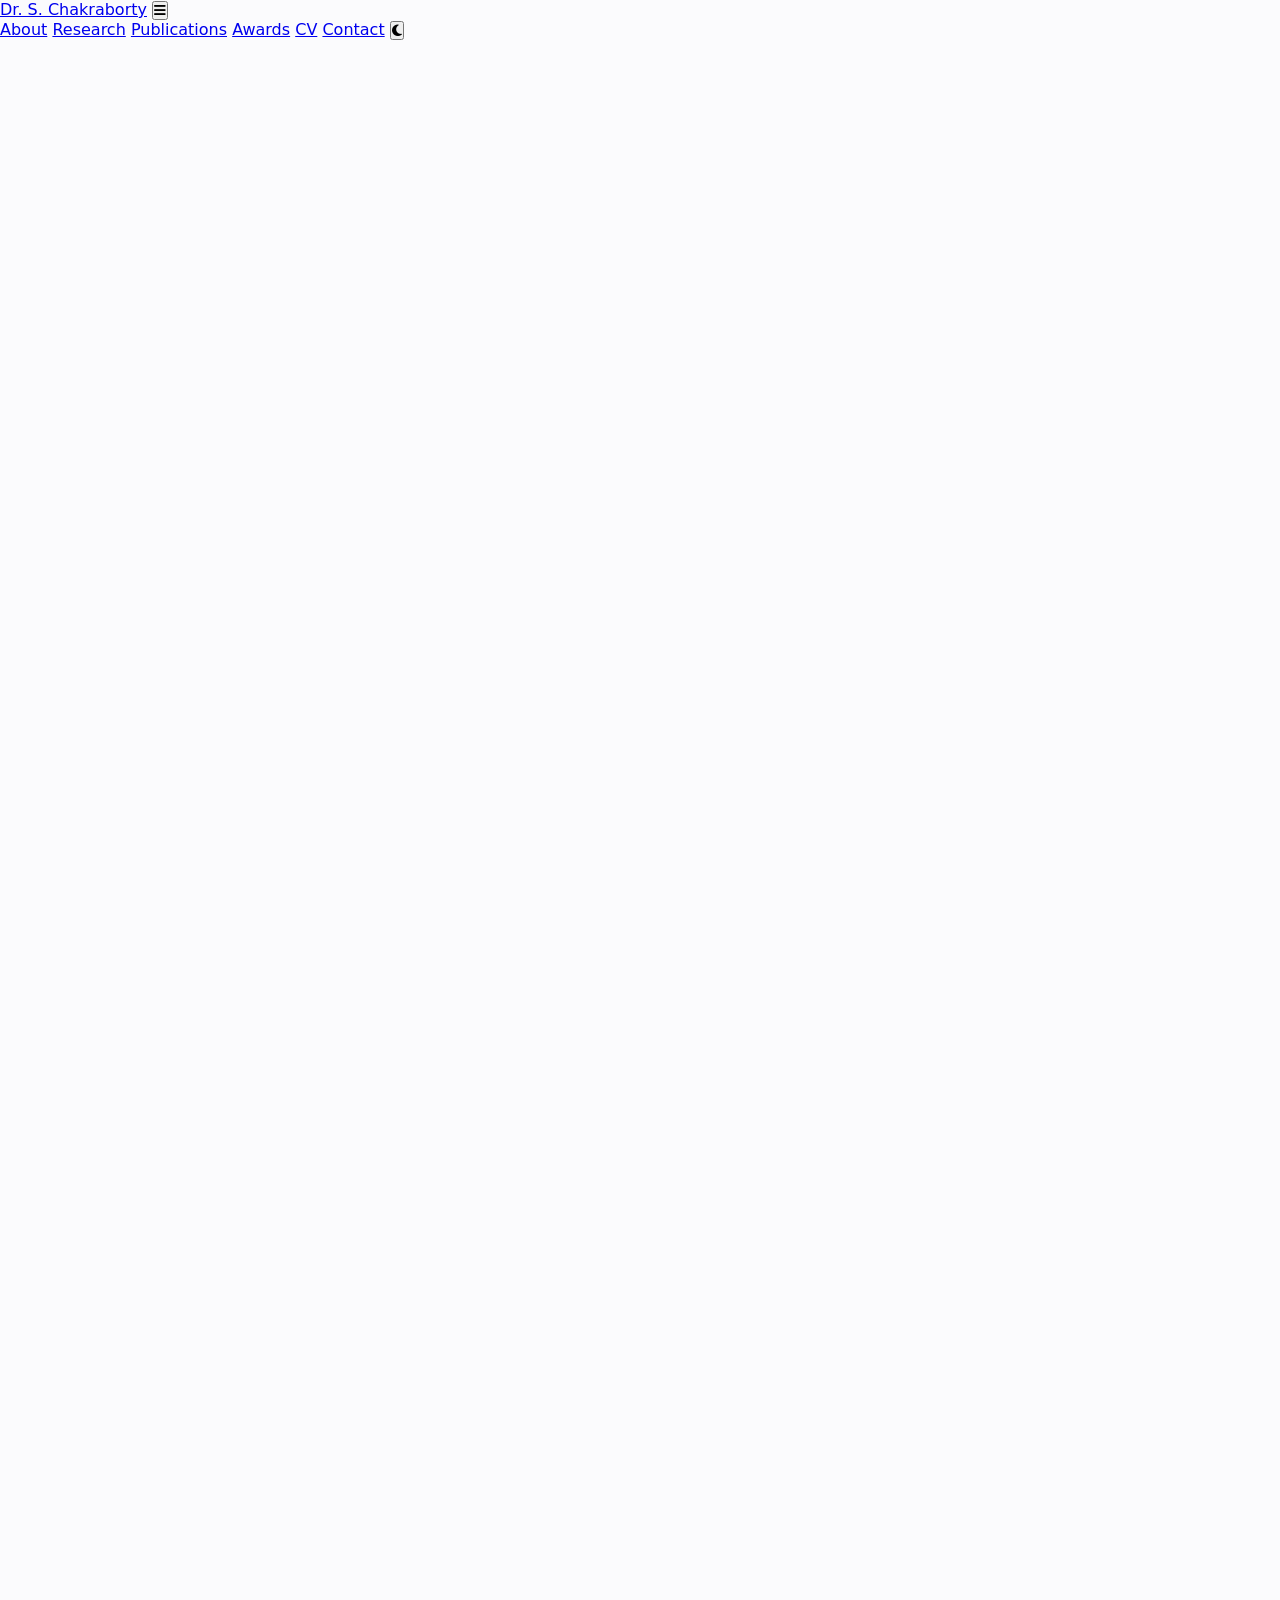
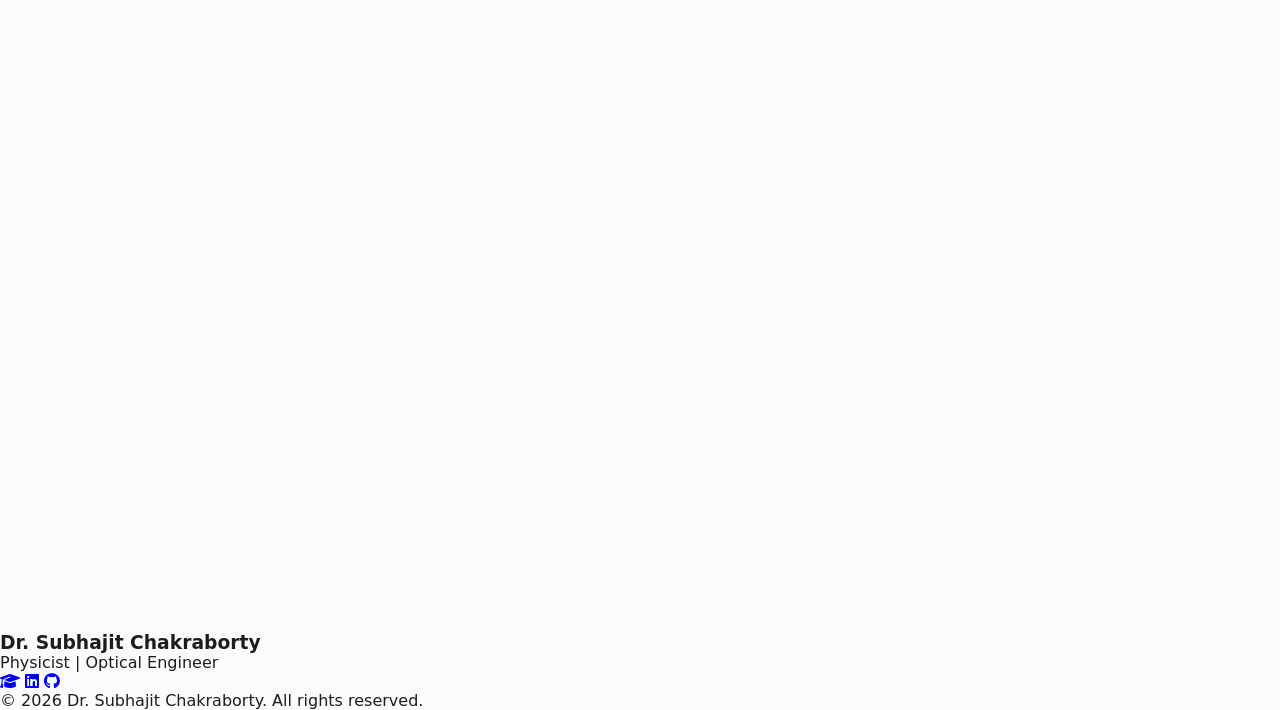
==== index.html @ 69c696e7 "Update index.html" ====
<!DOCTYPE html>
<html lang="en">
<head>
    <meta charset="UTF-8">
    <meta name="viewport" content="width=device-width, initial-scale=1.0">
    <meta name="description" content="Academic personal website of Dr. Subhajit Chakraborty - Physicist & Optical Engineer specializing in advanced optical imaging, microscopy, and spectroscopy.">
    <title>Dr. Subhajit Chakraborty | Physicist & Optical Engineer</title>
    <link rel="stylesheet" href="style.css">
    <link rel="stylesheet" href="https://cdnjs.cloudflare.com/ajax/libs/font-awesome/6.4.0/css/all.min.css">
</head>
<body>

    <header class="navbar">
        <div class="nav-container">
            <a href="#" class="nav-logo">Dr. S. Chakraborty</a>
            <button class="mobile-nav-toggle" aria-label="Toggle navigationMenu">
                <i class="fas fa-bars"></i>
            </button>
            <nav class="nav-menu">
                <a href="#about" class="nav-link">About</a>
                <a href="#research" class="nav-link">Research</a>
                <a href="#publications" class="nav-link">Publications</a>
                <a href="#awards" class="nav-link">Awards</a>
                <a href="#cv" class="nav-link">CV</a>
                <a href="#contact" class="nav-link">Contact</a>
                <button id="theme-toggle" class="theme-btn" aria-label="Toggle theme">
                    <i class="fas fa-moon"></i>
                </button>
            </nav>
        </div>
    </header>

    <main>
        <section id="hero" class="hero-section">
            <div class="container hero-container">
                <div class="hero-avatar reveal">
                    <div class="avatar-placeholder">
                        <i class="fas fa-user-graduate"></i>
                    </div>
                </div>
                <div class="hero-content reveal">
                    <h1>Dr. Subhajit Chakraborty</h1>
                    <p class="subtitle">Physicist | Optical Engineer</p>
                    <p class="tagline">Advancing Optical Imaging, Microscopy, Spectroscopy, and Computational Imaging</p>
                    <p class="hero-bio">
                        I am a physicist and optical engineer specializing in advanced optical imaging, microscopy, spectroscopy, optical instrumentation, and computational imaging. My research combines experimental photonics with image processing and data analysis to develop innovative approaches for material characterization and microscopy.
                    </p>
                    <div class="hero-buttons">
                        <a href="#cv" class="btn btn-primary"><i class="fas fa-file-download"></i> Download CV</a>
                        <a href="#" class="btn btn-secondary" target="_blank" rel="noopener"><i class="ai ai-google-scholar"></i> <i class="fas fa-graduation-cap"></i> Scholar</a>
                        <a href="#" class="btn btn-secondary" target="_blank" rel="noopener"><i class="fab fa-linkedin"></i> LinkedIn</a>
                        <a href="#" class="btn btn-secondary" target="_blank" rel="noopener"><i class="fab fa-github"></i> GitHub</a>
                        <a href="#contact" class="btn btn-secondary"><i class="fas fa-envelope"></i> Contact</a>
                    </div>
                </div>
            </div>
        </section>

        <section id="about" class="about-section section-padding">
            <div class="container">
                <h2 class="section-title reveal">Biography</h2>
                <div class="about-grid reveal">
                    <div class="about-text">
                        <p>
                            Dr. Subhajit Chakraborty is a researcher in photonics science and engineering. He completed his doctoral studies through a prestigious joint PhD program between the <strong>Indian Institute of Technology Kanpur (IIT Kanpur)</strong> and <strong>The University of Melbourne</strong>. This cross-institutional background has shaped his interdisciplinary approach to physical sciences and modern engineering.
                        </p>
                        <p>
                            His core expertise lies at the intersection of optical imaging architectures and precise physical instrumentation. With a strong footing in both experimental photonics and computational frameworks, Dr. Chakraborty builds and refines optical systems tailored for fine-grained microscopy, spectroscopic investigation, and non-destructive optical metrology.
                        </p>
                        <p>
                            Driven by curiosity about how computation can break traditional physical boundaries in hardware, his emerging research directions actively target vision-based automated analysis, computer vision algorithms, and intelligent, software-defined imaging nodes.
                        </p>
                    </div>
                    <div class="education-card">
                        <h3><i class="fas fa-university"></i> Education</h3>
                        <div class="edu-item">
                            <h4>PhD in Photonics Science and Engineering</h4>
                            <p class="edu-meta">Jointly Awarded Program</p>
                            <ul>
                                <li>Indian Institute of Technology Kanpur</li>
                                <li>The University of Melbourne</li>
                            </ul>
                        </div>
                    </div>
                </div>
            </div>
        </section>

        <section id="research" class="research-section section-padding bg-alt">
            <div class="container">
                <h2 class="section-title reveal">Research Interests</h2>
                <div class="grid-3 reveal">
                    <div class="card">
                        <div class="card-icon"><i class="fas fa-wave-square"></i></div>
                        <h3>Optical Imaging</h3>
                        <p>Advanced imaging methodologies for visualization and characterization of microscopic and nanoscale objects.</p>
                    </div>
                    <div class="card">
                        <div class="card-icon"><i class="fas fa-microscope"></i></div>
                        <h3>Microscopy</h3>
                        <p>Development of optical microscopy techniques for enhanced contrast, resolution, and quantitative analysis.</p>
                    </div>
                    <div class="card">
                        <div class="card-icon"><i class="fas fa-chart-bar"></i></div>
                        <h3>Spectroscopy</h3>
                        <p>Photothermal and thermal lens spectroscopy for studying molecular interactions and material properties.</p>
                    </div>
                    <div class="card">
                        <div class="card-icon"><i class="fas fa-compass"></i></div>
                        <h3>Optical Metrology</h3>
                        <p>Precision optical measurement and characterization methods validating physical models.</p>
                    </div>
                    <div class="card">
                        <div class="card-icon"><i class="fas fa-calculator"></i></div>
                        <h3>Computational Imaging</h3>
                        <p>Combining optics, algorithms, and computation to extract structural information from imaging systems.</p>
                    </div>
                    <div class="card">
                        <div class="card-icon"><i class="fas fa-images"></i></div>
                        <h3>Image Processing</h3>
                        <p>Signal and image analysis using statistical pipelines and optimization approaches.</p>
                    </div>
                    <div class="card full-width-tablet">
                        <div class="card-icon"><i class="fas fa-eye"></i></div>
                        <h3>Computer Vision</h3>
                        <p>Emerging interests in vision-based data analysis and intelligent, adaptive imaging systems.</p>
                    </div>
                </div>
            </div>
        </section>

        <section id="highlights" class="highlights-section section-padding">
            <div class="container">
                <h2 class="section-title reveal">Research Highlights</h2>
                <div class="grid-3 reveal">
                    <div class="highlight-card">
                        <div class="highlight-img-placeholder"><i class="fas fa-circle-nodes"></i></div>
                        <h3>High-Refractive-Index Nanoparticle Imaging</h3>
                        <p>Developed novel optical methodologies for imaging and characterization of high-refractive-index nanoparticles using brightfield microscopy layouts.</p>
                    </div>
                    <div class="highlight-card">
                        <div class="highlight-img-placeholder"><i class="fas fa-flask"></i></div>
                        <h3>Thermal Lens Spectroscopy</h3>
                        <p>Investigated synergistic molecular interactions in binary liquid mixtures using custom thermal lens spectroscopic measurements.</p>
                    </div>
                    <div class="highlight-card">
                        <div class="highlight-img-placeholder"><i class="fas fa-sliders-h"></i></div>
                        <h3>Advanced Optical Instrumentation</h3>
                        <p>Designed and built rugged optical systems alongside dedicated experimental platforms tailored for challenging imaging and spectroscopy applications.</p>
                    </div>
                </div>
            </div>
        </section>

        <section id="publications" class="publications-section section-padding bg-alt">
            <div class="container">
                <h2 class="section-title reveal">Selected Publications</h2>
                <div class="pub-list reveal">
                    
                    <div class="pub-card">
                        <div class="pub-info">
                            <span class="pub-year">2026</span>
                            <h3>Publication Title 1: Advanced Brightfield Metrology for Nanoparticles</h3>
                            <p class="pub-authors"><strong>S. Chakraborty</strong>, Co-authors listed here.</p>
                            <p class="pub-journal">Journal of Optical Engineering, 2026</p>
                        </div>
                        <div class="pub-actions">
                            <a href="#" class="btn btn-sm btn-outline"><i class="fas fa-external-link-alt"></i> View Paper</a>
                            <a href="#" class="btn btn-sm btn-outline"><i class="fas fa-fingerprint"></i> DOI</a>
                            <button class="btn btn-sm btn-outline bibtex-trigger"><i class="fas fa-quote-right"></i> BibTeX</button>
                        </div>
                        <div class="bibtex-content">
<pre>@article{chakraborty2026advanced,
  title={Publication Title 1: Advanced Brightfield Metrology for Nanoparticles},
  author={Chakraborty, Subhajit and Others},
  journal={Journal of Optical Engineering},
  year={2026}
}</pre>
                        </div>
                    </div>

                    <div class="pub-card">
                        <div class="pub-info">
                            <span class="pub-year">2025</span>
                            <h3>Publication Title 2: Thermal Lens Spectroscopy of Binary Mixtures</h3>
                            <p class="pub-authors">Co-author Name, <strong>S. Chakraborty</strong>.</p>
                            <p class="pub-journal">Spectroscopy Letters, 2025</p>
                        </div>
                        <div class="pub-actions">
                            <a href="#" class="btn btn-sm btn-outline"><i class="fas fa-external-link-alt"></i> View Paper</a>
                            <a href="#" class="btn btn-sm btn-outline"><i class="fas fa-fingerprint"></i> DOI</a>
                            <button class="btn btn-sm btn-outline bibtex-trigger"><i class="fas fa-quote-right"></i> BibTeX</button>
                        </div>
                        <div class="bibtex-content">
<pre>@article{chakraborty2025thermal,
  title={Publication Title 2: Thermal Lens Spectroscopy of Binary Mixtures},
  author={Author, Co and Chakraborty, Subhajit},
  journal={Spectroscopy Letters},
  year={2025}
}</pre>
                        </div>
                    </div>

                    <div class="pub-card">
                        <div class="pub-info">
                            <span class="pub-year">2024</span>
                            <h3>Publication Title 3: Computational Microscopy Configurations</h3>
                            <p class="pub-authors"><strong>S. Chakraborty</strong>, Primary Advisor Name.</p>
                            <p class="pub-journal">Nature Photonics Architecture (Placeholder Journal), 2024</p>
                        </div>
                        <div class="pub-actions">
                            <a href="#" class="btn btn-sm btn-outline"><i class="fas fa-external-link-alt"></i> View Paper</a>
                            <a href="#" class="btn btn-sm btn-outline"><i class="fas fa-fingerprint"></i> DOI</a>
                            <button class="btn btn-sm btn-outline bibtex-trigger"><i class="fas fa-quote-right"></i> BibTeX</button>
                        </div>
                        <div class="bibtex-content">
<pre>@article{chakraborty2024computational,
  title={Publication Title 3: Computational Microscopy Configurations},
  author={Chakraborty, Subhajit},
  journal={Nature Photonics Architecture},
  year={2024}
}</pre>
                        </div>
                    </div>

                </div>
            </div>
        </section>

        <section id="awards" class="awards-section section-padding">
            <div class="container">
                <h2 class="section-title reveal">Awards & Honors</h2>
                <div class="timeline reveal">
                    <div class="timeline-item">
                        <div class="timeline-dot"></div>
                        <div class="timeline-date">2025</div>
                        <div class="timeline-content">
                            <h3>International Travel Grant</h3>
                            <p class="institution">Anusandhan National Research Foundation (ANRF / SERB)</p>
                            <p>Awarded financial travel assistance to present core findings at the SPIE Optics + Optoelectronics conference.</p>
                        </div>
                    </div>
                    <div class="timeline-item">
                        <div class="timeline-dot"></div>
                        <div class="timeline-date">2024</div>
                        <div class="timeline-content">
                            <h3>Best Poster Award</h3>
                            <p class="institution">Academic Photonics Symposium</p>
                            <p>Recognized for outstanding visual and technical presentation of novel structural microscopic workflows.</p>
                        </div>
                    </div>
                </div>
            </div>
        </section>

        <section id="cv" class="cv-section section-padding bg-alt">
            <div class="container cv-container reveal">
                <div class="cv-info">
                    <h2>Curriculum Vitae</h2>
                    <p>Access a comprehensive log of my academic history, complete publication lists, teaching experience, experimental systems profile, and references.</p>
                </div>
                <div class="cv-action">
                    <a href="#" class="btn btn-primary btn-lg" download><i class="fas fa-cloud-download-alt"></i> Download Full CV (PDF)</a>
                </div>
            </div>
        </section>

        <section id="contact" class="contact-section section-padding">
            <div class="container">
                <h2 class="section-title reveal">Get in Touch</h2>
                <div class="contact-grid reveal">
                    <div class="contact-info">
                        <h3>Contact Information</h3>
                        <p>Feel free to reach out for academic collaborations, research discussions, or institutional inquiries.</p>
                        <ul class="contact-details">
                            <li><i class="fas fa-envelope"></i> <span>subhajit.placeholder@email.com</span></li>
                            <li><i class="fas fa-map-marker-alt"></i> <span>India</span></li>
                        </ul>
                        <div class="contact-socials">
                            <a href="#" target="_blank" rel="noopener" aria-label="Google Scholar"><i class="fas fa-graduation-cap"></i></a>
                            <a href="#" target="_blank" rel="noopener" aria-label="LinkedIn"><i class="fab fa-linkedin"></i></a>
                            <a href="#" target="_blank" rel="noopener" aria-label="GitHub"><i class="fab fa-github"></i></a>
                        </div>
                    </div>
                    <div class="contact-form-container">
                        <form action="https://formspree.io/f/your-id" method="POST" class="contact-form"> <div class="form-group">
                                <label for="name">Name</label>
                                <input type="text" id="name" name="name" required placeholder="Your Name">
                            </div>
                            <div class="form-group">
                                <label for="email">Email</label>
                                <input type="email" id="email" name="email" required placeholder="your.email@domain.com">
                            </div>
                            <div class="form-group">
                                <label for="message">Message</label>
                                <textarea id="message" name="message" rows="5" required placeholder="Write your message here..."></textarea>
                            </div>
                            <button type="submit" class="btn btn-primary">Send Message <i class="fas fa-paper-plane"></i></button>
                        </form>
                    </div>
                </div>
            </div>
        </section>
    </main>

    <footer class="footer">
        <div class="container footer-container">
            <div class="footer-brand">
                <h3>Dr. Subhajit Chakraborty</h3>
                <p>Physicist | Optical Engineer</p>
            </div>
            <div class="footer-right">
                <div class="footer-socials">
                    <a href="#" aria-label="Scholar"><i class="fas fa-graduation-cap"></i></a>
                    <a href="#" aria-label="LinkedIn"><i class="fab fa-linkedin"></i></a>
                    <a href="#" aria-label="GitHub"><i class="fab fa-github"></i></a>
                </div>
                <p class="copyright">&copy; 2026 Dr. Subhajit Chakraborty. All rights reserved.</p>
            </div>
        </div>
    </footer>

    <script src="script.js"></script>
</body>
</html>
---- style.css ----
/* ==========================================================================
   1. Advanced Typography & Fluid Design System
   ========================================================================== */
:root {
    --font-sans: 'Inter', -apple-system, system-ui, sans-serif;
    --font-serif: 'Playfair Display', Georgia, serif;
    
    /* Premium Light Tokens (Apple / Minimalist Editorial) */
    --surface-bg: #fbfbfd;
    --surface-grid: #ffffff;
    --text-main: #1d1d1f;
    --text-muted: #6e6e73;
    --text-inverse: #ffffff;
    --accent-glow: #0066cc;
    --border-soft: rgba(0, 0, 0, 0.08);
    --glass-bg: rgba(255, 255, 255, 0.7);
    --glass-border: rgba(0, 0, 0, 0.06);
    --card-hover-shadow: 0 30px 60px rgba(0,0,0,0.06);
}

[data-theme="dark"] {
    /* Premium Dark Tokens (Pro Obsidian / MIT Media Lab Style) */
    --surface-bg: #0a0a0c;
    --surface-grid: #121215;
    --text-main: #f5f5f7;
    --text-muted: #86868b;
    --text-inverse: #000000;
    --accent-glow: #2997ff;
    --border-soft: rgba(255, 255, 255, 0.08);
    --glass-bg: rgba(18, 18, 21, 0.7);
    --glass-border: rgba(255, 255, 255, 0.06);
    --card-hover-shadow: 0 30px 60px rgba(0,0,0,0.4);
}

/* ==========================================================================
   2. Reset & High Architecture Layout
   ========================================================================== */
* {
    box-sizing: border-box;
    margin: 0;
    padding: 0;
}

body {
    background-color: var(--surface-bg);
    color: var(--text-main);
    font-family: var(--font-sans);
    overflow-x: hidden;
    -webkit-font-smoothing: antialiased;
    transition: background-color 0.5s cubic-bezier(0.28, 0.11, 0.32, 1);
}

/* Kinetic Ambient Background Orbs */
.glow-container {
    position: fixed;
    width: 100vw;
    height: 100vh;
    top: 0;
    left: 0;
    z-index: -1;
    pointer-events: none;
    overflow: hidden;
    opacity: 0.4;
    filter: blur(140px);
}
.glow-orb {
    position: absolute;
    border-radius: 50%;
    background: var(--accent-glow);
}
.orb-1 { width: 400px; height: 400px; top: -10%; right: -10%; opacity: 0.3; }
.orb-2 { width: 500px; height: 500px; bottom: -20%; left: -10%; opacity: 0.2; }

/* Global Structures */
.section-layout {
    max-width: 1400px;
    margin: 0 auto;
    padding: 140px 40px;
}
.bg-grid {
    background-color: var(--surface-grid);
    border-top: 1px solid var(--border-soft);
    border-bottom: 1px solid var(--border-soft);
}
.section-meta {
    font-family: var(--font-sans);
    font-size: 0.8rem;
    font-weight: 700;
    letter-spacing: 0.2em;
    text-transform: uppercase;
    color: var(--accent-glow);
    margin-bottom: 40px;
}

/* Text Gradient Utilities */
.text-gradient {
    background: linear-gradient(135deg, var(--text-main) 30%, var(--accent-glow));
    -webkit-background-clip: text;
    -webkit-text-fill-color: transparent;
}

/* ==========================================================================
   3. Floating Glass Navigation System
   ========================================================================== */
.site-header {
    position: fixed;
    top: 24px;
    left: 0;
    width: 100%;
    z-index: 2000;
}
.header-inner {
    max-width: 1320px;
    margin: 0 auto;
    padding: 12px 24px;
    display: flex;
    justify-content: space-between;
    align-items: center;
    background: var(--glass-bg);
    border: 1px solid var(--glass-border);
    border-radius: 40px;
    backdrop-filter: blur(20px);
    -webkit-backdrop-filter: blur(20px);
    box-shadow: 0 4px 30px rgba(0, 0, 0, 0.03);
}
.brand-signature {
    font-weight: 700;
    font-size: 1rem;
    letter-spacing: -0.02em;
    color: var(--text-main);
    text-decoration: none;
}
.brand-signature span { color: var(--accent-glow); margin: 0 4px; }

.desktop-nav {
    display: flex;
    align-items: center;
    gap: 32px;
}
.nav-anchor {
    font-size: 0.85rem;
    font-weight: 500;
    color: var(--text-muted);
    text-decoration: none;
    transition: color 0.3s;
}
.nav-anchor:hover { color: var(--text-main); }
.contact-pill {
    background: var(--text-main);
    color: var(--surface-bg);
    padding: 6px 16px;
    border-radius: 20px;
}
.contact-pill:hover { background: var(--accent-glow); color: white;}

.action-trigger {
    background: none; border: none; cursor: pointer; color: var(--text-main); font-size: 1rem;
}
.burger-menu { display: none; flex-direction: column; gap: 4px; border: none; background: none; cursor: pointer; }
.burger-menu span { width: 20px; height: 2px; background: var(--text-main); }

/* ==========================================================================
   4. High Impact Magazine Hero Layout
   ========================================================================== */
.hero-viewport {
    min-height: 100vh;
    display: flex;
    align-items: center;
    max-width: 1400px;
    margin: 0 auto;
    padding: 120px 40px 60px 40px;
}
.hero-grid {
    display: grid;
    grid-template-columns: 1.2fr 0.8fr;
    gap: 80px;
    align-items: center;
    width: 100%;
}
.ticker-badge {
    display: inline-flex;
    align-items: center;
    gap: 8px;
    font-size: 0.8rem;
    font-weight: 600;
    background: var(--border-soft);
    padding: 6px 14px;
    border-radius: 30px;
    margin-bottom: 32px;
}
.ticker-badge span { color: var(--accent-glow); animation: pulse 2s infinite; }

.hero-statement {
    font-family: var(--font-serif);
    font-size: 4.5rem;
    line-height: 1.05;
    font-weight: 400;
    letter-spacing: -0.04em;
    margin-bottom: 32px;
}
.hero-abstract {
    font-size: 1.25rem;
    line-height: 1.6;
    color: var(--text-muted);
    margin-bottom: 48px;
    max-width: 640px;
}

/* Premium Buttons Layout */
.action-matrix {
    display: flex;
    align-items: center;
    gap: 40px;
}
.magnetic-btn {
    display: inline-flex;
    align-items: center;
    gap: 16px;
    padding: 16px 32px;
    border-radius: 40px;
    font-weight: 600;
    text-decoration: none;
    transition: transform 0.3s cubic-bezier(0.25, 1, 0.5, 1);
}
.binary-btn { background: var(--text-main); color: var(--surface-bg); }
.binary-btn:hover { transform: scale(1.03); background: var(--accent-glow); }
.dark-btn { background: var(--accent-glow); color: white; }

.social-cluster { display: flex; gap: 16px; }
.icon-link {
    font-size: 1.2rem;
    color: var(--text-muted);
    transition: color 0.3s;
}
.icon-link:hover { color: var(--accent-glow); }

/* Premium Focal Canvas Lens Component */
.lens-glass {
    position: relative;
    width: 380px;
    height: 380px;
    border-radius: 50%;
    background: linear-gradient(145deg, var(--surface-grid), var(--border-soft));
    border: 1px solid var(--border-soft);
    box-shadow: var(--card-hover-shadow);
    display: flex;
    align-items: center;
    justify-content: center;
    overflow: hidden;
}
.lens-glass::before {
    content: ''; position: absolute; width: 90%; height: 90%; border-radius: 50%;
    border: 1px dashed var(--text-muted); opacity: 0.3; animation: rotate 20s linear infinite;
}
.lens-core-avatar {
    font-size: 5rem; color: var(--accent-glow); position: relative; z-index: 2;
}
.lens-glare {
    position: absolute; top: -50%; left: -50%; width: 200%; height: 200%;
    background: radial-gradient(circle, rgba(255,255,255,0.15) 0%, transparent 60%);
    pointer-events: none;
}
.lens-spec {
    display: flex; justify-content: space-between; width: 380px; margin-top: 16px;
    font-family: monospace; font-size: 0.75rem; color: var(--text-muted);
}

/* ==========================================================================
   5. Infinite Text Ribbon Metrology
   ========================================================================== */
.ticker-ribbon {
    background: var(--text-main);
    color: var(--surface-bg);
    overflow: hidden;
    white-space: nowrap;
    padding: 18px 0;
}
.ribbon-wrap { display: inline-block; }
.ribbon-slide {
    display: inline-block;
    font-weight: 700;
    font-size: 0.9rem;
    text-transform: uppercase;
    letter-spacing: 0.15em;
    animation: ribbonMove 25s linear infinite;
}

/* ==========================================================================
   6. Editorial Profile System
   ========================================================================== */
.editorial-grid {
    display: grid;
    grid-template-columns: 1fr 1fr;
    gap: 80px;
    align-items: flex-start;
}
.editorial-heading {
    font-family: var(--font-serif);
    font-size: 2.8rem;
    line-height: 1.15;
    font-weight: 400;
    letter-spacing: -0.02em;
}
.editorial-body p {
    font-size: 1.15rem;
    line-height: 1.7;
    color: var(--text-muted);
    margin-bottom: 24px;
}

/* ==========================================================================
   7. Premium Bento Grid Architecture
   ========================================================================== */
.bento-container {
    display: grid;
    grid-template-columns: repeat(3, 1fr);
    grid-auto-rows: minmax(220px, auto);
    gap: 24px;
}
.bento-cell {
    background: var(--surface-bg);
    border: 1px solid var(--border-soft);
    border-radius: 24px;
    padding: 40px;
    position: relative;
    overflow: hidden;
    transition: var(--card-hover-shadow), border-color 0.4s;
    display: flex;
    flex-direction: column;
    justify-content: flex-end;
}
.bento-cell:hover {
    border-color: var(--accent-glow);
    box-shadow: var(--card-hover-shadow);
}
.bento-tag {
    position: absolute; top: 32px; left: 40px;
    font-size: 0.75rem; font-weight: 700; text-transform: uppercase;
    letter-spacing: 0.1em; color: var(--text-muted);
}
.bento-content h3 { font-size: 1.4rem; margin-bottom: 12px; letter-spacing: -0.01em; }
.bento-content p { color: var(--text-muted); font-size: 0.95rem; line-height: 1.5; }

.bento-bg-icon {
    position: absolute; top: 20px; right: 20px; font-size: 6rem;
    opacity: 0.03; color: var(--text-main); pointer-events: none;
}

/* Bento Adaptive Matrix Configurations */
.size-large { grid-column: span 2; grid-row: span 1; }
.size-medium { grid-column: span 1; grid-row: span 1; }
.size-small { grid-column: span 1; grid-row: span 1; }
.size-tall { grid-column: span 1; grid-row: span 2; }

/* ==========================================================================
   8. Slit Rows Layout (Highlights)
   ========================================================================== */
.slits-container { display: flex; flex-direction: column; }
.slit-row {
    display: grid;
    grid-template-columns: 80px 1fr;
    padding: 40px 0;
    border-bottom: 1px solid var(--border-soft);
    align-items: center;
}
.slit-number {
    font-family: var(--font-serif); font-size: 2rem; color: var(--accent-glow);
}
.slit-main h3 { font-size: 1.5rem; margin-bottom: 8px; font-weight: 600; }
.slit-main p { color: var(--text-muted); font-size: 1.05rem; }

/* ==========================================================================
   9. Clean Academic Publications Stack & Drawers
   ========================================================================== */
.minimal-pub-stack { display: flex; flex-direction: column; gap: 16px; }
.pub-strip {
    background: var(--surface-bg);
    border: 1px solid var(--border-soft);
    border-radius: 16px;
    padding: 32px;
    display: grid;
    grid-template-columns: 60px 1fr auto;
    align-items: center;
    gap: 32px;
    position: relative;
}
.pub-index { font-family: monospace; font-size: 1.1rem; color: var(--text-muted); }
.pub-meta-row { font-size: 0.8rem; text-transform: uppercase; letter-spacing: 0.05em; color: var(--accent-glow); margin-bottom: 6px; }
.pub-title-text { font-size: 1.25rem; margin-bottom: 6px; font-weight: 600; }
.pub-author-string { color: var(--text-muted); font-size: 0.95rem; }

.pub-control-deck { display: flex; gap: 12px; }
.action-pill {
    background: transparent; border: 1px solid var(--border-soft);
    padding: 8px 16px; border-radius: 20px; font-size: 0.85rem;
    cursor: pointer; color: var(--text-main); font-weight: 500; text-decoration: none;
}
.action-pill:hover { border-color: var(--text-main); background: var(--border-soft); }

.drawer-bibtex {
    grid-column: span 3; display: none;
    background: var(--surface-grid); border: 1px solid var(--border-soft);
    padding: 24px; border-radius: 12px; font-family: monospace; font-size: 0.85rem;
    overflow-x: auto; margin-top: 16px;
}
.drawer-bibtex.open { display: block; }

/* ==========================================================================
   10. Stanford Style Modern Milestone Timeline
   ========================================================================== */
.modern-timeline { display: flex; flex-direction: column; gap: 48px; }
.milestone-block {
    display: grid;
    grid-template-columns: 160px 1fr;
    gap: 40px;
}
.m-year { font-family: var(--font-serif); font-size: 2.5rem; font-weight: 600; line-height: 1; color: var(--text-main); }
.m-body h3 { font-size: 1.35rem; margin-bottom: 4px; }
.m-org { font-size: 0.9rem; font-weight: 600; color: var(--accent-glow); margin-bottom: 8px; }
.m-body p { color: var(--text-muted); font-size: 1rem; }

/* ==========================================================================
   11. Interactive CV Node & Forms Layout
   ========================================================================== */
.cv-hero-banner {
    max-width: 1320px; margin: 80px auto; background: var(--surface-grid);
    border: 1px solid var(--border-soft); border-radius: 32px; padding: 80px 40px;
    text-align: center;
}
.cv-banner-inner h2 { font-family: var(--font-serif); font-size: 2.5rem; margin-bottom: 16px; }
.cv-banner-inner p { color: var(--text-muted); max-width: 600px; margin: 0 auto 40px auto; font-size: 1.1rem; }

.contact-split { display: grid; grid-template-columns: 1fr 1.2fr; gap: 80px; }
.pitch-heading { font-family: var(--font-serif); font-size: 3rem; margin-bottom: 24px; font-weight: 400; }
.contact-pitch p { color: var(--text-muted); font-size: 1.15rem; margin-bottom: 40px; }
.direct-link { display: flex; flex-direction: column; gap: 8px; }
.direct-link .label { font-size: 0.75rem; font-weight: 700; color: var(--accent-glow); letter-spacing: 0.05em; }
.email-address { font-size: 1.5rem; font-weight: 700; color: var(--text-main); text-decoration: none; }

/* Glass Form Engine */
.glass-form { display: flex; flex-direction: column; gap: 24px; }
.form-row-twin { display: grid; grid-template-columns: 1fr 1fr; gap: 24px; }
.input-node input, .input-node textarea {
    width: 100%; padding: 18px 24px; border-radius: 16px; background: var(--surface-grid);
    border: 1px solid var(--border-soft); color: var(--text-main); font-family: var(--font-sans);
    font-size: 1rem; transition: border-color 0.3s;
}
.input-node input:focus, .input-node textarea:focus { outline: none; border-color: var(--accent-glow); }
.form-submit {
    align-self: flex-start; padding: 16px 32px; border-radius: 30px; border: none;
    background: var(--text-main); color: var(--surface-bg); font-weight: 600; cursor: pointer;
    transition: background 0.3s;
}
.form-submit:hover { background: var(--accent-glow); }

/* ==========================================================================
   12. Footer
   ========================================================================== */
.site-footer { border-top: 1px solid var(--border-soft); padding: 60px 40px; background: var(--surface-grid); }
.footer-inner {
    max-width: 1320px; margin: 0 auto; display: flex; justify-content: space-between; align-items: flex-end;
}
.f-logo { font-weight: 700; font-size: 1.2rem; color: var(--text-main); }
.f-sub { font-size: 0.85rem; color: var(--text-muted); }
.footer-meta-space { text-align: right; }
.f-links { display: flex; gap: 24px; justify-content: flex-end; margin-bottom: 16px; }
.f-links a { color: var(--text-muted); font-size: 0.9rem; text-decoration: none; }
.f-links a:hover { color: var(--accent-glow); }
.f-copy { font-size: 0.8rem; color: var(--text-muted); }

/* ==========================================================================
   13. Global Reveal & Keyframes Animations
   ========================================================================== */
.reveal { opacity: 0; transform: translateY(40px); transition: opacity 0.8s ease, transform 0.8s ease; }
.reveal.visible { opacity: 1; transform: translateY(0); }

@keyframes pulse { 0%, 100% { opacity: 1; } 50% { opacity: 0.4; } }
@keyframes rotate { 100% { transform: rotate(360deg); } }
@keyframes ribbonMove { 0% { transform: translate3d(0, 0, 0); } 100% { transform: translate3d(-50%, 0, 0); } }

/* ==========================================================================
   14. Complete Fluid Micro-Responsive Overrides
   ========================================================================== */
@media (max-width: 1100px) {
    .hero-statement { font-size: 3.5rem; }
    .bento-container { grid-template-columns: repeat(2, 1fr); }
    .size-large { grid-column: span 2; }
    .size-tall { grid-column: span 1; grid-row: span 1; }
}

@media (max-width: 900px) {
    .hero-grid { grid-template-columns: 1fr; gap: 48px; }
    .hero-canvas { order: -1; display: flex; justify-content: center; }
    .editorial-grid { grid-template-columns: 1fr; gap: 32px; }
    .pub-strip { grid-template-columns: 1fr; gap: 16px; }
    .pub-control-deck { justify-content: flex-start; }
    .drawer-bibtex { grid-column: span 1; }
    .contact-split { grid-template-columns: 1fr; gap: 48px; }
}

@media (max-width: 768px) {
    .section-layout { padding: 80px 24px; }
    .desktop-nav { display: none; } /* Add menu toggles via scripts here if scaled */
    .bento-container { grid-template-columns: 1fr; }
    .size-large { grid-column: span 1; }
    .milestone-block { grid-template-columns: 1fr; gap: 12px; }
    .form-row-twin { grid-template-columns: 1fr; }
    .footer-inner { flex-direction: column; align-items: flex-start; gap: 32px; }
    .footer-meta-space { text-align: left; }
    .f-links { justify-content: flex-start; }
}
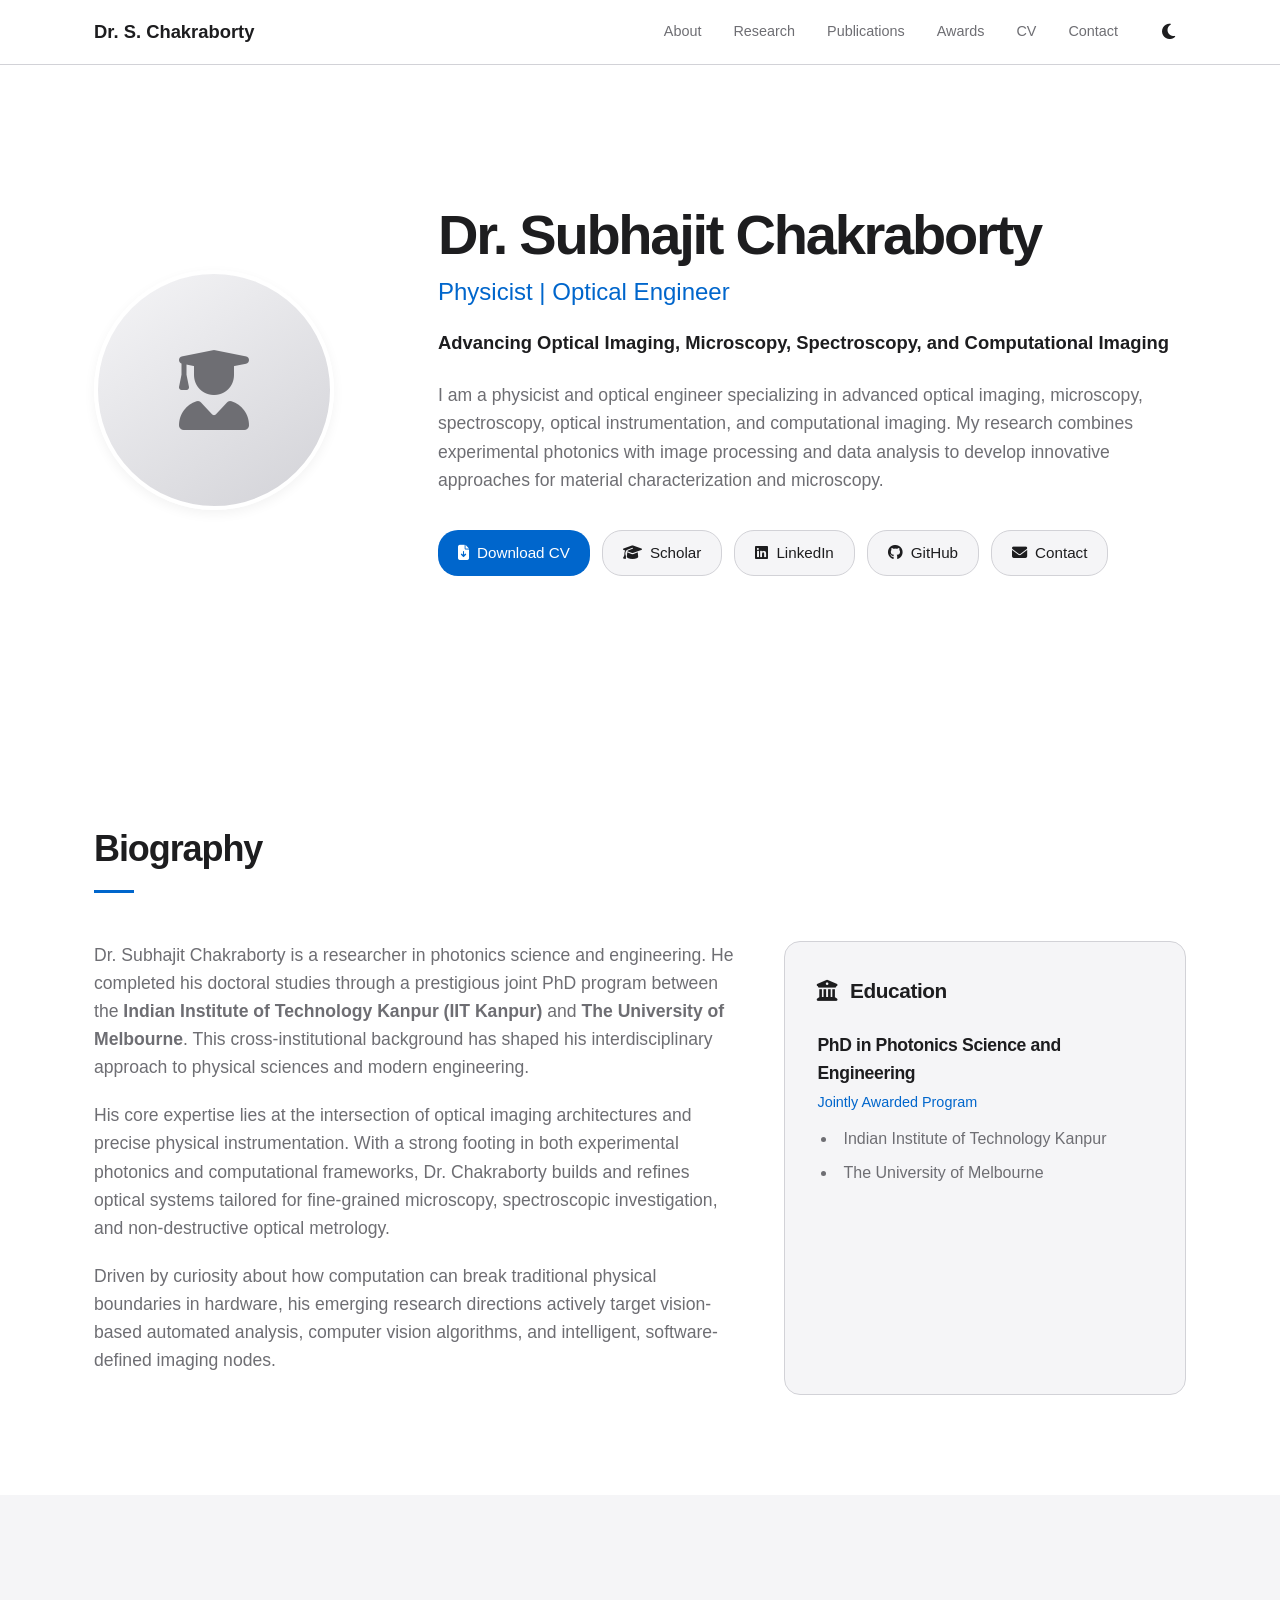
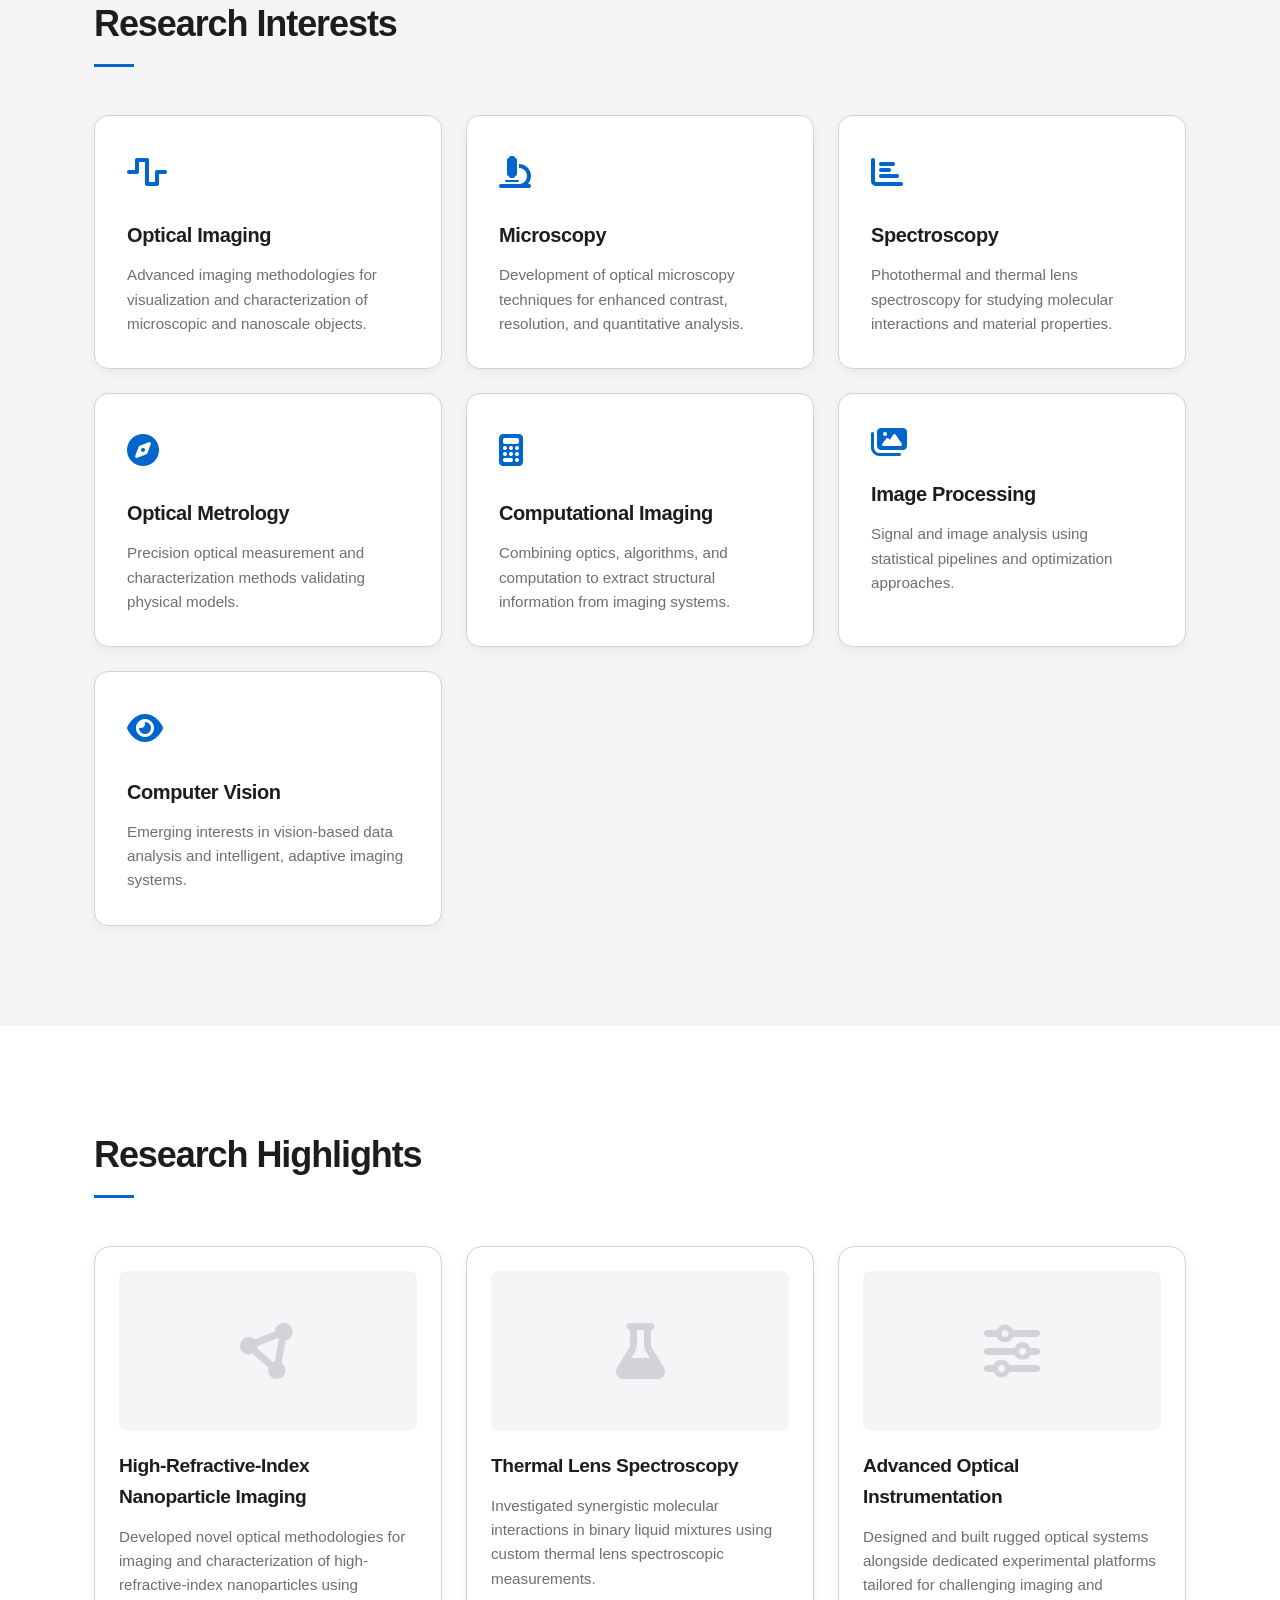
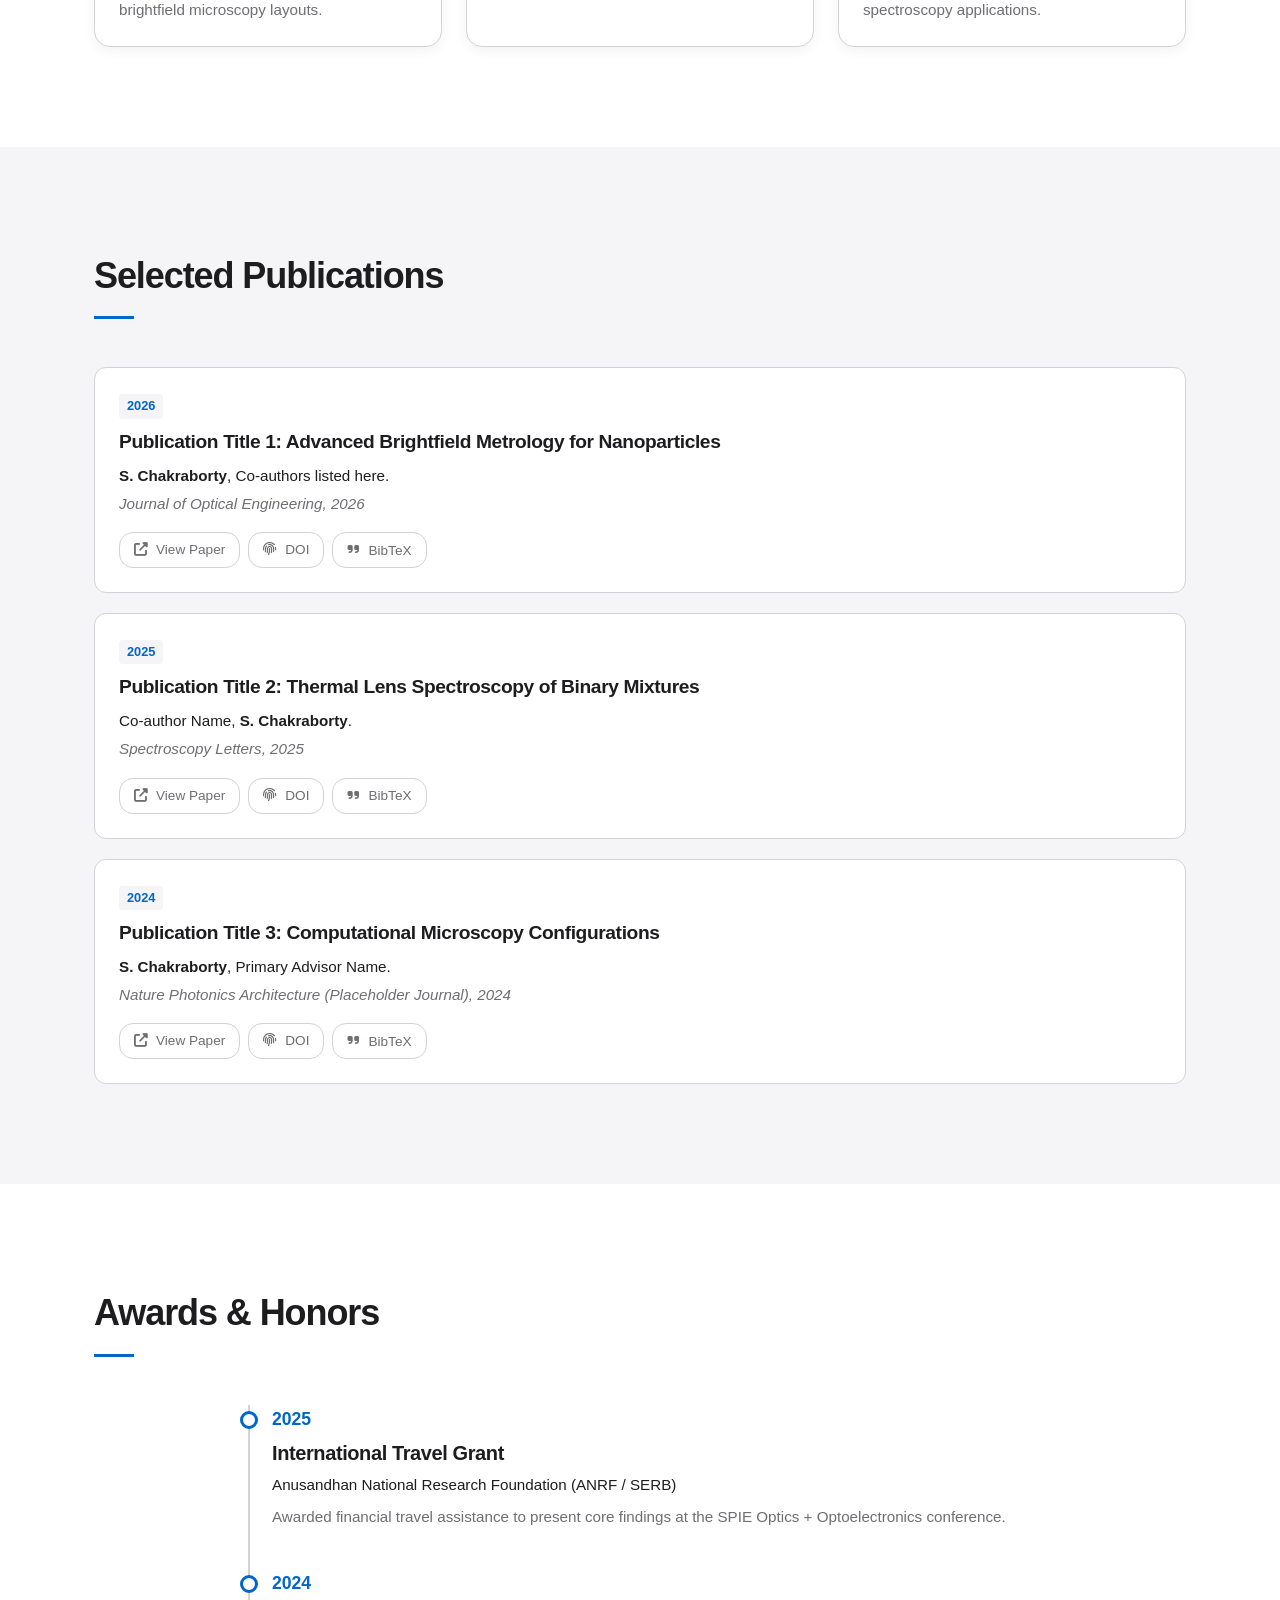
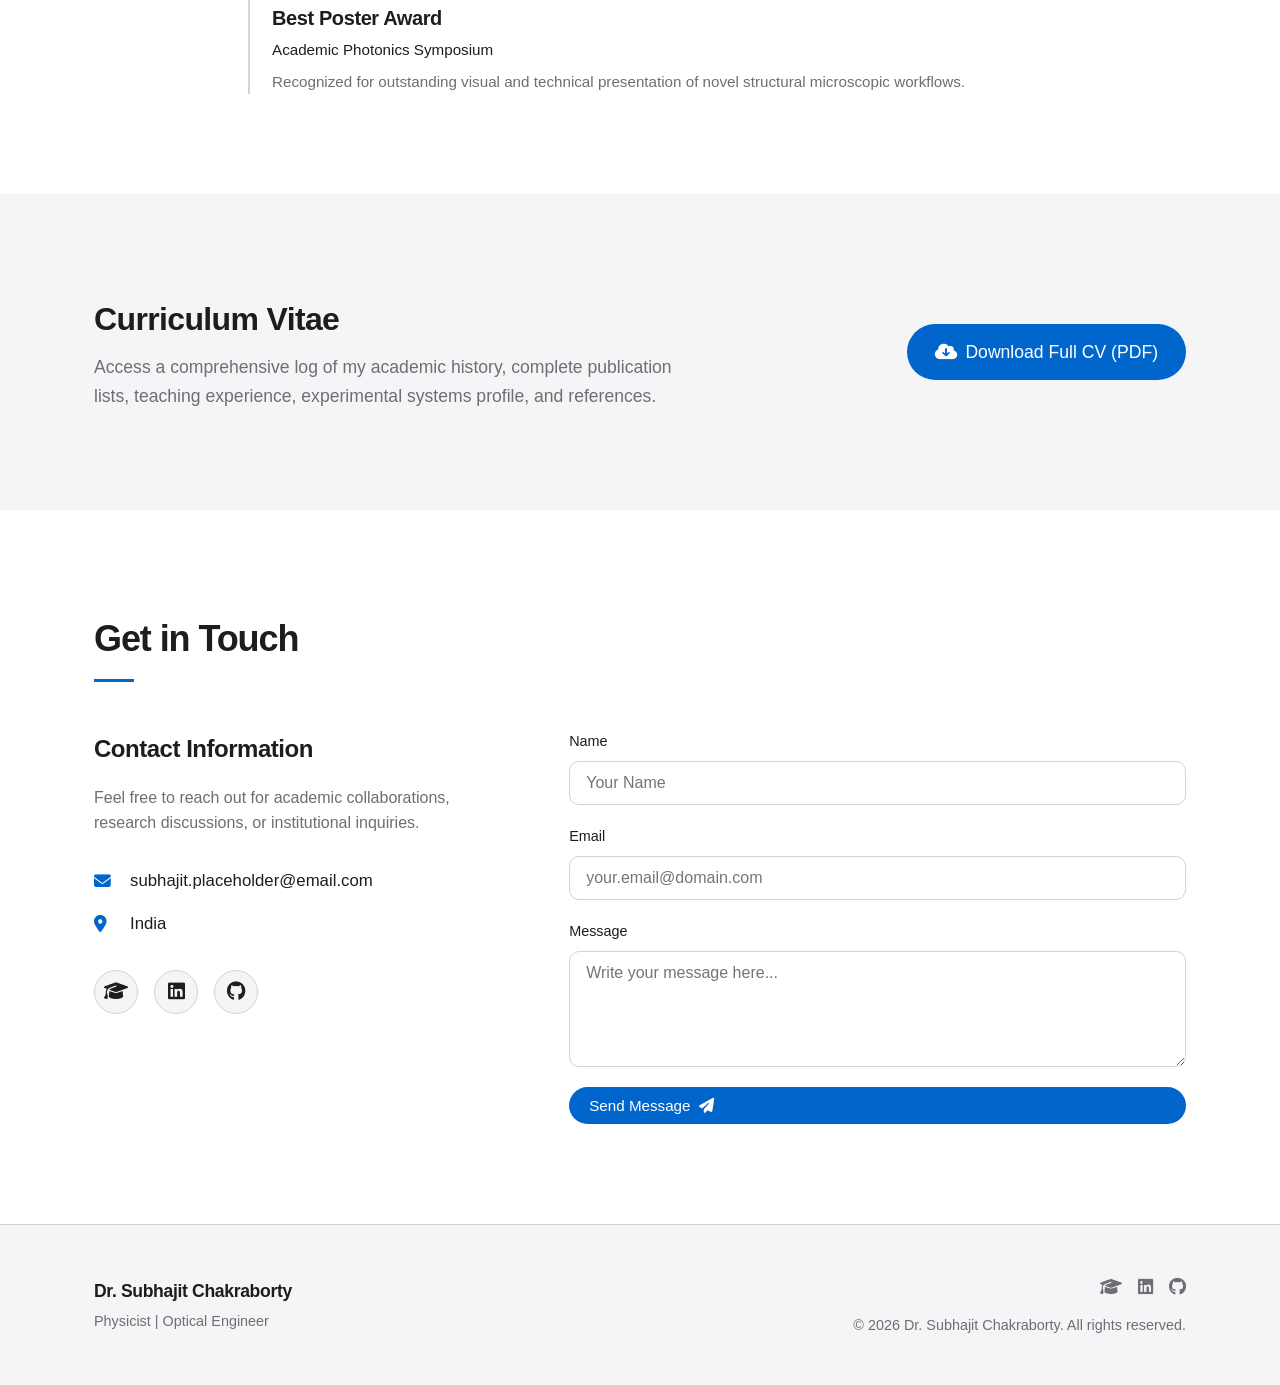
==== commit 62231212: "Update index.html" ====
--- a/index.html
+++ b/index.html
@@ -6,7 +6,10 @@
     <meta name="description" content="Academic personal website of Dr. Subhajit Chakraborty - Physicist & Optical Engineer specializing in advanced optical imaging, microscopy, and spectroscopy.">
     <title>Dr. Subhajit Chakraborty | Physicist & Optical Engineer</title>
     <link rel="stylesheet" href="style.css">
-    <link rel="stylesheet" href="https://cdnjs.cloudflare.com/ajax/libs/font-awesome/6.4.0/css/all.min.css">
+    <link rel="preconnect" href="https://fonts.googleapis.com">
+    <link rel="preconnect" href="https://fonts.gstatic.com" crossorigin>
+    <link href="https://fonts.googleapis.com/css2?family=Inter:wght@300;400;500;600;700&family=Playfair+Display:ital,wght@0,400;0,600;1,400&display=swap" rel="stylesheet">
+    <link rel="stylesheet" href="https://cdnjs.cloudflare.com/ajax/libs/font-awesome/6.5.1/css/all.min.css">
 </head>
 <body>
 
@@ -47,7 +50,7 @@
                     </p>
                     <div class="hero-buttons">
                         <a href="#cv" class="btn btn-primary"><i class="fas fa-file-download"></i> Download CV</a>
-                        <a href="#" class="btn btn-secondary" target="_blank" rel="noopener"><i class="ai ai-google-scholar"></i> <i class="fas fa-graduation-cap"></i> Scholar</a>
+                        <a href="#" class="btn btn-secondary" target="_blank" rel="noopener"><i class="fas fa-graduation-cap"></i> Scholar</a>
                         <a href="#" class="btn btn-secondary" target="_blank" rel="noopener"><i class="fab fa-linkedin"></i> LinkedIn</a>
                         <a href="#" class="btn btn-secondary" target="_blank" rel="noopener"><i class="fab fa-github"></i> GitHub</a>
                         <a href="#contact" class="btn btn-secondary"><i class="fas fa-envelope"></i> Contact</a>
@@ -116,7 +119,7 @@
                         <p>Combining optics, algorithms, and computation to extract structural information from imaging systems.</p>
                     </div>
                     <div class="card">
-                        <div class="card-icon"><i class="fas fa-images"></i></div>
+                        <div class="fas fa-images card-icon"></div>
                         <h3>Image Processing</h3>
                         <p>Signal and image analysis using statistical pipelines and optimization approaches.</p>
                     </div>
@@ -283,7 +286,8 @@
                         </div>
                     </div>
                     <div class="contact-form-container">
-                        <form action="https://formspree.io/f/your-id" method="POST" class="contact-form"> <div class="form-group">
+                        <form action="https://formspree.io/f/your-id" method="POST" class="contact-form"> 
+                            <div class="form-group">
                                 <label for="name">Name</label>
                                 <input type="text" id="name" name="name" required placeholder="Your Name">
                             </div>
--- a/style.css
+++ b/style.css
@@ -1,39 +1,36 @@
 /* ==========================================================================
-   1. Advanced Typography & Fluid Design System
+   1. Design Tokens & System Variables (Apple / Stanford Inspired Minimalism)
    ========================================================================== */
 :root {
-    --font-sans: 'Inter', -apple-system, system-ui, sans-serif;
-    --font-serif: 'Playfair Display', Georgia, serif;
-    
-    /* Premium Light Tokens (Apple / Minimalist Editorial) */
-    --surface-bg: #fbfbfd;
-    --surface-grid: #ffffff;
-    --text-main: #1d1d1f;
-    --text-muted: #6e6e73;
-    --text-inverse: #ffffff;
-    --accent-glow: #0066cc;
-    --border-soft: rgba(0, 0, 0, 0.08);
-    --glass-bg: rgba(255, 255, 255, 0.7);
-    --glass-border: rgba(0, 0, 0, 0.06);
-    --card-hover-shadow: 0 30px 60px rgba(0,0,0,0.06);
+    --bg-primary: #ffffff;
+    --bg-secondary: #f5f5f7; /* Apple style light grey background */
+    --card-bg: #ffffff;
+    --text-primary: #1d1d1f; /* SF Pro dark text color */
+    --text-secondary: #6e6e73;
+    --accent: #0066cc; /* Clean research blue */
+    --accent-hover: #004499;
+    --border-color: #d2d2d7;
+    --navbar-bg: rgba(255, 255, 255, 0.8);
+    --shadow: 0 4px 12px rgba(0, 0, 0, 0.05);
+    --transition: all 0.3s cubic-bezier(0.25, 0.8, 0.25, 1);
+    --font-family: -apple-system, BlinkMacSystemFont, "Segoe UI", Roboto, "Helvetica Neue", Arial, sans-serif;
 }
 
 [data-theme="dark"] {
-    /* Premium Dark Tokens (Pro Obsidian / MIT Media Lab Style) */
-    --surface-bg: #0a0a0c;
-    --surface-grid: #121215;
-    --text-main: #f5f5f7;
-    --text-muted: #86868b;
-    --text-inverse: #000000;
-    --accent-glow: #2997ff;
-    --border-soft: rgba(255, 255, 255, 0.08);
-    --glass-bg: rgba(18, 18, 21, 0.7);
-    --glass-border: rgba(255, 255, 255, 0.06);
-    --card-hover-shadow: 0 30px 60px rgba(0,0,0,0.4);
-}
-
-/* ==========================================================================
-   2. Reset & High Architecture Layout
+    --bg-primary: #121212;
+    --bg-secondary: #1c1c1e;
+    --card-bg: #2c2c2e;
+    --text-primary: #f5f5f7;
+    --text-secondary: #aeaeb2;
+    --accent: #2997ff;
+    --accent-hover: #54aeff;
+    --border-color: #3a3a3c;
+    --navbar-bg: rgba(18, 18, 18, 0.8);
+    --shadow: 0 4px 20px rgba(0, 0, 0, 0.3);
+}
+
+/* ==========================================================================
+   2. Global Resets & Base Semantics
    ========================================================================== */
 * {
     box-sizing: border-box;
@@ -41,471 +38,788 @@
     padding: 0;
 }
 
+html {
+    scroll-behavior: smooth;
+    font-size: 16px;
+}
+
 body {
-    background-color: var(--surface-bg);
-    color: var(--text-main);
-    font-family: var(--font-sans);
-    overflow-x: hidden;
+    background-color: var(--bg-primary);
+    color: var(--text-primary);
+    font-family: var(--font-family);
+    line-height: 1.6;
     -webkit-font-smoothing: antialiased;
-    transition: background-color 0.5s cubic-bezier(0.28, 0.11, 0.32, 1);
-}
-
-/* Kinetic Ambient Background Orbs */
-.glow-container {
+    transition: background-color 0.3s ease, color 0.3s ease;
+}
+
+.container {
+    width: 100%;
+    max-width: 1140px;
+    margin: 0 auto;
+    padding: 0 24px;
+}
+
+section {
+    position: relative;
+}
+
+.section-padding {
+    padding: 100px 0;
+}
+
+.bg-alt {
+    background-color: var(--bg-secondary);
+}
+
+.section-title {
+    font-size: 2.25rem;
+    font-weight: 700;
+    letter-spacing: -0.03em;
+    margin-bottom: 48px;
+    text-align: left;
+    position: relative;
+}
+
+.section-title::after {
+    content: '';
+    display: block;
+    width: 40px;
+    height: 3px;
+    background-color: var(--accent);
+    margin-top: 12px;
+}
+
+/* ==========================================================================
+   3. Typography & Buttons
+   ========================================================================== */
+h1, h2, h3, h4 {
+    font-weight: 600;
+    letter-spacing: -0.02em;
+}
+
+a {
+    color: var(--accent);
+    text-decoration: none;
+    transition: var(--transition);
+}
+
+a:hover {
+    color: var(--accent-hover);
+}
+
+.btn {
+    display: inline-flex;
+    align-items: center;
+    gap: 8px;
+    padding: 10px 20px;
+    border-radius: 20px;
+    font-size: 0.95rem;
+    font-weight: 500;
+    cursor: pointer;
+    transition: var(--transition);
+    border: none;
+}
+
+.btn-primary {
+    background-color: var(--accent);
+    color: #ffffff !important;
+}
+
+.btn-primary:hover {
+    background-color: var(--accent-hover);
+    transform: translateY(-1px);
+}
+
+.btn-secondary {
+    background-color: var(--bg-secondary);
+    color: var(--text-primary) !important;
+    border: 1px solid var(--border-color);
+}
+
+.btn-secondary:hover {
+    background-color: var(--border-color);
+}
+
+.btn-outline {
+    background: transparent;
+    border: 1px solid var(--border-color);
+    color: var(--text-secondary) !important;
+}
+
+.btn-outline:hover {
+    border-color: var(--accent);
+    color: var(--accent) !important;
+}
+
+.btn-sm {
+    padding: 6px 14px;
+    font-size: 0.85rem;
+    border-radius: 14px;
+}
+
+.btn-lg {
+    padding: 14px 28px;
+    font-size: 1.1rem;
+    border-radius: 30px;
+}
+
+/* ==========================================================================
+   4. Sticky Modern Header & Navbar
+   ========================================================================== */
+.navbar {
     position: fixed;
-    width: 100vw;
-    height: 100vh;
     top: 0;
     left: 0;
-    z-index: -1;
-    pointer-events: none;
-    overflow: hidden;
-    opacity: 0.4;
-    filter: blur(140px);
-}
-.glow-orb {
-    position: absolute;
-    border-radius: 50%;
-    background: var(--accent-glow);
-}
-.orb-1 { width: 400px; height: 400px; top: -10%; right: -10%; opacity: 0.3; }
-.orb-2 { width: 500px; height: 500px; bottom: -20%; left: -10%; opacity: 0.2; }
-
-/* Global Structures */
-.section-layout {
-    max-width: 1400px;
-    margin: 0 auto;
-    padding: 140px 40px;
-}
-.bg-grid {
-    background-color: var(--surface-grid);
-    border-top: 1px solid var(--border-soft);
-    border-bottom: 1px solid var(--border-soft);
-}
-.section-meta {
-    font-family: var(--font-sans);
-    font-size: 0.8rem;
-    font-weight: 700;
-    letter-spacing: 0.2em;
-    text-transform: uppercase;
-    color: var(--accent-glow);
-    margin-bottom: 40px;
-}
-
-/* Text Gradient Utilities */
-.text-gradient {
-    background: linear-gradient(135deg, var(--text-main) 30%, var(--accent-glow));
-    -webkit-background-clip: text;
-    -webkit-text-fill-color: transparent;
-}
-
-/* ==========================================================================
-   3. Floating Glass Navigation System
-   ========================================================================== */
-.site-header {
-    position: fixed;
-    top: 24px;
-    left: 0;
     width: 100%;
-    z-index: 2000;
-}
-.header-inner {
-    max-width: 1320px;
-    margin: 0 auto;
-    padding: 12px 24px;
-    display: flex;
-    justify-content: space-between;
-    align-items: center;
-    background: var(--glass-bg);
-    border: 1px solid var(--glass-border);
-    border-radius: 40px;
+    z-index: 1000;
+    background-color: var(--navbar-bg);
     backdrop-filter: blur(20px);
     -webkit-backdrop-filter: blur(20px);
-    box-shadow: 0 4px 30px rgba(0, 0, 0, 0.03);
-}
-.brand-signature {
+    border-bottom: 1px solid var(--border-color);
+    transition: var(--transition);
+}
+
+.nav-container {
+    display: flex;
+    justify-content: space-between;
+    align-items: center;
+    height: 64px;
+    max-width: 1140px;
+    margin: 0 auto;
+    padding: 0 24px;
+}
+
+.nav-logo {
+    font-size: 1.15rem;
+    font-weight: 600;
+    color: var(--text-primary);
+}
+
+.nav-menu {
+    display: flex;
+    align-items: center;
+    gap: 32px;
+}
+
+.nav-link {
+    font-size: 0.9rem;
+    font-weight: 500;
+    color: var(--text-secondary);
+}
+
+.nav-link:hover, .nav-link.active {
+    color: var(--text-primary);
+}
+
+.theme-btn, .mobile-nav-toggle {
+    background: transparent;
+    border: none;
+    color: var(--text-primary);
+    font-size: 1.1rem;
+    cursor: pointer;
+    display: flex;
+    align-items: center;
+    justify-content: center;
+    width: 36px;
+    height: 36px;
+    border-radius: 50%;
+    transition: var(--transition);
+}
+
+.theme-btn:hover {
+    background-color: var(--bg-secondary);
+}
+
+.mobile-nav-toggle {
+    display: none;
+}
+
+/* ==========================================================================
+   5. Hero Section Config
+   ========================================================================== */
+.hero-section {
+    padding-top: 160px;
+    padding-bottom: 100px;
+    display: flex;
+    align-items: center;
+    min-height: 80vh;
+}
+
+.hero-container {
+    display: grid;
+    grid-template-columns: 280px 1fr;
+    gap: 64px;
+    align-items: center;
+}
+
+.avatar-placeholder {
+    width: 240px;
+    height: 240px;
+    border-radius: 50%;
+    background: linear-gradient(145deg, var(--bg-secondary), var(--border-color));
+    display: flex;
+    align-items: center;
+    justify-content: center;
+    font-size: 5rem;
+    color: var(--text-secondary);
+    border: 4px solid var(--card-bg);
+    box-shadow: var(--shadow);
+}
+
+.hero-content h1 {
+    font-size: 3.5rem;
+    line-height: 1.1;
     font-weight: 700;
-    font-size: 1rem;
-    letter-spacing: -0.02em;
-    color: var(--text-main);
-    text-decoration: none;
-}
-.brand-signature span { color: var(--accent-glow); margin: 0 4px; }
-
-.desktop-nav {
-    display: flex;
-    align-items: center;
-    gap: 32px;
-}
-.nav-anchor {
-    font-size: 0.85rem;
+    letter-spacing: -0.04em;
+    margin-bottom: 8px;
+}
+
+.hero-content .subtitle {
+    font-size: 1.5rem;
+    color: var(--accent);
     font-weight: 500;
-    color: var(--text-muted);
-    text-decoration: none;
-    transition: color 0.3s;
-}
-.nav-anchor:hover { color: var(--text-main); }
-.contact-pill {
-    background: var(--text-main);
-    color: var(--surface-bg);
-    padding: 6px 16px;
-    border-radius: 20px;
-}
-.contact-pill:hover { background: var(--accent-glow); color: white;}
-
-.action-trigger {
-    background: none; border: none; cursor: pointer; color: var(--text-main); font-size: 1rem;
-}
-.burger-menu { display: none; flex-direction: column; gap: 4px; border: none; background: none; cursor: pointer; }
-.burger-menu span { width: 20px; height: 2px; background: var(--text-main); }
-
-/* ==========================================================================
-   4. High Impact Magazine Hero Layout
-   ========================================================================== */
-.hero-viewport {
-    min-height: 100vh;
-    display: flex;
-    align-items: center;
-    max-width: 1400px;
-    margin: 0 auto;
-    padding: 120px 40px 60px 40px;
-}
-.hero-grid {
+    margin-bottom: 16px;
+}
+
+.hero-content .tagline {
+    font-size: 1.15rem;
+    font-weight: 600;
+    color: var(--text-primary);
+    margin-bottom: 24px;
+}
+
+.hero-content .hero-bio {
+    font-size: 1.1rem;
+    color: var(--text-secondary);
+    margin-bottom: 36px;
+    max-width: 720px;
+}
+
+.hero-buttons {
+    display: flex;
+    flex-wrap: wrap;
+    gap: 12px;
+}
+
+/* ==========================================================================
+   6. Biography & Layout Grids
+   ========================================================================== */
+.about-grid {
     display: grid;
-    grid-template-columns: 1.2fr 0.8fr;
-    gap: 80px;
-    align-items: center;
+    grid-template-columns: 1.6fr 1fr;
+    gap: 48px;
+}
+
+.about-text p {
+    font-size: 1.1rem;
+    color: var(--text-secondary);
+    margin-bottom: 20px;
+}
+
+.education-card {
+    background-color: var(--bg-secondary);
+    border: 1px solid var(--border-color);
+    border-radius: 16px;
+    padding: 32px;
+}
+
+.education-card h3 {
+    font-size: 1.3rem;
+    margin-bottom: 24px;
+    display: flex;
+    align-items: center;
+    gap: 12px;
+}
+
+.edu-item h4 {
+    font-size: 1.1rem;
+    font-weight: 600;
+    margin-bottom: 4px;
+}
+
+.edu-meta {
+    font-size: 0.9rem;
+    color: var(--accent);
+    font-weight: 500;
+    margin-bottom: 12px;
+}
+
+.education-card ul {
+    list-style-position: inside;
+    color: var(--text-secondary);
+    padding-left: 4px;
+}
+
+.education-card li {
+    margin-bottom: 8px;
+}
+
+/* Grids Setup */
+.grid-3 {
+    display: grid;
+    grid-template-columns: repeat(auto-fill, minmax(320px, 1fr));
+    gap: 24px;
+}
+
+/* ==========================================================================
+   7. Structural Elements (Cards & Highlights)
+   ========================================================================== */
+.card {
+    background-color: var(--card-bg);
+    border: 1px solid var(--border-color);
+    border-radius: 14px;
+    padding: 32px;
+    transition: var(--transition);
+    box-shadow: var(--shadow);
+}
+
+.card:hover {
+    transform: translateY(-4px);
+    box-shadow: 0 12px 24px rgba(0,0,0,0.08);
+    border-color: var(--accent);
+}
+
+.card-icon {
+    font-size: 2rem;
+    color: var(--accent);
+    margin-bottom: 20px;
+}
+
+.card h3 {
+    font-size: 1.25rem;
+    margin-bottom: 12px;
+}
+
+.card p {
+    color: var(--text-secondary);
+    font-size: 0.95rem;
+}
+
+/* Research Highlights Custom Layout */
+.highlight-card {
+    background-color: var(--card-bg);
+    border-radius: 16px;
+    border: 1px solid var(--border-color);
+    overflow: hidden;
+    box-shadow: var(--shadow);
+    transition: var(--transition);
+    padding: 24px;
+}
+
+.highlight-card:hover {
+    transform: translateY(-2px);
+}
+
+.highlight-img-placeholder {
     width: 100%;
-}
-.ticker-badge {
-    display: inline-flex;
-    align-items: center;
-    gap: 8px;
+    height: 160px;
+    background-color: var(--bg-secondary);
+    border-radius: 8px;
+    margin-bottom: 20px;
+    display: flex;
+    align-items: center;
+    justify-content: center;
+    font-size: 3.5rem;
+    color: var(--border-color);
+}
+
+.highlight-card h3 {
+    font-size: 1.2rem;
+    margin-bottom: 12px;
+}
+
+.highlight-card p {
+    color: var(--text-secondary);
+    font-size: 0.95rem;
+}
+
+/* ==========================================================================
+   8. Clean Academic Publications View
+   ========================================================================== */
+.pub-list {
+    display: flex;
+    flex-direction: column;
+    gap: 20px;
+}
+
+.pub-card {
+    background-color: var(--card-bg);
+    border: 1px solid var(--border-color);
+    border-radius: 12px;
+    padding: 24px;
+    transition: var(--transition);
+}
+
+.pub-card:hover {
+    border-color: var(--text-secondary);
+}
+
+.pub-year {
+    display: inline-block;
     font-size: 0.8rem;
     font-weight: 600;
-    background: var(--border-soft);
-    padding: 6px 14px;
-    border-radius: 30px;
+    background-color: var(--bg-secondary);
+    padding: 2px 8px;
+    border-radius: 4px;
+    margin-bottom: 8px;
+    color: var(--accent);
+}
+
+.pub-info h3 {
+    font-size: 1.2rem;
+    margin-bottom: 6px;
+    color: var(--text-primary);
+}
+
+.pub-authors {
+    font-size: 0.95rem;
+    color: var(--text-primary);
+    margin-bottom: 4px;
+}
+
+.pub-journal {
+    font-style: italic;
+    color: var(--text-secondary);
+    font-size: 0.95rem;
+    margin-bottom: 16px;
+}
+
+.pub-actions {
+    display: flex;
+    gap: 8px;
+    flex-wrap: wrap;
+}
+
+.bibtex-content {
+    display: none;
+    margin-top: 16px;
+    background-color: var(--bg-secondary);
+    padding: 16px;
+    border-radius: 8px;
+    font-family: Courier, monospace;
+    font-size: 0.85rem;
+    overflow-x: auto;
+    border: 1px solid var(--border-color);
+}
+
+.bibtex-content.active {
+    display: block;
+}
+
+/* ==========================================================================
+   9. Timeline Layout (Awards Portfolio)
+   ========================================================================== */
+.timeline {
+    position: relative;
+    max-width: 800px;
+    margin: 0 auto;
+    padding-left: 32px;
+}
+
+.timeline::before {
+    content: '';
+    position: absolute;
+    left: 8px;
+    top: 0;
+    width: 2px;
+    height: 100%;
+    background-color: var(--border-color);
+}
+
+.timeline-item {
+    position: relative;
+    margin-bottom: 40px;
+}
+
+.timeline-item:last-child {
+    margin-bottom: 0;
+}
+
+.timeline-dot {
+    position: absolute;
+    left: -32px;
+    top: 6px;
+    width: 18px;
+    height: 18px;
+    border-radius: 50%;
+    background-color: var(--bg-primary);
+    border: 3px solid var(--accent);
+}
+
+.timeline-date {
+    font-size: 1.1rem;
+    font-weight: 700;
+    color: var(--accent);
+    margin-bottom: 4px;
+}
+
+.timeline-content h3 {
+    font-size: 1.25rem;
+    margin-bottom: 4px;
+}
+
+.timeline-content .institution {
+    font-weight: 500;
+    font-size: 0.95rem;
+    margin-bottom: 8px;
+    color: var(--text-primary);
+}
+
+.timeline-content p {
+    color: var(--text-secondary);
+    font-size: 0.95rem;
+}
+
+/* ==========================================================================
+   10. CV & Contact Section Elements
+   ========================================================================== */
+.cv-container {
+    display: flex;
+    justify-content: space-between;
+    align-items: center;
+    gap: 32px;
+}
+
+.cv-info h2 {
+    font-size: 2rem;
+    margin-bottom: 8px;
+}
+
+.cv-info p {
+    color: var(--text-secondary);
+    font-size: 1.1rem;
+    max-width: 600px;
+}
+
+/* Contact Grid Layout */
+.contact-grid {
+    display: grid;
+    grid-template-columns: 1fr 1.5fr;
+    gap: 64px;
+}
+
+.contact-info h3 {
+    font-size: 1.5rem;
+    margin-bottom: 16px;
+}
+
+.contact-info p {
+    color: var(--text-secondary);
     margin-bottom: 32px;
 }
-.ticker-badge span { color: var(--accent-glow); animation: pulse 2s infinite; }
-
-.hero-statement {
-    font-family: var(--font-serif);
-    font-size: 4.5rem;
-    line-height: 1.05;
-    font-weight: 400;
-    letter-spacing: -0.04em;
+
+.contact-details {
+    list-style: none;
     margin-bottom: 32px;
 }
-.hero-abstract {
-    font-size: 1.25rem;
-    line-height: 1.6;
-    color: var(--text-muted);
-    margin-bottom: 48px;
-    max-width: 640px;
-}
-
-/* Premium Buttons Layout */
-.action-matrix {
-    display: flex;
-    align-items: center;
-    gap: 40px;
-}
-.magnetic-btn {
-    display: inline-flex;
+
+.contact-details li {
+    display: flex;
     align-items: center;
     gap: 16px;
-    padding: 16px 32px;
-    border-radius: 40px;
-    font-weight: 600;
-    text-decoration: none;
-    transition: transform 0.3s cubic-bezier(0.25, 1, 0.5, 1);
-}
-.binary-btn { background: var(--text-main); color: var(--surface-bg); }
-.binary-btn:hover { transform: scale(1.03); background: var(--accent-glow); }
-.dark-btn { background: var(--accent-glow); color: white; }
-
-.social-cluster { display: flex; gap: 16px; }
-.icon-link {
+    margin-bottom: 16px;
+    font-size: 1.05rem;
+}
+
+.contact-details i {
+    color: var(--accent);
+    width: 20px;
+}
+
+.contact-socials {
+    display: flex;
+    gap: 16px;
+}
+
+.contact-socials a {
+    display: flex;
+    align-items: center;
+    justify-content: center;
+    width: 44px;
+    height: 44px;
+    border-radius: 50%;
+    background-color: var(--bg-secondary);
+    color: var(--text-primary);
     font-size: 1.2rem;
-    color: var(--text-muted);
-    transition: color 0.3s;
-}
-.icon-link:hover { color: var(--accent-glow); }
-
-/* Premium Focal Canvas Lens Component */
-.lens-glass {
-    position: relative;
-    width: 380px;
-    height: 380px;
-    border-radius: 50%;
-    background: linear-gradient(145deg, var(--surface-grid), var(--border-soft));
-    border: 1px solid var(--border-soft);
-    box-shadow: var(--card-hover-shadow);
-    display: flex;
-    align-items: center;
-    justify-content: center;
-    overflow: hidden;
-}
-.lens-glass::before {
-    content: ''; position: absolute; width: 90%; height: 90%; border-radius: 50%;
-    border: 1px dashed var(--text-muted); opacity: 0.3; animation: rotate 20s linear infinite;
-}
-.lens-core-avatar {
-    font-size: 5rem; color: var(--accent-glow); position: relative; z-index: 2;
-}
-.lens-glare {
-    position: absolute; top: -50%; left: -50%; width: 200%; height: 200%;
-    background: radial-gradient(circle, rgba(255,255,255,0.15) 0%, transparent 60%);
-    pointer-events: none;
-}
-.lens-spec {
-    display: flex; justify-content: space-between; width: 380px; margin-top: 16px;
-    font-family: monospace; font-size: 0.75rem; color: var(--text-muted);
-}
-
-/* ==========================================================================
-   5. Infinite Text Ribbon Metrology
-   ========================================================================== */
-.ticker-ribbon {
-    background: var(--text-main);
-    color: var(--surface-bg);
-    overflow: hidden;
-    white-space: nowrap;
-    padding: 18px 0;
-}
-.ribbon-wrap { display: inline-block; }
-.ribbon-slide {
-    display: inline-block;
-    font-weight: 700;
+    border: 1px solid var(--border-color);
+}
+
+.contact-socials a:hover {
+    background-color: var(--accent);
+    color: #ffffff;
+    border-color: var(--accent);
+}
+
+/* Form Styling */
+.contact-form {
+    display: flex;
+    flex-direction: column;
+    gap: 20px;
+}
+
+.form-group {
+    display: flex;
+    flex-direction: column;
+    gap: 8px;
+}
+
+.form-group label {
     font-size: 0.9rem;
-    text-transform: uppercase;
-    letter-spacing: 0.15em;
-    animation: ribbonMove 25s linear infinite;
-}
-
-/* ==========================================================================
-   6. Editorial Profile System
-   ========================================================================== */
-.editorial-grid {
-    display: grid;
-    grid-template-columns: 1fr 1fr;
-    gap: 80px;
-    align-items: flex-start;
-}
-.editorial-heading {
-    font-family: var(--font-serif);
-    font-size: 2.8rem;
-    line-height: 1.15;
-    font-weight: 400;
-    letter-spacing: -0.02em;
-}
-.editorial-body p {
-    font-size: 1.15rem;
-    line-height: 1.7;
-    color: var(--text-muted);
-    margin-bottom: 24px;
-}
-
-/* ==========================================================================
-   7. Premium Bento Grid Architecture
-   ========================================================================== */
-.bento-container {
-    display: grid;
-    grid-template-columns: repeat(3, 1fr);
-    grid-auto-rows: minmax(220px, auto);
+    font-weight: 500;
+    color: var(--text-primary);
+}
+
+.form-group input, .form-group textarea {
+    padding: 12px 16px;
+    border-radius: 10px;
+    border: 1px solid var(--border-color);
+    background-color: var(--card-bg);
+    color: var(--text-primary);
+    font-family: var(--font-family);
+    font-size: 1rem;
+    transition: var(--transition);
+}
+
+.form-group input:focus, .form-group textarea:focus {
+    outline: none;
+    border-color: var(--accent);
+    box-shadow: 0 0 0 4px rgba(0, 102, 204, 0.1);
+}
+
+/* ==========================================================================
+   11. Footer Mechanics
+   ========================================================================== */
+.footer {
+    background-color: var(--bg-secondary);
+    border-top: 1px solid var(--border-color);
+    padding: 48px 0;
+    color: var(--text-secondary);
+    font-size: 0.9rem;
+}
+
+.footer-container {
+    display: flex;
+    justify-content: space-between;
+    align-items: center;
+    flex-wrap: wrap;
     gap: 24px;
 }
-.bento-cell {
-    background: var(--surface-bg);
-    border: 1px solid var(--border-soft);
-    border-radius: 24px;
-    padding: 40px;
-    position: relative;
-    overflow: hidden;
-    transition: var(--card-hover-shadow), border-color 0.4s;
-    display: flex;
-    flex-direction: column;
+
+.footer-brand h3 {
+    color: var(--text-primary);
+    font-size: 1.1rem;
+    margin-bottom: 4px;
+}
+
+.footer-right {
+    text-align: right;
+}
+
+.footer-socials {
+    display: flex;
+    gap: 16px;
     justify-content: flex-end;
-}
-.bento-cell:hover {
-    border-color: var(--accent-glow);
-    box-shadow: var(--card-hover-shadow);
-}
-.bento-tag {
-    position: absolute; top: 32px; left: 40px;
-    font-size: 0.75rem; font-weight: 700; text-transform: uppercase;
-    letter-spacing: 0.1em; color: var(--text-muted);
-}
-.bento-content h3 { font-size: 1.4rem; margin-bottom: 12px; letter-spacing: -0.01em; }
-.bento-content p { color: var(--text-muted); font-size: 0.95rem; line-height: 1.5; }
-
-.bento-bg-icon {
-    position: absolute; top: 20px; right: 20px; font-size: 6rem;
-    opacity: 0.03; color: var(--text-main); pointer-events: none;
-}
-
-/* Bento Adaptive Matrix Configurations */
-.size-large { grid-column: span 2; grid-row: span 1; }
-.size-medium { grid-column: span 1; grid-row: span 1; }
-.size-small { grid-column: span 1; grid-row: span 1; }
-.size-tall { grid-column: span 1; grid-row: span 2; }
-
-/* ==========================================================================
-   8. Slit Rows Layout (Highlights)
-   ========================================================================== */
-.slits-container { display: flex; flex-direction: column; }
-.slit-row {
-    display: grid;
-    grid-template-columns: 80px 1fr;
-    padding: 40px 0;
-    border-bottom: 1px solid var(--border-soft);
-    align-items: center;
-}
-.slit-number {
-    font-family: var(--font-serif); font-size: 2rem; color: var(--accent-glow);
-}
-.slit-main h3 { font-size: 1.5rem; margin-bottom: 8px; font-weight: 600; }
-.slit-main p { color: var(--text-muted); font-size: 1.05rem; }
-
-/* ==========================================================================
-   9. Clean Academic Publications Stack & Drawers
-   ========================================================================== */
-.minimal-pub-stack { display: flex; flex-direction: column; gap: 16px; }
-.pub-strip {
-    background: var(--surface-bg);
-    border: 1px solid var(--border-soft);
-    border-radius: 16px;
-    padding: 32px;
-    display: grid;
-    grid-template-columns: 60px 1fr auto;
-    align-items: center;
-    gap: 32px;
-    position: relative;
-}
-.pub-index { font-family: monospace; font-size: 1.1rem; color: var(--text-muted); }
-.pub-meta-row { font-size: 0.8rem; text-transform: uppercase; letter-spacing: 0.05em; color: var(--accent-glow); margin-bottom: 6px; }
-.pub-title-text { font-size: 1.25rem; margin-bottom: 6px; font-weight: 600; }
-.pub-author-string { color: var(--text-muted); font-size: 0.95rem; }
-
-.pub-control-deck { display: flex; gap: 12px; }
-.action-pill {
-    background: transparent; border: 1px solid var(--border-soft);
-    padding: 8px 16px; border-radius: 20px; font-size: 0.85rem;
-    cursor: pointer; color: var(--text-main); font-weight: 500; text-decoration: none;
-}
-.action-pill:hover { border-color: var(--text-main); background: var(--border-soft); }
-
-.drawer-bibtex {
-    grid-column: span 3; display: none;
-    background: var(--surface-grid); border: 1px solid var(--border-soft);
-    padding: 24px; border-radius: 12px; font-family: monospace; font-size: 0.85rem;
-    overflow-x: auto; margin-top: 16px;
-}
-.drawer-bibtex.open { display: block; }
-
-/* ==========================================================================
-   10. Stanford Style Modern Milestone Timeline
-   ========================================================================== */
-.modern-timeline { display: flex; flex-direction: column; gap: 48px; }
-.milestone-block {
-    display: grid;
-    grid-template-columns: 160px 1fr;
-    gap: 40px;
-}
-.m-year { font-family: var(--font-serif); font-size: 2.5rem; font-weight: 600; line-height: 1; color: var(--text-main); }
-.m-body h3 { font-size: 1.35rem; margin-bottom: 4px; }
-.m-org { font-size: 0.9rem; font-weight: 600; color: var(--accent-glow); margin-bottom: 8px; }
-.m-body p { color: var(--text-muted); font-size: 1rem; }
-
-/* ==========================================================================
-   11. Interactive CV Node & Forms Layout
-   ========================================================================== */
-.cv-hero-banner {
-    max-width: 1320px; margin: 80px auto; background: var(--surface-grid);
-    border: 1px solid var(--border-soft); border-radius: 32px; padding: 80px 40px;
-    text-align: center;
-}
-.cv-banner-inner h2 { font-family: var(--font-serif); font-size: 2.5rem; margin-bottom: 16px; }
-.cv-banner-inner p { color: var(--text-muted); max-width: 600px; margin: 0 auto 40px auto; font-size: 1.1rem; }
-
-.contact-split { display: grid; grid-template-columns: 1fr 1.2fr; gap: 80px; }
-.pitch-heading { font-family: var(--font-serif); font-size: 3rem; margin-bottom: 24px; font-weight: 400; }
-.contact-pitch p { color: var(--text-muted); font-size: 1.15rem; margin-bottom: 40px; }
-.direct-link { display: flex; flex-direction: column; gap: 8px; }
-.direct-link .label { font-size: 0.75rem; font-weight: 700; color: var(--accent-glow); letter-spacing: 0.05em; }
-.email-address { font-size: 1.5rem; font-weight: 700; color: var(--text-main); text-decoration: none; }
-
-/* Glass Form Engine */
-.glass-form { display: flex; flex-direction: column; gap: 24px; }
-.form-row-twin { display: grid; grid-template-columns: 1fr 1fr; gap: 24px; }
-.input-node input, .input-node textarea {
-    width: 100%; padding: 18px 24px; border-radius: 16px; background: var(--surface-grid);
-    border: 1px solid var(--border-soft); color: var(--text-main); font-family: var(--font-sans);
-    font-size: 1rem; transition: border-color 0.3s;
-}
-.input-node input:focus, .input-node textarea:focus { outline: none; border-color: var(--accent-glow); }
-.form-submit {
-    align-self: flex-start; padding: 16px 32px; border-radius: 30px; border: none;
-    background: var(--text-main); color: var(--surface-bg); font-weight: 600; cursor: pointer;
-    transition: background 0.3s;
-}
-.form-submit:hover { background: var(--accent-glow); }
-
-/* ==========================================================================
-   12. Footer
-   ========================================================================== */
-.site-footer { border-top: 1px solid var(--border-soft); padding: 60px 40px; background: var(--surface-grid); }
-.footer-inner {
-    max-width: 1320px; margin: 0 auto; display: flex; justify-content: space-between; align-items: flex-end;
-}
-.f-logo { font-weight: 700; font-size: 1.2rem; color: var(--text-main); }
-.f-sub { font-size: 0.85rem; color: var(--text-muted); }
-.footer-meta-space { text-align: right; }
-.f-links { display: flex; gap: 24px; justify-content: flex-end; margin-bottom: 16px; }
-.f-links a { color: var(--text-muted); font-size: 0.9rem; text-decoration: none; }
-.f-links a:hover { color: var(--accent-glow); }
-.f-copy { font-size: 0.8rem; color: var(--text-muted); }
-
-/* ==========================================================================
-   13. Global Reveal & Keyframes Animations
-   ========================================================================== */
-.reveal { opacity: 0; transform: translateY(40px); transition: opacity 0.8s ease, transform 0.8s ease; }
-.reveal.visible { opacity: 1; transform: translateY(0); }
-
-@keyframes pulse { 0%, 100% { opacity: 1; } 50% { opacity: 0.4; } }
-@keyframes rotate { 100% { transform: rotate(360deg); } }
-@keyframes ribbonMove { 0% { transform: translate3d(0, 0, 0); } 100% { transform: translate3d(-50%, 0, 0); } }
-
-/* ==========================================================================
-   14. Complete Fluid Micro-Responsive Overrides
-   ========================================================================== */
-@media (max-width: 1100px) {
-    .hero-statement { font-size: 3.5rem; }
-    .bento-container { grid-template-columns: repeat(2, 1fr); }
-    .size-large { grid-column: span 2; }
-    .size-tall { grid-column: span 1; grid-row: span 1; }
-}
-
-@media (max-width: 900px) {
-    .hero-grid { grid-template-columns: 1fr; gap: 48px; }
-    .hero-canvas { order: -1; display: flex; justify-content: center; }
-    .editorial-grid { grid-template-columns: 1fr; gap: 32px; }
-    .pub-strip { grid-template-columns: 1fr; gap: 16px; }
-    .pub-control-deck { justify-content: flex-start; }
-    .drawer-bibtex { grid-column: span 1; }
-    .contact-split { grid-template-columns: 1fr; gap: 48px; }
+    margin-bottom: 12px;
+}
+
+.footer-socials a {
+    color: var(--text-secondary);
+    font-size: 1.1rem;
+}
+
+.footer-socials a:hover {
+    color: var(--accent);
+}
+
+/* ==========================================================================
+   12. Animations System (Intersection Observer Engine)
+   ========================================================================== */
+.reveal {
+    opacity: 0;
+    transform: translateY(30px);
+    transition: opacity 0.8s cubic-bezier(0.25, 1, 0.5, 1), transform 0.8s cubic-bezier(0.25, 1, 0.5, 1);
+}
+
+.reveal.active {
+    opacity: 1;
+    transform: translateY(0);
+}
+
+/* ==========================================================================
+   13. Responsive Media Control Matrix
+   ========================================================================== */
+@media (max-width: 992px) {
+    .hero-container {
+        grid-template-columns: 1fr;
+        gap: 32px;
+        text-align: center;
+    }
+    .hero-avatar {
+        display: flex;
+        justify-content: center;
+    }
+    .hero-buttons {
+        justify-content: center;
+    }
+    .about-grid {
+        grid-template-columns: 1fr;
+    }
+    .contact-grid {
+        grid-template-columns: 1fr;
+        gap: 48px;
+    }
+    .full-width-tablet {
+        grid-column: span 2;
+    }
 }
 
 @media (max-width: 768px) {
-    .section-layout { padding: 80px 24px; }
-    .desktop-nav { display: none; } /* Add menu toggles via scripts here if scaled */
-    .bento-container { grid-template-columns: 1fr; }
-    .size-large { grid-column: span 1; }
-    .milestone-block { grid-template-columns: 1fr; gap: 12px; }
-    .form-row-twin { grid-template-columns: 1fr; }
-    .footer-inner { flex-direction: column; align-items: flex-start; gap: 32px; }
-    .footer-meta-space { text-align: left; }
-    .f-links { justify-content: flex-start; }
-}
+    .section-padding {
+        padding: 64px 0;
+    }
+    .section-title {
+        font-size: 1.85rem;
+        margin-bottom: 32px;
+    }
+    .mobile-nav-toggle {
+        display: flex;
+        z-index: 1001;
+    }
+    .nav-menu {
+        position: fixed;
+        top: 0;
+        right: -100%;
+        width: 280px;
+        height: 100vh;
+        background-color: var(--card-bg);
+        box-shadow: -4px 0 20px rgba(0,0,0,0.1);
+        flex-direction: column;
+        align-items: flex-start;
+        padding: 80px 40px;
+        gap: 24px;
+        transition: right 0.4s cubic-bezier(0.25, 1, 0.5, 1);
+    }
+    .nav-menu.active {
+        right: 0;
+    }
+    .theme-btn {
+        margin-top: 16px;
+    }
+    .cv-container {
+        flex-direction: column;
+        text-align: center;
+    }
+    .footer-container {
+        flex-direction: column;
+        text-align: center;
+    }
+    .footer-right {
+        text-align: center;
+    }
+    .footer-socials {
+        justify-content: center;
+    }
+    .full-width-tablet {
+        grid-column: span 1;
+    }
+}
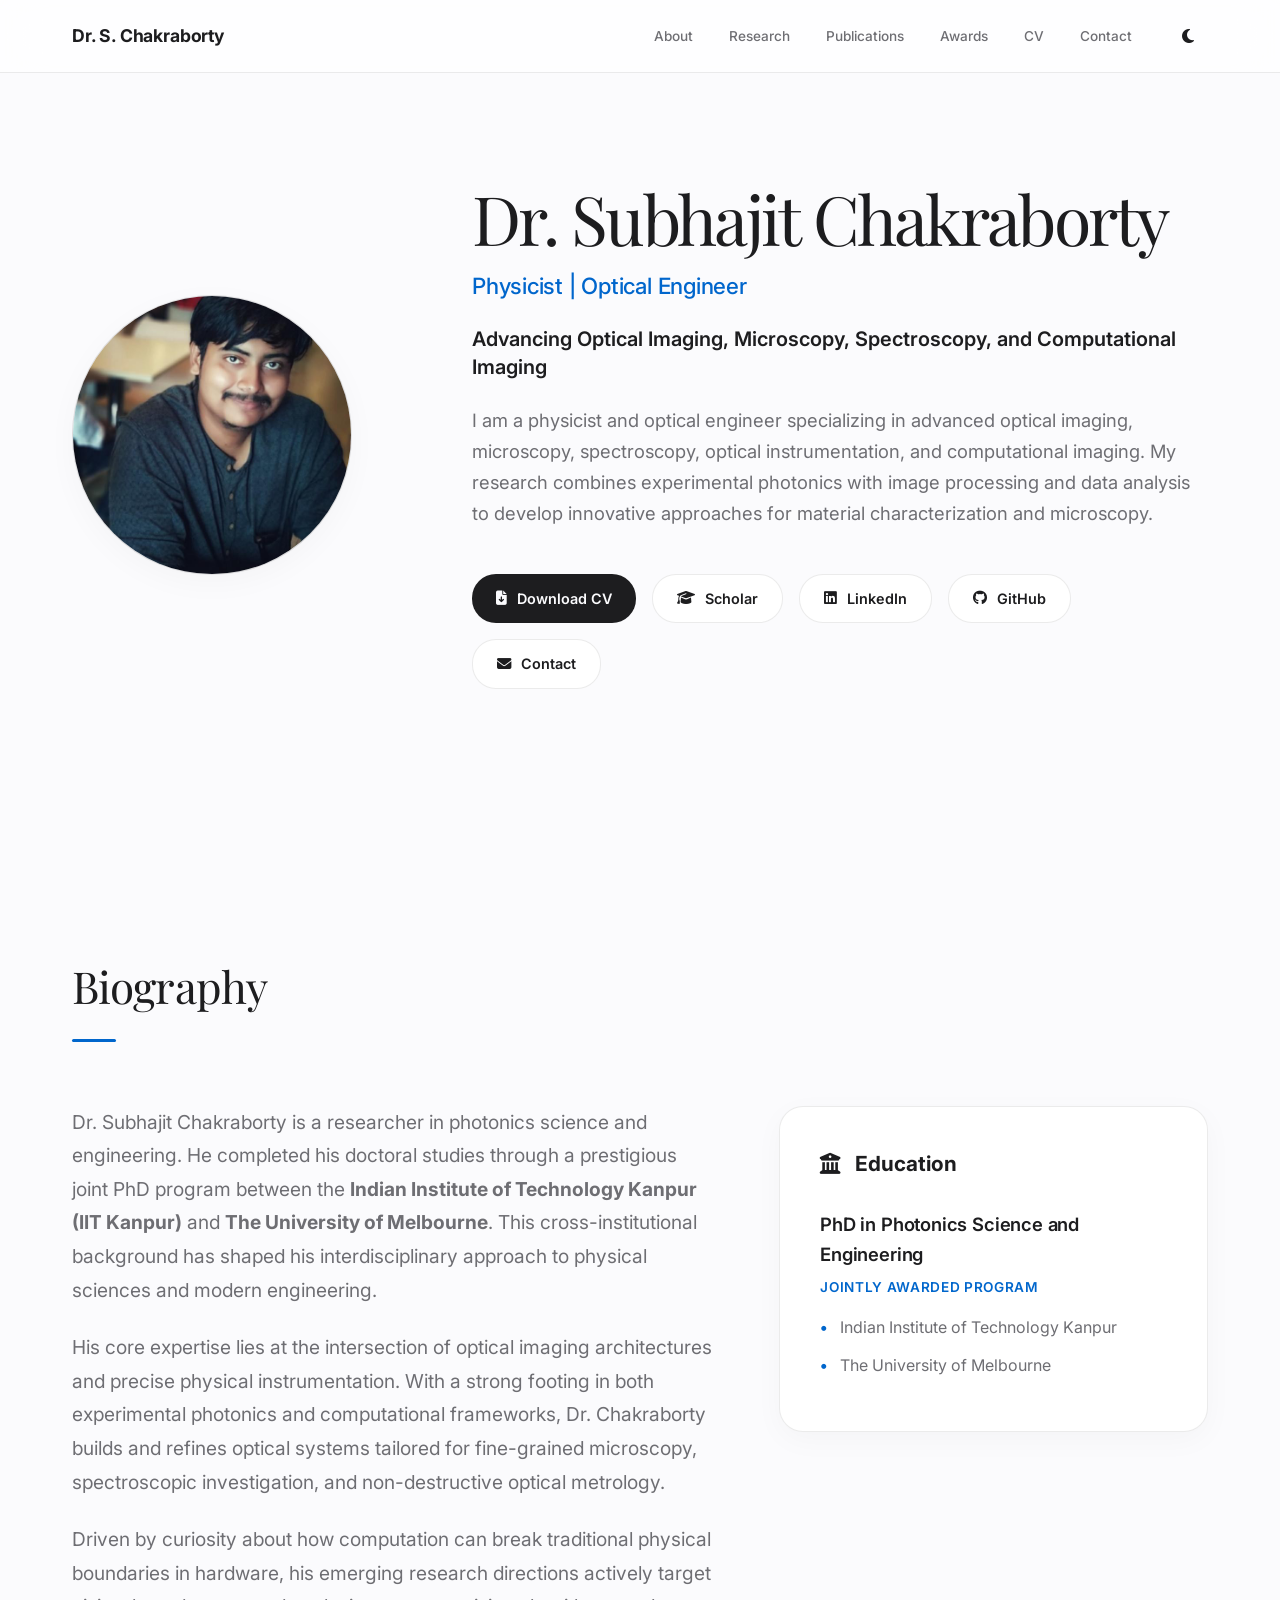
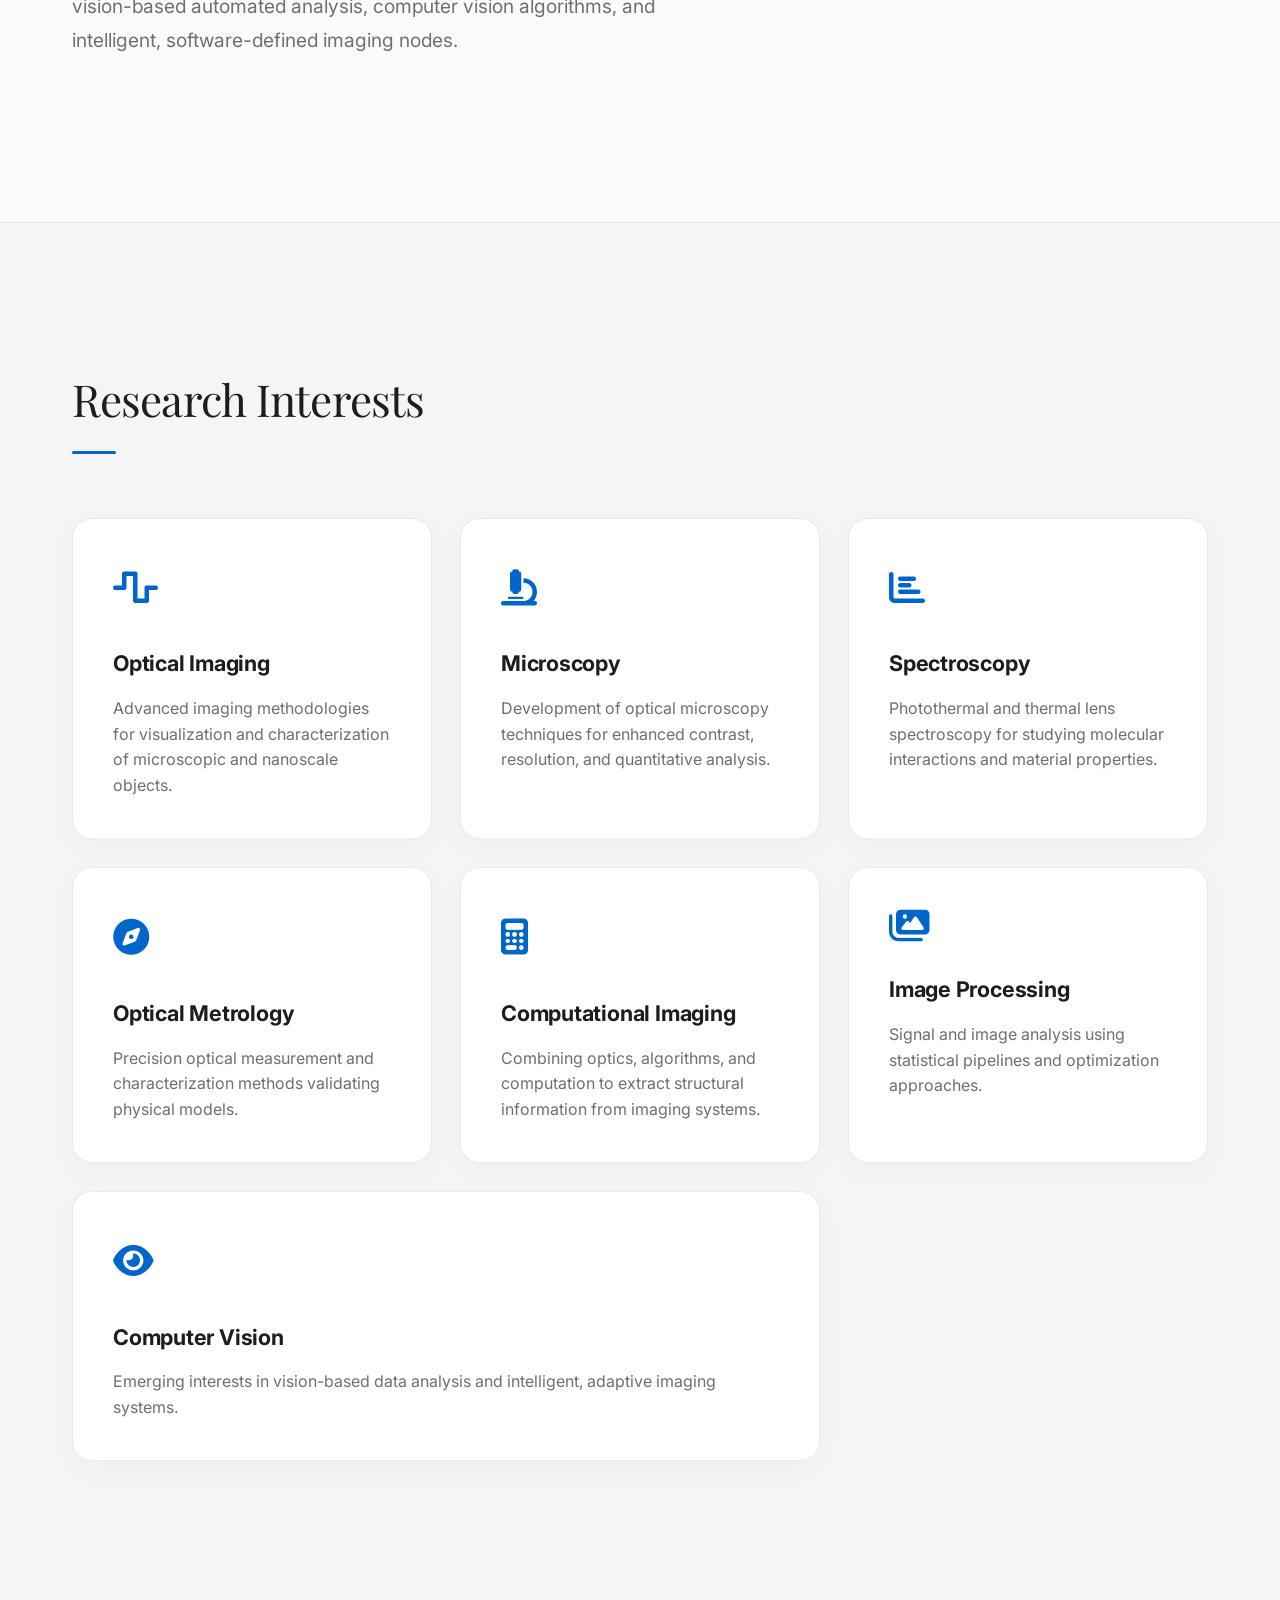
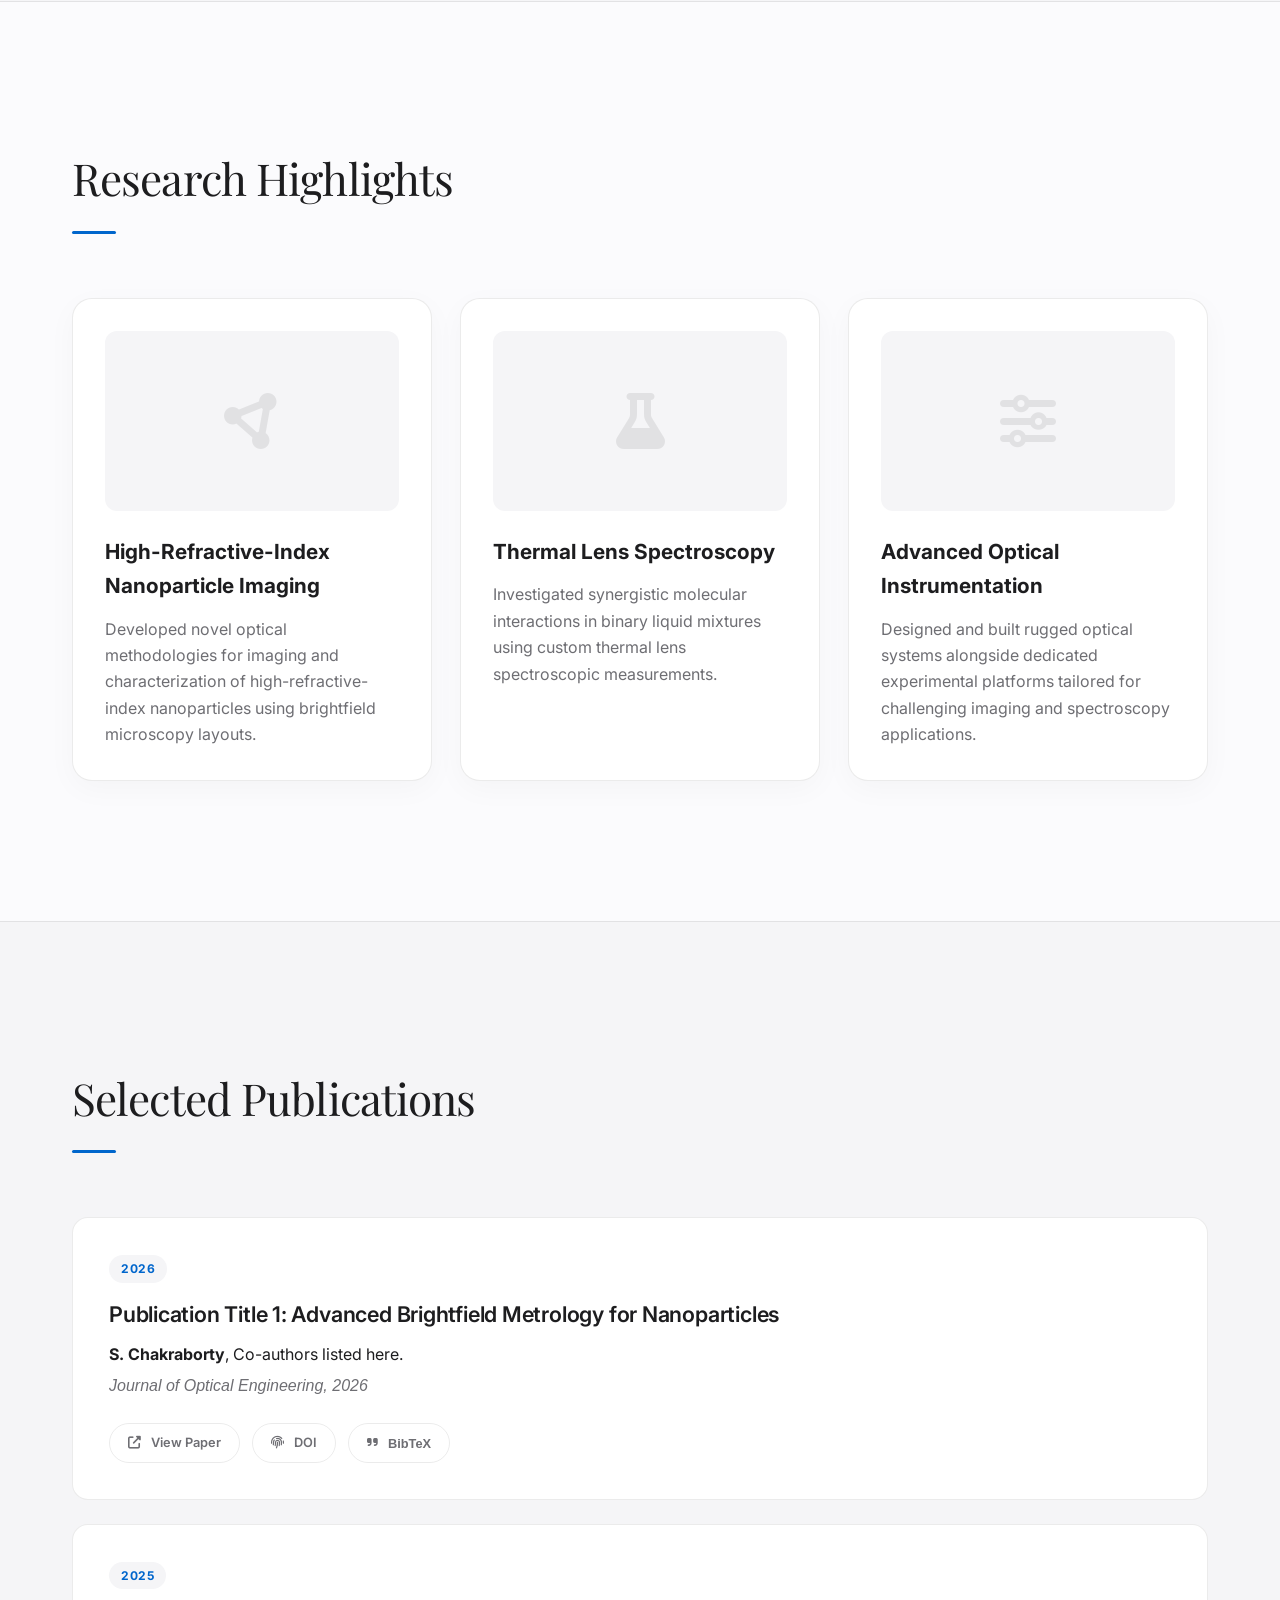
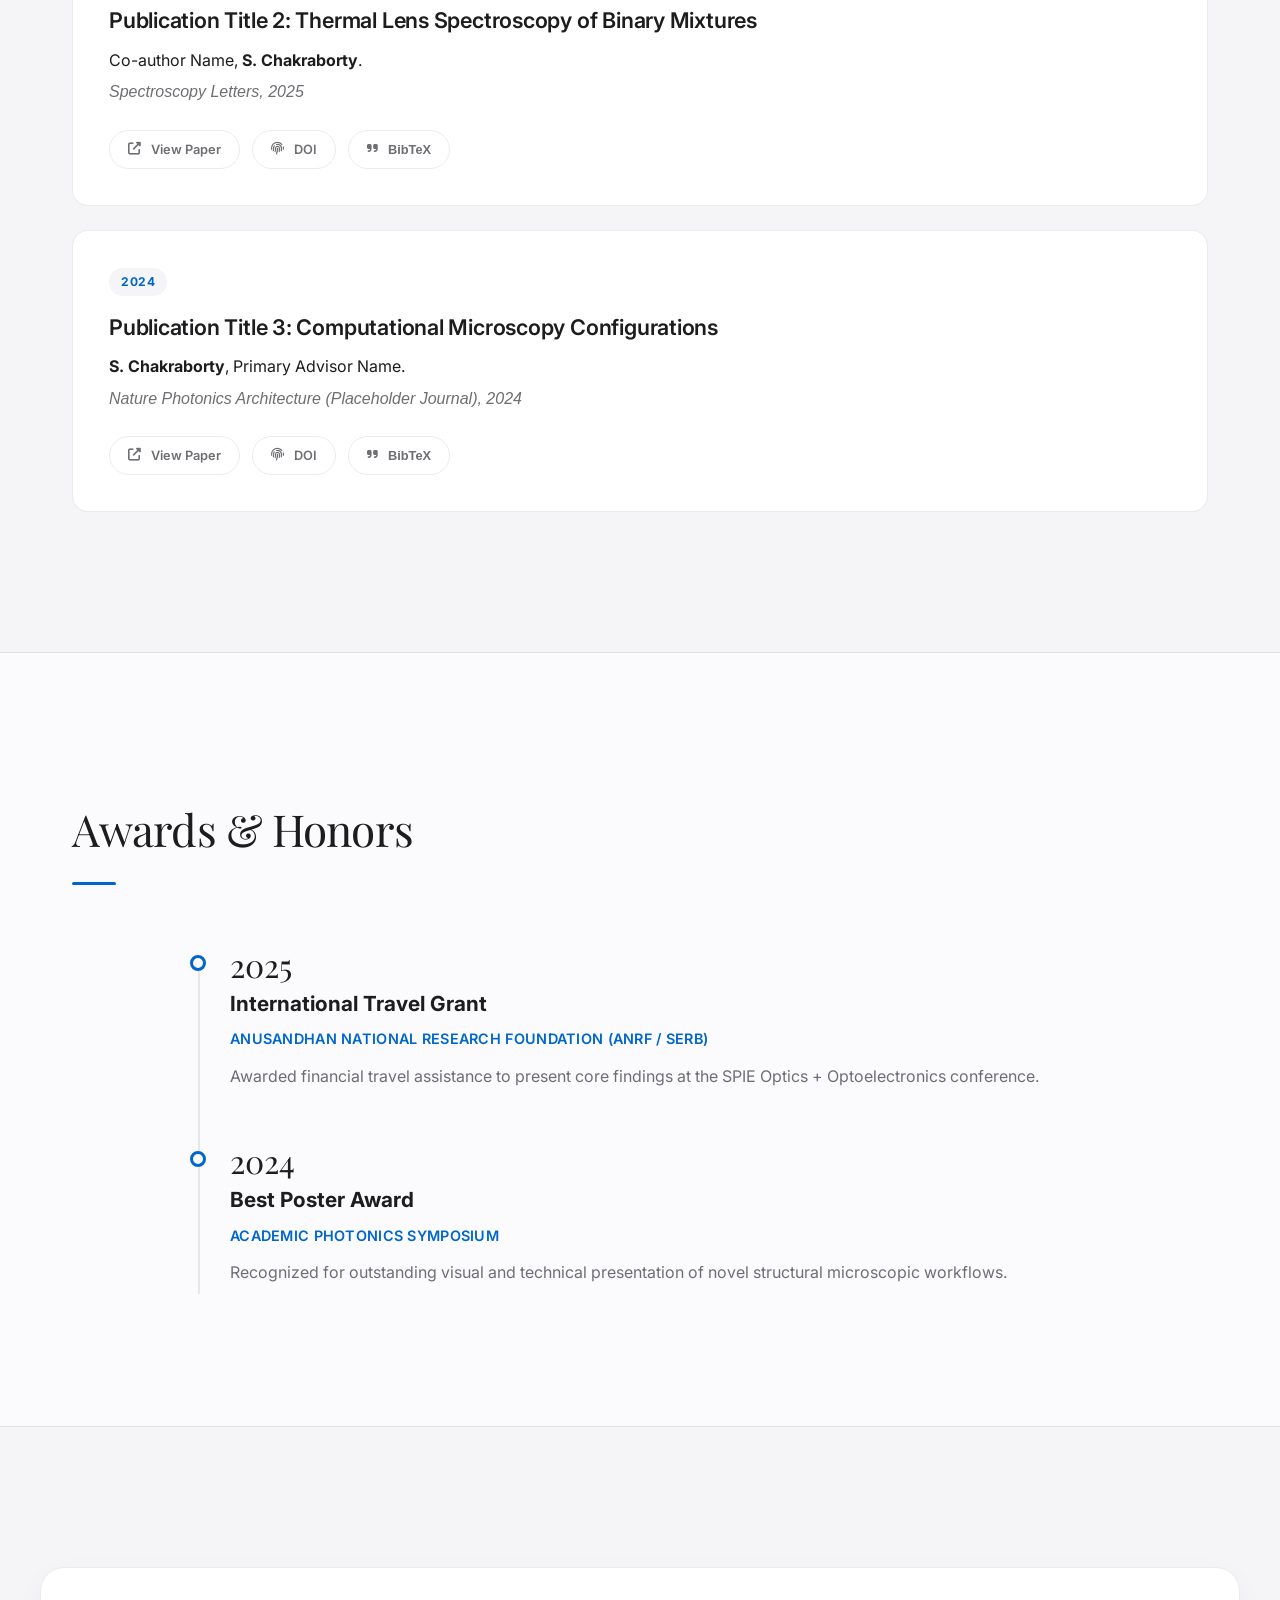
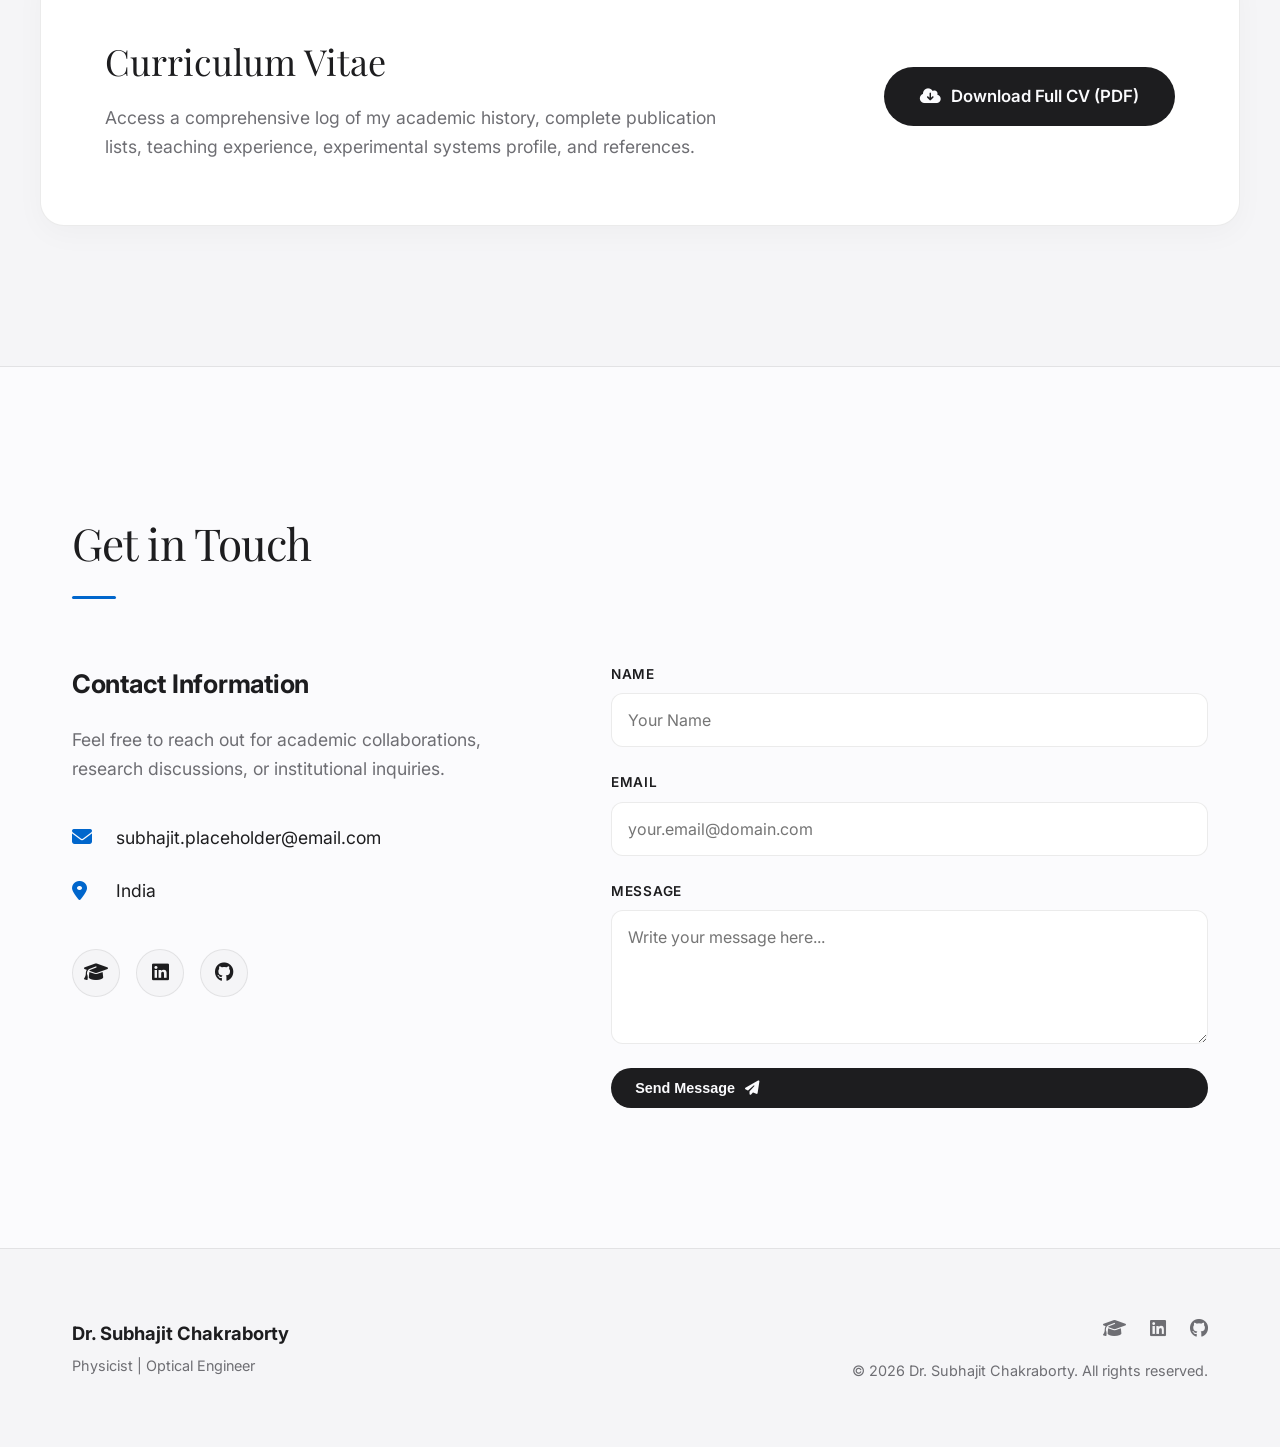
==== commit 1779b776: "Update index.html" ====
--- a/index.html
+++ b/index.html
@@ -38,7 +38,7 @@
             <div class="container hero-container">
                 <div class="hero-avatar reveal">
                     <div class="avatar-placeholder">
-                        <i class="fas fa-user-graduate"></i>
+                        <img src="1582208401045.jpeg" alt="Dr. Subhajit Chakraborty" style="width: 100%; height: 100%; object-fit: cover; border-radius: 50%;">
                     </div>
                 </div>
                 <div class="hero-content reveal">
@@ -50,8 +50,8 @@
                     </p>
                     <div class="hero-buttons">
                         <a href="#cv" class="btn btn-primary"><i class="fas fa-file-download"></i> Download CV</a>
-                        <a href="#" class="btn btn-secondary" target="_blank" rel="noopener"><i class="fas fa-graduation-cap"></i> Scholar</a>
-                        <a href="#" class="btn btn-secondary" target="_blank" rel="noopener"><i class="fab fa-linkedin"></i> LinkedIn</a>
+                        <a href="https://scholar.google.co.in/citations?user=IqnojhUAAAAJ&hl=en" class="btn btn-secondary" target="_blank" rel="noopener"><i class="fas fa-graduation-cap"></i> Scholar</a>
+                        <a href="https://www.linkedin.com/in/subhajit-chakraborty-6b9b49198/" class="btn btn-secondary" target="_blank" rel="noopener"><i class="fab fa-linkedin"></i> LinkedIn</a>
                         <a href="#" class="btn btn-secondary" target="_blank" rel="noopener"><i class="fab fa-github"></i> GitHub</a>
                         <a href="#contact" class="btn btn-secondary"><i class="fas fa-envelope"></i> Contact</a>
                     </div>
@@ -280,8 +280,8 @@
                             <li><i class="fas fa-map-marker-alt"></i> <span>India</span></li>
                         </ul>
                         <div class="contact-socials">
-                            <a href="#" target="_blank" rel="noopener" aria-label="Google Scholar"><i class="fas fa-graduation-cap"></i></a>
-                            <a href="#" target="_blank" rel="noopener" aria-label="LinkedIn"><i class="fab fa-linkedin"></i></a>
+                            <a href="https://scholar.google.co.in/citations?user=IqnojhUAAAAJ&hl=en" target="_blank" rel="noopener" aria-label="Google Scholar"><i class="fas fa-graduation-cap"></i></a>
+                            <a href="https://www.linkedin.com/in/subhajit-chakraborty-6b9b49198/" target="_blank" rel="noopener" aria-label="LinkedIn"><i class="fab fa-linkedin"></i></a>
                             <a href="#" target="_blank" rel="noopener" aria-label="GitHub"><i class="fab fa-github"></i></a>
                         </div>
                     </div>
@@ -315,8 +315,8 @@
             </div>
             <div class="footer-right">
                 <div class="footer-socials">
-                    <a href="#" aria-label="Scholar"><i class="fas fa-graduation-cap"></i></a>
-                    <a href="#" aria-label="LinkedIn"><i class="fab fa-linkedin"></i></a>
+                    <a href="https://scholar.google.co.in/citations?user=IqnojhUAAAAJ&hl=en" aria-label="Scholar"><i class="fas fa-graduation-cap"></i></a>
+                    <a href="https://www.linkedin.com/in/subhajit-chakraborty-6b9b49198/" aria-label="LinkedIn"><i class="fab fa-linkedin"></i></a>
                     <a href="#" aria-label="GitHub"><i class="fab fa-github"></i></a>
                 </div>
                 <p class="copyright">&copy; 2026 Dr. Subhajit Chakraborty. All rights reserved.</p>
--- a/style.css
+++ b/style.css
@@ -1,36 +1,39 @@
 /* ==========================================================================
-   1. Design Tokens & System Variables (Apple / Stanford Inspired Minimalism)
+   1. Design Tokens & Typography Architecture (Apple / Stanford Paradigm)
    ========================================================================== */
 :root {
-    --bg-primary: #ffffff;
-    --bg-secondary: #f5f5f7; /* Apple style light grey background */
+    --bg-primary: #fbfbfd; /* Refined Apple light background */
+    --bg-secondary: #ffffff; 
+    --bg-alt-section: #f5f5f7; /* True modern muted background */
     --card-bg: #ffffff;
-    --text-primary: #1d1d1f; /* SF Pro dark text color */
-    --text-secondary: #6e6e73;
-    --accent: #0066cc; /* Clean research blue */
+    --text-primary: #1d1d1f; /* Premium high contrast dark charcoal */
+    --text-secondary: #6e6e73; /* Smooth secondary gray */
+    --accent: #0066cc; /* Elegant research blue */
     --accent-hover: #004499;
-    --border-color: #d2d2d7;
-    --navbar-bg: rgba(255, 255, 255, 0.8);
-    --shadow: 0 4px 12px rgba(0, 0, 0, 0.05);
-    --transition: all 0.3s cubic-bezier(0.25, 0.8, 0.25, 1);
-    --font-family: -apple-system, BlinkMacSystemFont, "Segoe UI", Roboto, "Helvetica Neue", Arial, sans-serif;
+    --border-color: rgba(0, 0, 0, 0.08);
+    --navbar-bg: rgba(255, 255, 255, 0.72);
+    --shadow: 0 8px 30px rgba(0, 0, 0, 0.03);
+    --transition: all 0.4s cubic-bezier(0.16, 1, 0.3, 1);
+    --font-family: 'Inter', -apple-system, BlinkMacSystemFont, sans-serif;
+    --font-heading: 'Playfair Display', Georgia, serif;
 }
 
 [data-theme="dark"] {
-    --bg-primary: #121212;
-    --bg-secondary: #1c1c1e;
-    --card-bg: #2c2c2e;
+    --bg-primary: #0a0a0c; /* High-end pro-dark canvas */
+    --bg-secondary: #121215;
+    --bg-alt-section: #121215;
+    --card-bg: #1c1c1e;
     --text-primary: #f5f5f7;
-    --text-secondary: #aeaeb2;
+    --text-secondary: #86868b;
     --accent: #2997ff;
     --accent-hover: #54aeff;
-    --border-color: #3a3a3c;
-    --navbar-bg: rgba(18, 18, 18, 0.8);
-    --shadow: 0 4px 20px rgba(0, 0, 0, 0.3);
-}
-
-/* ==========================================================================
-   2. Global Resets & Base Semantics
+    --border-color: rgba(255, 255, 255, 0.08);
+    --navbar-bg: rgba(10, 10, 12, 0.72);
+    --shadow: 0 12px 40px rgba(0, 0, 0, 0.3);
+}
+
+/* ==========================================================================
+   2. Global Typography & Core Resets
    ========================================================================== */
 * {
     box-sizing: border-box;
@@ -47,87 +50,82 @@
     background-color: var(--bg-primary);
     color: var(--text-primary);
     font-family: var(--font-family);
-    line-height: 1.6;
+    line-height: 1.65;
     -webkit-font-smoothing: antialiased;
-    transition: background-color 0.3s ease, color 0.3s ease;
+    transition: background-color 0.5s ease, color 0.5s ease;
 }
 
 .container {
     width: 100%;
-    max-width: 1140px;
+    max-width: 1200px;
     margin: 0 auto;
-    padding: 0 24px;
-}
-
-section {
-    position: relative;
+    padding: 0 32px;
 }
 
 .section-padding {
-    padding: 100px 0;
+    padding: 140px 0;
 }
 
 .bg-alt {
-    background-color: var(--bg-secondary);
+    background-color: var(--bg-alt-section);
+    border-top: 1px solid var(--border-color);
+    border-bottom: 1px solid var(--border-color);
 }
 
 .section-title {
-    font-size: 2.25rem;
-    font-weight: 700;
-    letter-spacing: -0.03em;
-    margin-bottom: 48px;
+    font-family: var(--font-heading);
+    font-size: 2.75rem;
+    font-weight: 400;
+    letter-spacing: -0.02em;
+    margin-bottom: 64px;
     text-align: left;
-    position: relative;
 }
 
 .section-title::after {
     content: '';
     display: block;
-    width: 40px;
+    width: 44px;
     height: 3px;
     background-color: var(--accent);
-    margin-top: 12px;
-}
-
-/* ==========================================================================
-   3. Typography & Buttons
+    margin-top: 16px;
+    border-radius: 2px;
+}
+
+/* ==========================================================================
+   3. Micro-Interaction System Buttons
    ========================================================================== */
 h1, h2, h3, h4 {
-    font-weight: 600;
-    letter-spacing: -0.02em;
+    color: var(--text-primary);
 }
 
 a {
     color: var(--accent);
     text-decoration: none;
     transition: var(--transition);
-}
-
-a:hover {
-    color: var(--accent-hover);
 }
 
 .btn {
     display: inline-flex;
     align-items: center;
-    gap: 8px;
-    padding: 10px 20px;
-    border-radius: 20px;
-    font-size: 0.95rem;
-    font-weight: 500;
+    gap: 10px;
+    padding: 12px 24px;
+    border-radius: 24px;
+    font-size: 0.9rem;
+    font-weight: 600;
     cursor: pointer;
     transition: var(--transition);
     border: none;
 }
 
 .btn-primary {
+    background-color: var(--text-primary);
+    color: var(--bg-primary) !important;
+}
+
+.btn-primary:hover {
     background-color: var(--accent);
     color: #ffffff !important;
-}
-
-.btn-primary:hover {
-    background-color: var(--accent-hover);
-    transform: translateY(-1px);
+    transform: translateY(-2px);
 }
 
 .btn-secondary {
@@ -137,7 +135,8 @@
 }
 
 .btn-secondary:hover {
-    background-color: var(--border-color);
+    border-color: var(--text-primary);
+    transform: translateY(-1px);
 }
 
 .btn-outline {
@@ -147,24 +146,24 @@
 }
 
 .btn-outline:hover {
-    border-color: var(--accent);
-    color: var(--accent) !important;
+    border-color: var(--text-primary);
+    color: var(--text-primary) !important;
 }
 
 .btn-sm {
-    padding: 6px 14px;
-    font-size: 0.85rem;
-    border-radius: 14px;
+    padding: 8px 18px;
+    font-size: 0.8rem;
+    border-radius: 20px;
 }
 
 .btn-lg {
-    padding: 14px 28px;
-    font-size: 1.1rem;
+    padding: 16px 36px;
+    font-size: 1.05rem;
     border-radius: 30px;
 }
 
 /* ==========================================================================
-   4. Sticky Modern Header & Navbar
+   4. Floating Glassmorphic Header Navigation
    ========================================================================== */
 .navbar {
     position: fixed;
@@ -183,28 +182,31 @@
     display: flex;
     justify-content: space-between;
     align-items: center;
-    height: 64px;
-    max-width: 1140px;
+    height: 72px;
+    max-width: 1200px;
     margin: 0 auto;
-    padding: 0 24px;
+    padding: 0 32px;
 }
 
 .nav-logo {
-    font-size: 1.15rem;
-    font-weight: 600;
+    font-size: 1.1rem;
+    font-weight: 700;
+    letter-spacing: -0.01em;
     color: var(--text-primary);
 }
 
 .nav-menu {
     display: flex;
     align-items: center;
-    gap: 32px;
+    gap: 36px;
 }
 
 .nav-link {
-    font-size: 0.9rem;
+    font-size: 0.85rem;
     font-weight: 500;
     color: var(--text-secondary);
+    position: relative;
+    padding: 6px 0;
 }
 
 .nav-link:hover, .nav-link.active {
@@ -215,19 +217,20 @@
     background: transparent;
     border: none;
     color: var(--text-primary);
-    font-size: 1.1rem;
+    font-size: 1rem;
     cursor: pointer;
     display: flex;
     align-items: center;
     justify-content: center;
-    width: 36px;
-    height: 36px;
+    width: 40px;
+    height: 40px;
     border-radius: 50%;
     transition: var(--transition);
 }
 
 .theme-btn:hover {
-    background-color: var(--bg-secondary);
+    background-color: var(--border-soft);
+    transform: rotate(15deg);
 }
 
 .mobile-nav-toggle {
@@ -235,218 +238,259 @@
 }
 
 /* ==========================================================================
-   5. Hero Section Config
+   5. High Impact Magazine Hero Configuration
    ========================================================================== */
 .hero-section {
-    padding-top: 160px;
-    padding-bottom: 100px;
-    display: flex;
-    align-items: center;
-    min-height: 80vh;
+    padding-top: 180px;
+    padding-bottom: 120px;
+    display: flex;
+    align-items: center;
+    min-height: 90vh;
 }
 
 .hero-container {
     display: grid;
-    grid-template-columns: 280px 1fr;
+    grid-template-columns: 320px 1fr;
+    gap: 80px;
+    align-items: center;
+}
+
+.avatar-placeholder {
+    width: 280px;
+    height: 280px;
+    border-radius: 50%;
+    background: linear-gradient(145deg, var(--bg-alt-section), var(--border-color));
+    display: flex;
+    align-items: center;
+    justify-content: center;
+    font-size: 5.5rem;
+    color: var(--accent);
+    border: 1px solid var(--border-color);
+    box-shadow: var(--shadow);
+    transition: var(--transition);
+}
+
+.hero-container:hover .avatar-placeholder {
+    transform: scale(1.02);
+}
+
+.hero-content h1 {
+    font-family: var(--font-heading);
+    font-size: 4.25rem;
+    line-height: 1.1;
+    font-weight: 400;
+    letter-spacing: -0.04em;
+    margin-bottom: 12px;
+}
+
+.hero-content .subtitle {
+    font-size: 1.4rem;
+    color: var(--accent);
+    font-weight: 500;
+    letter-spacing: -0.01em;
+    margin-bottom: 20px;
+}
+
+.hero-content .tagline {
+    font-size: 1.25rem;
+    font-weight: 600;
+    line-height: 1.4;
+    color: var(--text-primary);
+    margin-bottom: 24px;
+}
+
+.hero-content .hero-bio {
+    font-size: 1.15rem;
+    color: var(--text-secondary);
+    margin-bottom: 44px;
+    max-width: 760px;
+    line-height: 1.7;
+}
+
+.hero-buttons {
+    display: flex;
+    flex-wrap: wrap;
+    gap: 16px;
+}
+
+/* ==========================================================================
+   6. Editorial Biography Block Overlays
+   ========================================================================== */
+.about-grid {
+    display: grid;
+    grid-template-columns: 1.5fr 1fr;
     gap: 64px;
-    align-items: center;
-}
-
-.avatar-placeholder {
-    width: 240px;
-    height: 240px;
-    border-radius: 50%;
-    background: linear-gradient(145deg, var(--bg-secondary), var(--border-color));
-    display: flex;
-    align-items: center;
-    justify-content: center;
-    font-size: 5rem;
-    color: var(--text-secondary);
-    border: 4px solid var(--card-bg);
+    align-items: flex-start;
+}
+
+.about-text p {
+    font-size: 1.2rem;
+    color: var(--text-secondary);
+    margin-bottom: 24px;
+    line-height: 1.75;
+}
+
+.education-card {
+    background-color: var(--bg-secondary);
+    border: 1px solid var(--border-color);
+    border-radius: 24px;
+    padding: 40px;
     box-shadow: var(--shadow);
 }
 
-.hero-content h1 {
-    font-size: 3.5rem;
-    line-height: 1.1;
-    font-weight: 700;
-    letter-spacing: -0.04em;
-    margin-bottom: 8px;
-}
-
-.hero-content .subtitle {
-    font-size: 1.5rem;
-    color: var(--accent);
-    font-weight: 500;
-    margin-bottom: 16px;
-}
-
-.hero-content .tagline {
+.education-card h3 {
+    font-family: var(--font-family);
+    font-size: 1.3rem;
+    margin-bottom: 28px;
+    display: flex;
+    align-items: center;
+    gap: 14px;
+}
+
+.edu-item h4 {
     font-size: 1.15rem;
     font-weight: 600;
-    color: var(--text-primary);
-    margin-bottom: 24px;
-}
-
-.hero-content .hero-bio {
-    font-size: 1.1rem;
-    color: var(--text-secondary);
-    margin-bottom: 36px;
-    max-width: 720px;
-}
-
-.hero-buttons {
-    display: flex;
-    flex-wrap: wrap;
-    gap: 12px;
-}
-
-/* ==========================================================================
-   6. Biography & Layout Grids
-   ========================================================================== */
-.about-grid {
-    display: grid;
-    grid-template-columns: 1.6fr 1fr;
-    gap: 48px;
-}
-
-.about-text p {
-    font-size: 1.1rem;
-    color: var(--text-secondary);
-    margin-bottom: 20px;
-}
-
-.education-card {
-    background-color: var(--bg-secondary);
-    border: 1px solid var(--border-color);
-    border-radius: 16px;
-    padding: 32px;
-}
-
-.education-card h3 {
-    font-size: 1.3rem;
-    margin-bottom: 24px;
-    display: flex;
-    align-items: center;
-    gap: 12px;
-}
-
-.edu-item h4 {
-    font-size: 1.1rem;
+    margin-bottom: 6px;
+    letter-spacing: -0.01em;
+}
+
+.edu-meta {
+    font-size: 0.85rem;
+    color: var(--accent);
     font-weight: 600;
-    margin-bottom: 4px;
-}
-
-.edu-meta {
-    font-size: 0.9rem;
-    color: var(--accent);
-    font-weight: 500;
+    text-transform: uppercase;
+    letter-spacing: 0.05em;
+    margin-bottom: 16px;
+}
+
+.education-card ul {
+    list-style: none;
+    color: var(--text-secondary);
+}
+
+.education-card li {
     margin-bottom: 12px;
-}
-
-.education-card ul {
-    list-style-position: inside;
-    color: var(--text-secondary);
-    padding-left: 4px;
-}
-
-.education-card li {
-    margin-bottom: 8px;
-}
-
-/* Grids Setup */
+    font-size: 1rem;
+    position: relative;
+    padding-left: 20px;
+}
+
+.education-card li::before {
+    content: "•";
+    color: var(--accent);
+    position: absolute;
+    left: 0;
+    font-weight: bold;
+}
+
+/* ==========================================================================
+   7. Bento-Grid Layout System (Research & Highlights)
+   ========================================================================== */
 .grid-3 {
     display: grid;
-    grid-template-columns: repeat(auto-fill, minmax(320px, 1fr));
-    gap: 24px;
-}
-
-/* ==========================================================================
-   7. Structural Elements (Cards & Highlights)
-   ========================================================================== */
+    grid-template-columns: repeat(auto-fill, minmax(340px, 1fr));
+    gap: 28px;
+}
+
+/* Asymmetric bento-inspired sizing rules built on top of your markup grid rules */
+.full-width-tablet {
+    grid-column: span 2;
+}
+
 .card {
     background-color: var(--card-bg);
     border: 1px solid var(--border-color);
-    border-radius: 14px;
-    padding: 32px;
+    border-radius: 20px;
+    padding: 40px;
     transition: var(--transition);
     box-shadow: var(--shadow);
+    display: flex;
+    flex-direction: column;
 }
 
 .card:hover {
     transform: translateY(-4px);
-    box-shadow: 0 12px 24px rgba(0,0,0,0.08);
     border-color: var(--accent);
+    box-shadow: 0 20px 40px rgba(0,0,0,0.06);
 }
 
 .card-icon {
-    font-size: 2rem;
-    color: var(--accent);
-    margin-bottom: 20px;
+    font-size: 2.25rem;
+    color: var(--accent);
+    margin-bottom: 28px;
 }
 
 .card h3 {
-    font-size: 1.25rem;
-    margin-bottom: 12px;
+    font-size: 1.35rem;
+    margin-bottom: 14px;
+    letter-spacing: -0.01em;
 }
 
 .card p {
     color: var(--text-secondary);
-    font-size: 0.95rem;
-}
-
-/* Research Highlights Custom Layout */
+    font-size: 1rem;
+    line-height: 1.6;
+}
+
+/* Research Highlights Layer Configurations */
 .highlight-card {
     background-color: var(--card-bg);
-    border-radius: 16px;
+    border-radius: 20px;
     border: 1px solid var(--border-color);
     overflow: hidden;
     box-shadow: var(--shadow);
     transition: var(--transition);
-    padding: 24px;
+    padding: 32px;
 }
 
 .highlight-card:hover {
-    transform: translateY(-2px);
+    transform: translateY(-4px);
+    border-color: var(--text-primary);
 }
 
 .highlight-img-placeholder {
     width: 100%;
-    height: 160px;
-    background-color: var(--bg-secondary);
-    border-radius: 8px;
-    margin-bottom: 20px;
+    height: 180px;
+    background-color: var(--bg-alt-section);
+    border-radius: 12px;
+    margin-bottom: 24px;
     display: flex;
     align-items: center;
     justify-content: center;
     font-size: 3.5rem;
     color: var(--border-color);
+    transition: var(--transition);
+}
+
+.highlight-card:hover .highlight-img-placeholder {
+    color: var(--accent);
+    background-color: var(--bg-primary);
 }
 
 .highlight-card h3 {
-    font-size: 1.2rem;
+    font-size: 1.3rem;
     margin-bottom: 12px;
 }
 
 .highlight-card p {
     color: var(--text-secondary);
-    font-size: 0.95rem;
-}
-
-/* ==========================================================================
-   8. Clean Academic Publications View
+    font-size: 1rem;
+}
+
+/* ==========================================================================
+   8. Structural Modern Publication Strips & Drawers
    ========================================================================== */
 .pub-list {
     display: flex;
     flex-direction: column;
-    gap: 20px;
+    gap: 24px;
 }
 
 .pub-card {
     background-color: var(--card-bg);
     border: 1px solid var(--border-color);
-    border-radius: 12px;
-    padding: 24px;
+    border-radius: 16px;
+    padding: 36px;
     transition: var(--transition);
 }
 
@@ -456,47 +500,50 @@
 
 .pub-year {
     display: inline-block;
-    font-size: 0.8rem;
+    font-size: 0.75rem;
+    font-weight: 700;
+    background-color: var(--bg-alt-section);
+    padding: 4px 12px;
+    border-radius: 20px;
+    margin-bottom: 14px;
+    color: var(--accent);
+    text-transform: uppercase;
+    letter-spacing: 0.05em;
+}
+
+.pub-info h3 {
+    font-size: 1.35rem;
+    margin-bottom: 8px;
     font-weight: 600;
-    background-color: var(--bg-secondary);
-    padding: 2px 8px;
-    border-radius: 4px;
-    margin-bottom: 8px;
-    color: var(--accent);
-}
-
-.pub-info h3 {
-    font-size: 1.2rem;
+    letter-spacing: -0.01em;
+}
+
+.pub-authors {
+    font-size: 1rem;
+    color: var(--text-primary);
     margin-bottom: 6px;
-    color: var(--text-primary);
-}
-
-.pub-authors {
-    font-size: 0.95rem;
-    color: var(--text-primary);
-    margin-bottom: 4px;
 }
 
 .pub-journal {
     font-style: italic;
     color: var(--text-secondary);
-    font-size: 0.95rem;
-    margin-bottom: 16px;
+    font-size: 1rem;
+    margin-bottom: 24px;
 }
 
 .pub-actions {
     display: flex;
-    gap: 8px;
+    gap: 12px;
     flex-wrap: wrap;
 }
 
 .bibtex-content {
     display: none;
-    margin-top: 16px;
-    background-color: var(--bg-secondary);
-    padding: 16px;
-    border-radius: 8px;
-    font-family: Courier, monospace;
+    margin-top: 20px;
+    background-color: var(--bg-alt-section);
+    padding: 24px;
+    border-radius: 12px;
+    font-family: monospace;
     font-size: 0.85rem;
     overflow-x: auto;
     border: 1px solid var(--border-color);
@@ -504,23 +551,24 @@
 
 .bibtex-content.active {
     display: block;
-}
-
-/* ==========================================================================
-   9. Timeline Layout (Awards Portfolio)
+    animation: slide-down 0.4s cubic-bezier(0.16, 1, 0.3, 1);
+}
+
+/* ==========================================================================
+   9. Timeline Vector Array (Awards Portfolio)
    ========================================================================== */
 .timeline {
     position: relative;
-    max-width: 800px;
+    max-width: 900px;
     margin: 0 auto;
-    padding-left: 32px;
+    padding-left: 40px;
 }
 
 .timeline::before {
     content: '';
     position: absolute;
     left: 8px;
-    top: 0;
+    top: 8px;
     width: 2px;
     height: 100%;
     background-color: var(--border-color);
@@ -528,7 +576,7 @@
 
 .timeline-item {
     position: relative;
-    margin-bottom: 40px;
+    margin-bottom: 56px;
 }
 
 .timeline-item:last-child {
@@ -537,124 +585,146 @@
 
 .timeline-dot {
     position: absolute;
-    left: -32px;
+    left: -40px;
     top: 6px;
-    width: 18px;
-    height: 18px;
+    width: 16px;
+    height: 16px;
     border-radius: 50%;
     background-color: var(--bg-primary);
     border: 3px solid var(--accent);
+    transition: var(--transition);
+}
+
+.timeline-item:hover .timeline-dot {
+    background-color: var(--accent);
+    transform: scale(1.2);
 }
 
 .timeline-date {
+    font-family: var(--font-heading);
+    font-size: 2rem;
+    font-weight: 400;
+    color: var(--text-primary);
+    margin-bottom: 6px;
+    line-height: 1;
+}
+
+.timeline-content h3 {
+    font-size: 1.3rem;
+    margin-bottom: 6px;
+}
+
+.timeline-content .institution {
+    font-weight: 600;
+    font-size: 0.9rem;
+    margin-bottom: 12px;
+    color: var(--accent);
+    text-transform: uppercase;
+    letter-spacing: 0.02em;
+}
+
+.timeline-content p {
+    color: var(--text-secondary);
+    font-size: 1rem;
+}
+
+/* ==========================================================================
+   10. Action Driven CV Grid Layout Block
+   ========================================================================== */
+.cv-container {
+    display: flex;
+    justify-content: space-between;
+    align-items: center;
+    gap: 48px;
+    background: var(--card-bg);
+    padding: 64px;
+    border-radius: 24px;
+    border: 1px solid var(--border-color);
+    box-shadow: var(--shadow);
+}
+
+.cv-info h2 {
+    font-family: var(--font-heading);
+    font-size: 2.25rem;
+    margin-bottom: 12px;
+    font-weight: 400;
+}
+
+.cv-info p {
+    color: var(--text-secondary);
     font-size: 1.1rem;
-    font-weight: 700;
-    color: var(--accent);
-    margin-bottom: 4px;
-}
-
-.timeline-content h3 {
-    font-size: 1.25rem;
-    margin-bottom: 4px;
-}
-
-.timeline-content .institution {
-    font-weight: 500;
-    font-size: 0.95rem;
-    margin-bottom: 8px;
-    color: var(--text-primary);
-}
-
-.timeline-content p {
-    color: var(--text-secondary);
-    font-size: 0.95rem;
-}
-
-/* ==========================================================================
-   10. CV & Contact Section Elements
-   ========================================================================== */
-.cv-container {
-    display: flex;
-    justify-content: space-between;
-    align-items: center;
-    gap: 32px;
-}
-
-.cv-info h2 {
-    font-size: 2rem;
-    margin-bottom: 8px;
-}
-
-.cv-info p {
-    color: var(--text-secondary);
-    font-size: 1.1rem;
-    max-width: 600px;
-}
-
-/* Contact Grid Layout */
+    max-width: 640px;
+}
+
+/* ==========================================================================
+   11. Contact Matrix Interface Elements
+   ========================================================================== */
 .contact-grid {
     display: grid;
-    grid-template-columns: 1fr 1.5fr;
-    gap: 64px;
+    grid-template-columns: 1fr 1.3fr;
+    gap: 80px;
 }
 
 .contact-info h3 {
-    font-size: 1.5rem;
-    margin-bottom: 16px;
+    font-size: 1.6rem;
+    margin-bottom: 20px;
+    letter-spacing: -0.01em;
 }
 
 .contact-info p {
     color: var(--text-secondary);
-    margin-bottom: 32px;
+    margin-bottom: 40px;
+    font-size: 1.1rem;
 }
 
 .contact-details {
     list-style: none;
-    margin-bottom: 32px;
+    margin-bottom: 44px;
 }
 
 .contact-details li {
     display: flex;
     align-items: center;
+    gap: 20px;
+    margin-bottom: 24px;
+    font-size: 1.1rem;
+}
+
+.contact-details i {
+    color: var(--accent);
+    width: 24px;
+    font-size: 1.25rem;
+}
+
+.contact-socials {
+    display: flex;
     gap: 16px;
-    margin-bottom: 16px;
-    font-size: 1.05rem;
-}
-
-.contact-details i {
-    color: var(--accent);
-    width: 20px;
-}
-
-.contact-socials {
-    display: flex;
-    gap: 16px;
 }
 
 .contact-socials a {
     display: flex;
     align-items: center;
     justify-content: center;
-    width: 44px;
-    height: 44px;
+    width: 48px;
+    height: 48px;
     border-radius: 50%;
-    background-color: var(--bg-secondary);
+    background-color: var(--bg-alt-section);
     color: var(--text-primary);
     font-size: 1.2rem;
     border: 1px solid var(--border-color);
 }
 
 .contact-socials a:hover {
-    background-color: var(--accent);
-    color: #ffffff;
-    border-color: var(--accent);
-}
-
-/* Form Styling */
+    background-color: var(--text-primary);
+    color: var(--bg-primary);
+    border-color: var(--text-primary);
+}
+
+/* Premium Form Elements */
 .contact-form {
     display: flex;
     flex-direction: column;
-    gap: 20px;
+    gap: 24px;
 }
 
 .form-group {
@@ -664,14 +734,16 @@
 }
 
 .form-group label {
-    font-size: 0.9rem;
-    font-weight: 500;
-    color: var(--text-primary);
+    font-size: 0.85rem;
+    font-weight: 600;
+    color: var(--text-muted);
+    text-transform: uppercase;
+    letter-spacing: 0.05em;
 }
 
 .form-group input, .form-group textarea {
-    padding: 12px 16px;
-    border-radius: 10px;
+    padding: 16px;
+    border-radius: 12px;
     border: 1px solid var(--border-color);
     background-color: var(--card-bg);
     color: var(--text-primary);
@@ -683,16 +755,16 @@
 .form-group input:focus, .form-group textarea:focus {
     outline: none;
     border-color: var(--accent);
-    box-shadow: 0 0 0 4px rgba(0, 102, 204, 0.1);
-}
-
-/* ==========================================================================
-   11. Footer Mechanics
+    box-shadow: 0 0 0 4px rgba(0, 102, 204, 0.05);
+}
+
+/* ==========================================================================
+   12. Footer
    ========================================================================== */
 .footer {
-    background-color: var(--bg-secondary);
+    background-color: var(--bg-alt-section);
     border-top: 1px solid var(--border-color);
-    padding: 48px 0;
+    padding: 64px 0;
     color: var(--text-secondary);
     font-size: 0.9rem;
 }
@@ -702,13 +774,13 @@
     justify-content: space-between;
     align-items: center;
     flex-wrap: wrap;
-    gap: 24px;
+    gap: 32px;
 }
 
 .footer-brand h3 {
     color: var(--text-primary);
-    font-size: 1.1rem;
-    margin-bottom: 4px;
+    font-size: 1.15rem;
+    margin-bottom: 6px;
 }
 
 .footer-right {
@@ -717,14 +789,14 @@
 
 .footer-socials {
     display: flex;
-    gap: 16px;
+    gap: 24px;
     justify-content: flex-end;
-    margin-bottom: 12px;
+    margin-bottom: 16px;
 }
 
 .footer-socials a {
     color: var(--text-secondary);
-    font-size: 1.1rem;
+    font-size: 1.15rem;
 }
 
 .footer-socials a:hover {
@@ -732,12 +804,12 @@
 }
 
 /* ==========================================================================
-   12. Animations System (Intersection Observer Engine)
+   13. Dynamic System Animations (Intersection Observer Targets)
    ========================================================================== */
 .reveal {
     opacity: 0;
-    transform: translateY(30px);
-    transition: opacity 0.8s cubic-bezier(0.25, 1, 0.5, 1), transform 0.8s cubic-bezier(0.25, 1, 0.5, 1);
+    transform: translateY(24px);
+    transition: opacity 0.8s cubic-bezier(0.16, 1, 0.3, 1), transform 0.8s cubic-bezier(0.16, 1, 0.3, 1);
 }
 
 .reveal.active {
@@ -745,13 +817,18 @@
     transform: translateY(0);
 }
 
-/* ==========================================================================
-   13. Responsive Media Control Matrix
-   ========================================================================== */
-@media (max-width: 992px) {
+@keyframes slide-down {
+    from { opacity: 0; transform: translateY(-8px); }
+    to { opacity: 1; transform: translateY(0); }
+}
+
+/* ==========================================================================
+   14. Fluid Micro-Responsive Media Interface Matrix
+   ========================================================================== */
+@media (max-width: 1024px) {
     .hero-container {
         grid-template-columns: 1fr;
-        gap: 32px;
+        gap: 48px;
         text-align: center;
     }
     .hero-avatar {
@@ -763,23 +840,24 @@
     }
     .about-grid {
         grid-template-columns: 1fr;
+        gap: 48px;
+    }
+    .full-width-tablet {
+        grid-column: span 1;
     }
     .contact-grid {
         grid-template-columns: 1fr;
-        gap: 48px;
-    }
-    .full-width-tablet {
-        grid-column: span 2;
+        gap: 64px;
     }
 }
 
 @media (max-width: 768px) {
     .section-padding {
-        padding: 64px 0;
+        padding: 90px 0;
     }
     .section-title {
-        font-size: 1.85rem;
-        margin-bottom: 32px;
+        font-size: 2.25rem;
+        margin-bottom: 40px;
     }
     .mobile-nav-toggle {
         display: flex;
@@ -789,25 +867,26 @@
         position: fixed;
         top: 0;
         right: -100%;
-        width: 280px;
+        width: 290px;
         height: 100vh;
         background-color: var(--card-bg);
-        box-shadow: -4px 0 20px rgba(0,0,0,0.1);
+        box-shadow: -10px 0 30px rgba(0,0,0,0.08);
         flex-direction: column;
         align-items: flex-start;
-        padding: 80px 40px;
-        gap: 24px;
-        transition: right 0.4s cubic-bezier(0.25, 1, 0.5, 1);
+        padding: 100px 40px;
+        gap: 28px;
+        transition: right 0.4s cubic-bezier(0.16, 1, 0.3, 1);
     }
     .nav-menu.active {
         right: 0;
     }
     .theme-btn {
-        margin-top: 16px;
+        margin-top: 12px;
     }
     .cv-container {
         flex-direction: column;
         text-align: center;
+        padding: 40px;
     }
     .footer-container {
         flex-direction: column;
@@ -819,7 +898,4 @@
     .footer-socials {
         justify-content: center;
     }
-    .full-width-tablet {
-        grid-column: span 1;
-    }
-}
+}
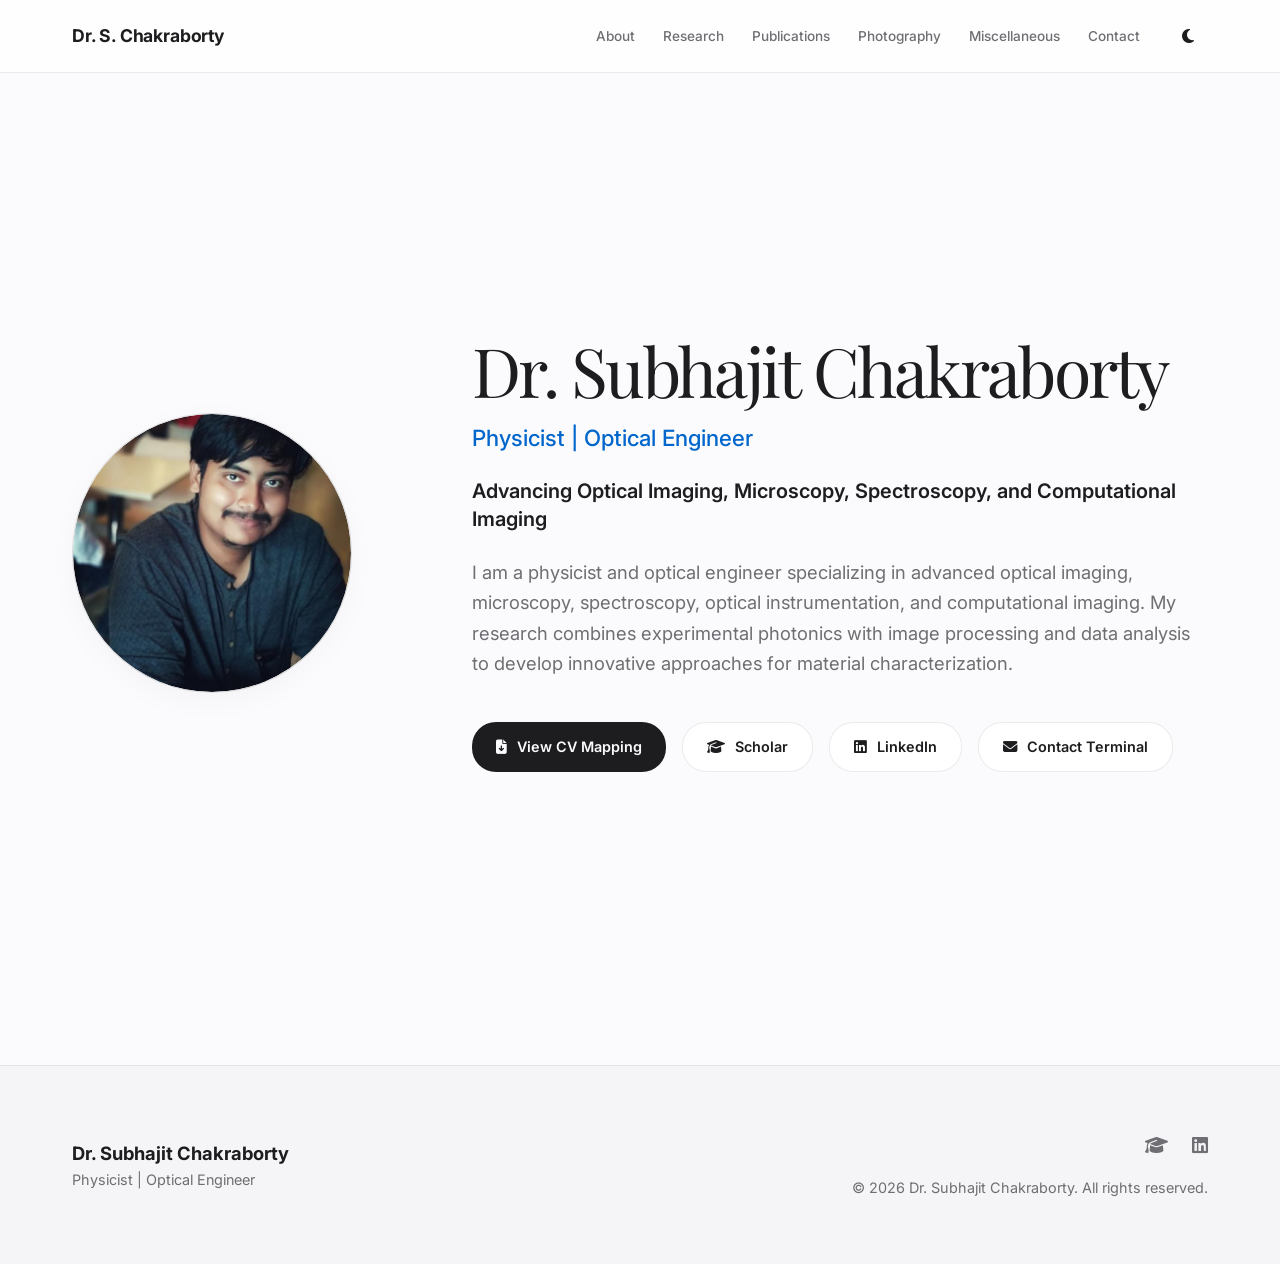
==== commit 212338af: "Update index.html" ====
--- a/index.html
+++ b/index.html
@@ -3,38 +3,33 @@
 <head>
     <meta charset="UTF-8">
     <meta name="viewport" content="width=device-width, initial-scale=1.0">
-    <meta name="description" content="Academic personal website of Dr. Subhajit Chakraborty - Physicist & Optical Engineer specializing in advanced optical imaging, microscopy, and spectroscopy.">
-    <title>Dr. Subhajit Chakraborty | Physicist & Optical Engineer</title>
+    <meta name="description" content="Academic personal website of Dr. Subhajit Chakraborty - Physicist & Optical Engineer.">
+    <title>Dr. Subhajit Chakraborty | Home</title>
     <link rel="stylesheet" href="style.css">
     <link rel="preconnect" href="https://fonts.googleapis.com">
     <link rel="preconnect" href="https://fonts.gstatic.com" crossorigin>
-    <link href="https://fonts.googleapis.com/css2?family=Inter:wght@300;400;500;600;700&family=Playfair+Display:ital,wght@0,400;0,600;1,400&display=swap" rel="stylesheet">
+    <link href="https://fonts.googleapis.com/css2?family=Inter:wght@300;400;500;600;700&family=Playfair+Display:wght@400;600&display=swap" rel="stylesheet">
     <link rel="stylesheet" href="https://cdnjs.cloudflare.com/ajax/libs/font-awesome/6.5.1/css/all.min.css">
 </head>
 <body>
-
     <header class="navbar">
         <div class="nav-container">
-            <a href="#" class="nav-logo">Dr. S. Chakraborty</a>
-            <button class="mobile-nav-toggle" aria-label="Toggle navigationMenu">
-                <i class="fas fa-bars"></i>
-            </button>
+            <a href="index.html" class="nav-logo">Dr. S. Chakraborty</a>
+            <button class="mobile-nav-toggle" aria-label="Toggle navigationMenu"><i class="fas fa-bars"></i></button>
             <nav class="nav-menu">
-                <a href="#about" class="nav-link">About</a>
-                <a href="#research" class="nav-link">Research</a>
-                <a href="#publications" class="nav-link">Publications</a>
-                <a href="#awards" class="nav-link">Awards</a>
-                <a href="#cv" class="nav-link">CV</a>
-                <a href="#contact" class="nav-link">Contact</a>
-                <button id="theme-toggle" class="theme-btn" aria-label="Toggle theme">
-                    <i class="fas fa-moon"></i>
-                </button>
+                <a href="about.html" class="nav-link">About</a>
+                <a href="research.html" class="nav-link">Research</a>
+                <a href="publications.html" class="nav-link">Publications</a>
+                <a href="photography.html" class="nav-link">Photography</a>
+                <a href="misc.html" class="nav-link">Miscellaneous</a>
+                <a href="contact.html" class="nav-link">Contact</a>
+                <button id="theme-toggle" class="theme-btn"><i class="fas fa-moon"></i></button>
             </nav>
         </div>
     </header>
 
-    <main>
-        <section id="hero" class="hero-section">
+    <main class="page-padding">
+        <section class="hero-section">
             <div class="container hero-container">
                 <div class="hero-avatar reveal">
                     <div class="avatar-placeholder">
@@ -46,261 +41,13 @@
                     <p class="subtitle">Physicist | Optical Engineer</p>
                     <p class="tagline">Advancing Optical Imaging, Microscopy, Spectroscopy, and Computational Imaging</p>
                     <p class="hero-bio">
-                        I am a physicist and optical engineer specializing in advanced optical imaging, microscopy, spectroscopy, optical instrumentation, and computational imaging. My research combines experimental photonics with image processing and data analysis to develop innovative approaches for material characterization and microscopy.
+                        I am a physicist and optical engineer specializing in advanced optical imaging, microscopy, spectroscopy, optical instrumentation, and computational imaging. My research combines experimental photonics with image processing and data analysis to develop innovative approaches for material characterization.
                     </p>
                     <div class="hero-buttons">
-                        <a href="#cv" class="btn btn-primary"><i class="fas fa-file-download"></i> Download CV</a>
+                        <a href="misc.html" class="btn btn-primary"><i class="fas fa-file-download"></i> View CV Mapping</a>
                         <a href="https://scholar.google.co.in/citations?user=IqnojhUAAAAJ&hl=en" class="btn btn-secondary" target="_blank" rel="noopener"><i class="fas fa-graduation-cap"></i> Scholar</a>
                         <a href="https://www.linkedin.com/in/subhajit-chakraborty-6b9b49198/" class="btn btn-secondary" target="_blank" rel="noopener"><i class="fab fa-linkedin"></i> LinkedIn</a>
-                        <a href="#" class="btn btn-secondary" target="_blank" rel="noopener"><i class="fab fa-github"></i> GitHub</a>
-                        <a href="#contact" class="btn btn-secondary"><i class="fas fa-envelope"></i> Contact</a>
-                    </div>
-                </div>
-            </div>
-        </section>
-
-        <section id="about" class="about-section section-padding">
-            <div class="container">
-                <h2 class="section-title reveal">Biography</h2>
-                <div class="about-grid reveal">
-                    <div class="about-text">
-                        <p>
-                            Dr. Subhajit Chakraborty is a researcher in photonics science and engineering. He completed his doctoral studies through a prestigious joint PhD program between the <strong>Indian Institute of Technology Kanpur (IIT Kanpur)</strong> and <strong>The University of Melbourne</strong>. This cross-institutional background has shaped his interdisciplinary approach to physical sciences and modern engineering.
-                        </p>
-                        <p>
-                            His core expertise lies at the intersection of optical imaging architectures and precise physical instrumentation. With a strong footing in both experimental photonics and computational frameworks, Dr. Chakraborty builds and refines optical systems tailored for fine-grained microscopy, spectroscopic investigation, and non-destructive optical metrology.
-                        </p>
-                        <p>
-                            Driven by curiosity about how computation can break traditional physical boundaries in hardware, his emerging research directions actively target vision-based automated analysis, computer vision algorithms, and intelligent, software-defined imaging nodes.
-                        </p>
-                    </div>
-                    <div class="education-card">
-                        <h3><i class="fas fa-university"></i> Education</h3>
-                        <div class="edu-item">
-                            <h4>PhD in Photonics Science and Engineering</h4>
-                            <p class="edu-meta">Jointly Awarded Program</p>
-                            <ul>
-                                <li>Indian Institute of Technology Kanpur</li>
-                                <li>The University of Melbourne</li>
-                            </ul>
-                        </div>
-                    </div>
-                </div>
-            </div>
-        </section>
-
-        <section id="research" class="research-section section-padding bg-alt">
-            <div class="container">
-                <h2 class="section-title reveal">Research Interests</h2>
-                <div class="grid-3 reveal">
-                    <div class="card">
-                        <div class="card-icon"><i class="fas fa-wave-square"></i></div>
-                        <h3>Optical Imaging</h3>
-                        <p>Advanced imaging methodologies for visualization and characterization of microscopic and nanoscale objects.</p>
-                    </div>
-                    <div class="card">
-                        <div class="card-icon"><i class="fas fa-microscope"></i></div>
-                        <h3>Microscopy</h3>
-                        <p>Development of optical microscopy techniques for enhanced contrast, resolution, and quantitative analysis.</p>
-                    </div>
-                    <div class="card">
-                        <div class="card-icon"><i class="fas fa-chart-bar"></i></div>
-                        <h3>Spectroscopy</h3>
-                        <p>Photothermal and thermal lens spectroscopy for studying molecular interactions and material properties.</p>
-                    </div>
-                    <div class="card">
-                        <div class="card-icon"><i class="fas fa-compass"></i></div>
-                        <h3>Optical Metrology</h3>
-                        <p>Precision optical measurement and characterization methods validating physical models.</p>
-                    </div>
-                    <div class="card">
-                        <div class="card-icon"><i class="fas fa-calculator"></i></div>
-                        <h3>Computational Imaging</h3>
-                        <p>Combining optics, algorithms, and computation to extract structural information from imaging systems.</p>
-                    </div>
-                    <div class="card">
-                        <div class="fas fa-images card-icon"></div>
-                        <h3>Image Processing</h3>
-                        <p>Signal and image analysis using statistical pipelines and optimization approaches.</p>
-                    </div>
-                    <div class="card full-width-tablet">
-                        <div class="card-icon"><i class="fas fa-eye"></i></div>
-                        <h3>Computer Vision</h3>
-                        <p>Emerging interests in vision-based data analysis and intelligent, adaptive imaging systems.</p>
-                    </div>
-                </div>
-            </div>
-        </section>
-
-        <section id="highlights" class="highlights-section section-padding">
-            <div class="container">
-                <h2 class="section-title reveal">Research Highlights</h2>
-                <div class="grid-3 reveal">
-                    <div class="highlight-card">
-                        <div class="highlight-img-placeholder"><i class="fas fa-circle-nodes"></i></div>
-                        <h3>High-Refractive-Index Nanoparticle Imaging</h3>
-                        <p>Developed novel optical methodologies for imaging and characterization of high-refractive-index nanoparticles using brightfield microscopy layouts.</p>
-                    </div>
-                    <div class="highlight-card">
-                        <div class="highlight-img-placeholder"><i class="fas fa-flask"></i></div>
-                        <h3>Thermal Lens Spectroscopy</h3>
-                        <p>Investigated synergistic molecular interactions in binary liquid mixtures using custom thermal lens spectroscopic measurements.</p>
-                    </div>
-                    <div class="highlight-card">
-                        <div class="highlight-img-placeholder"><i class="fas fa-sliders-h"></i></div>
-                        <h3>Advanced Optical Instrumentation</h3>
-                        <p>Designed and built rugged optical systems alongside dedicated experimental platforms tailored for challenging imaging and spectroscopy applications.</p>
-                    </div>
-                </div>
-            </div>
-        </section>
-
-        <section id="publications" class="publications-section section-padding bg-alt">
-            <div class="container">
-                <h2 class="section-title reveal">Selected Publications</h2>
-                <div class="pub-list reveal">
-                    
-                    <div class="pub-card">
-                        <div class="pub-info">
-                            <span class="pub-year">2026</span>
-                            <h3>Publication Title 1: Advanced Brightfield Metrology for Nanoparticles</h3>
-                            <p class="pub-authors"><strong>S. Chakraborty</strong>, Co-authors listed here.</p>
-                            <p class="pub-journal">Journal of Optical Engineering, 2026</p>
-                        </div>
-                        <div class="pub-actions">
-                            <a href="#" class="btn btn-sm btn-outline"><i class="fas fa-external-link-alt"></i> View Paper</a>
-                            <a href="#" class="btn btn-sm btn-outline"><i class="fas fa-fingerprint"></i> DOI</a>
-                            <button class="btn btn-sm btn-outline bibtex-trigger"><i class="fas fa-quote-right"></i> BibTeX</button>
-                        </div>
-                        <div class="bibtex-content">
-<pre>@article{chakraborty2026advanced,
-  title={Publication Title 1: Advanced Brightfield Metrology for Nanoparticles},
-  author={Chakraborty, Subhajit and Others},
-  journal={Journal of Optical Engineering},
-  year={2026}
-}</pre>
-                        </div>
-                    </div>
-
-                    <div class="pub-card">
-                        <div class="pub-info">
-                            <span class="pub-year">2025</span>
-                            <h3>Publication Title 2: Thermal Lens Spectroscopy of Binary Mixtures</h3>
-                            <p class="pub-authors">Co-author Name, <strong>S. Chakraborty</strong>.</p>
-                            <p class="pub-journal">Spectroscopy Letters, 2025</p>
-                        </div>
-                        <div class="pub-actions">
-                            <a href="#" class="btn btn-sm btn-outline"><i class="fas fa-external-link-alt"></i> View Paper</a>
-                            <a href="#" class="btn btn-sm btn-outline"><i class="fas fa-fingerprint"></i> DOI</a>
-                            <button class="btn btn-sm btn-outline bibtex-trigger"><i class="fas fa-quote-right"></i> BibTeX</button>
-                        </div>
-                        <div class="bibtex-content">
-<pre>@article{chakraborty2025thermal,
-  title={Publication Title 2: Thermal Lens Spectroscopy of Binary Mixtures},
-  author={Author, Co and Chakraborty, Subhajit},
-  journal={Spectroscopy Letters},
-  year={2025}
-}</pre>
-                        </div>
-                    </div>
-
-                    <div class="pub-card">
-                        <div class="pub-info">
-                            <span class="pub-year">2024</span>
-                            <h3>Publication Title 3: Computational Microscopy Configurations</h3>
-                            <p class="pub-authors"><strong>S. Chakraborty</strong>, Primary Advisor Name.</p>
-                            <p class="pub-journal">Nature Photonics Architecture (Placeholder Journal), 2024</p>
-                        </div>
-                        <div class="pub-actions">
-                            <a href="#" class="btn btn-sm btn-outline"><i class="fas fa-external-link-alt"></i> View Paper</a>
-                            <a href="#" class="btn btn-sm btn-outline"><i class="fas fa-fingerprint"></i> DOI</a>
-                            <button class="btn btn-sm btn-outline bibtex-trigger"><i class="fas fa-quote-right"></i> BibTeX</button>
-                        </div>
-                        <div class="bibtex-content">
-<pre>@article{chakraborty2024computational,
-  title={Publication Title 3: Computational Microscopy Configurations},
-  author={Chakraborty, Subhajit},
-  journal={Nature Photonics Architecture},
-  year={2024}
-}</pre>
-                        </div>
-                    </div>
-
-                </div>
-            </div>
-        </section>
-
-        <section id="awards" class="awards-section section-padding">
-            <div class="container">
-                <h2 class="section-title reveal">Awards & Honors</h2>
-                <div class="timeline reveal">
-                    <div class="timeline-item">
-                        <div class="timeline-dot"></div>
-                        <div class="timeline-date">2025</div>
-                        <div class="timeline-content">
-                            <h3>International Travel Grant</h3>
-                            <p class="institution">Anusandhan National Research Foundation (ANRF / SERB)</p>
-                            <p>Awarded financial travel assistance to present core findings at the SPIE Optics + Optoelectronics conference.</p>
-                        </div>
-                    </div>
-                    <div class="timeline-item">
-                        <div class="timeline-dot"></div>
-                        <div class="timeline-date">2024</div>
-                        <div class="timeline-content">
-                            <h3>Best Poster Award</h3>
-                            <p class="institution">Academic Photonics Symposium</p>
-                            <p>Recognized for outstanding visual and technical presentation of novel structural microscopic workflows.</p>
-                        </div>
-                    </div>
-                </div>
-            </div>
-        </section>
-
-        <section id="cv" class="cv-section section-padding bg-alt">
-            <div class="container cv-container reveal">
-                <div class="cv-info">
-                    <h2>Curriculum Vitae</h2>
-                    <p>Access a comprehensive log of my academic history, complete publication lists, teaching experience, experimental systems profile, and references.</p>
-                </div>
-                <div class="cv-action">
-                    <a href="#" class="btn btn-primary btn-lg" download><i class="fas fa-cloud-download-alt"></i> Download Full CV (PDF)</a>
-                </div>
-            </div>
-        </section>
-
-        <section id="contact" class="contact-section section-padding">
-            <div class="container">
-                <h2 class="section-title reveal">Get in Touch</h2>
-                <div class="contact-grid reveal">
-                    <div class="contact-info">
-                        <h3>Contact Information</h3>
-                        <p>Feel free to reach out for academic collaborations, research discussions, or institutional inquiries.</p>
-                        <ul class="contact-details">
-                            <li><i class="fas fa-envelope"></i> <span>subhajit.placeholder@email.com</span></li>
-                            <li><i class="fas fa-map-marker-alt"></i> <span>India</span></li>
-                        </ul>
-                        <div class="contact-socials">
-                            <a href="https://scholar.google.co.in/citations?user=IqnojhUAAAAJ&hl=en" target="_blank" rel="noopener" aria-label="Google Scholar"><i class="fas fa-graduation-cap"></i></a>
-                            <a href="https://www.linkedin.com/in/subhajit-chakraborty-6b9b49198/" target="_blank" rel="noopener" aria-label="LinkedIn"><i class="fab fa-linkedin"></i></a>
-                            <a href="#" target="_blank" rel="noopener" aria-label="GitHub"><i class="fab fa-github"></i></a>
-                        </div>
-                    </div>
-                    <div class="contact-form-container">
-                        <form action="https://formspree.io/f/your-id" method="POST" class="contact-form"> 
-                            <div class="form-group">
-                                <label for="name">Name</label>
-                                <input type="text" id="name" name="name" required placeholder="Your Name">
-                            </div>
-                            <div class="form-group">
-                                <label for="email">Email</label>
-                                <input type="email" id="email" name="email" required placeholder="your.email@domain.com">
-                            </div>
-                            <div class="form-group">
-                                <label for="message">Message</label>
-                                <textarea id="message" name="message" rows="5" required placeholder="Write your message here..."></textarea>
-                            </div>
-                            <button type="submit" class="btn btn-primary">Send Message <i class="fas fa-paper-plane"></i></button>
-                        </form>
+                        <a href="contact.html" class="btn btn-secondary"><i class="fas fa-envelope"></i> Contact Terminal</a>
                     </div>
                 </div>
             </div>
@@ -309,21 +56,16 @@
 
     <footer class="footer">
         <div class="container footer-container">
-            <div class="footer-brand">
-                <h3>Dr. Subhajit Chakraborty</h3>
-                <p>Physicist | Optical Engineer</p>
-            </div>
+            <div class="footer-brand"><h3>Dr. Subhajit Chakraborty</h3><p>Physicist | Optical Engineer</p></div>
             <div class="footer-right">
                 <div class="footer-socials">
-                    <a href="https://scholar.google.co.in/citations?user=IqnojhUAAAAJ&hl=en" aria-label="Scholar"><i class="fas fa-graduation-cap"></i></a>
-                    <a href="https://www.linkedin.com/in/subhajit-chakraborty-6b9b49198/" aria-label="LinkedIn"><i class="fab fa-linkedin"></i></a>
-                    <a href="#" aria-label="GitHub"><i class="fab fa-github"></i></a>
+                    <a href="https://scholar.google.co.in/citations?user=IqnojhUAAAAJ&hl=en" target="_blank"><i class="fas fa-graduation-cap"></i></a>
+                    <a href="https://www.linkedin.com/in/subhajit-chakraborty-6b9b49198/" target="_blank"><i class="fab fa-linkedin"></i></a>
                 </div>
                 <p class="copyright">&copy; 2026 Dr. Subhajit Chakraborty. All rights reserved.</p>
             </div>
         </div>
     </footer>
-
     <script src="script.js"></script>
 </body>
 </html>
--- a/style.css
+++ b/style.css
@@ -2,13 +2,13 @@
    1. Design Tokens & Typography Architecture (Apple / Stanford Paradigm)
    ========================================================================== */
 :root {
-    --bg-primary: #fbfbfd; /* Refined Apple light background */
+    --bg-primary: #fbfbfd; 
     --bg-secondary: #ffffff; 
-    --bg-alt-section: #f5f5f7; /* True modern muted background */
+    --bg-alt-section: #f5f5f7; 
     --card-bg: #ffffff;
-    --text-primary: #1d1d1f; /* Premium high contrast dark charcoal */
-    --text-secondary: #6e6e73; /* Smooth secondary gray */
-    --accent: #0066cc; /* Elegant research blue */
+    --text-primary: #1d1d1f; 
+    --text-secondary: #6e6e73; 
+    --accent: #0066cc; 
     --accent-hover: #004499;
     --border-color: rgba(0, 0, 0, 0.08);
     --navbar-bg: rgba(255, 255, 255, 0.72);
@@ -19,7 +19,7 @@
 }
 
 [data-theme="dark"] {
-    --bg-primary: #0a0a0c; /* High-end pro-dark canvas */
+    --bg-primary: #0a0a0c; 
     --bg-secondary: #121215;
     --bg-alt-section: #121215;
     --card-bg: #1c1c1e;
@@ -62,8 +62,12 @@
     padding: 0 32px;
 }
 
+.page-padding {
+    padding: 140px 0 80px 0;
+}
+
 .section-padding {
-    padding: 140px 0;
+    padding: 60px 0;
 }
 
 .bg-alt {
@@ -77,7 +81,7 @@
     font-size: 2.75rem;
     font-weight: 400;
     letter-spacing: -0.02em;
-    margin-bottom: 64px;
+    margin-bottom: 40px;
     text-align: left;
 }
 
@@ -91,8 +95,15 @@
     border-radius: 2px;
 }
 
-/* ==========================================================================
-   3. Micro-Interaction System Buttons
+.page-subtitle {
+    font-size: 1.25rem;
+    color: var(--text-secondary);
+    margin-bottom: 48px;
+    max-width: 700px;
+}
+
+/* ==========================================================================
+   3. Buttons & Navigation Layout Elements
    ========================================================================== */
 h1, h2, h3, h4 {
     color: var(--text-primary);
@@ -150,21 +161,10 @@
     color: var(--text-primary) !important;
 }
 
-.btn-sm {
-    padding: 8px 18px;
-    font-size: 0.8rem;
-    border-radius: 20px;
-}
-
-.btn-lg {
-    padding: 16px 36px;
-    font-size: 1.05rem;
-    border-radius: 30px;
-}
-
-/* ==========================================================================
-   4. Floating Glassmorphic Header Navigation
-   ========================================================================== */
+.btn-sm { padding: 8px 18px; font-size: 0.8rem; border-radius: 20px; }
+.btn-lg { padding: 16px 36px; font-size: 1.05rem; border-radius: 30px; }
+
+/* Floating Navbar */
 .navbar {
     position: fixed;
     top: 0;
@@ -198,14 +198,13 @@
 .nav-menu {
     display: flex;
     align-items: center;
-    gap: 36px;
+    gap: 28px;
 }
 
 .nav-link {
     font-size: 0.85rem;
     font-weight: 500;
     color: var(--text-secondary);
-    position: relative;
     padding: 6px 0;
 }
 
@@ -228,24 +227,18 @@
     transition: var(--transition);
 }
 
-.theme-btn:hover {
-    background-color: var(--border-soft);
-    transform: rotate(15deg);
-}
-
-.mobile-nav-toggle {
-    display: none;
-}
-
-/* ==========================================================================
-   5. High Impact Magazine Hero Configuration
+.theme-btn:hover { background-color: rgba(0,0,0,0.04); transform: rotate(15deg); }
+.mobile-nav-toggle { display: none; }
+
+/* ==========================================================================
+   4. Hero Index Page Layout Structure
    ========================================================================== */
 .hero-section {
     padding-top: 180px;
     padding-bottom: 120px;
     display: flex;
     align-items: center;
-    min-height: 90vh;
+    min-height: 85vh;
 }
 
 .hero-container {
@@ -263,15 +256,9 @@
     display: flex;
     align-items: center;
     justify-content: center;
-    font-size: 5.5rem;
-    color: var(--accent);
     border: 1px solid var(--border-color);
     box-shadow: var(--shadow);
-    transition: var(--transition);
-}
-
-.hero-container:hover .avatar-placeholder {
-    transform: scale(1.02);
+    overflow: hidden;
 }
 
 .hero-content h1 {
@@ -287,7 +274,6 @@
     font-size: 1.4rem;
     color: var(--accent);
     font-weight: 500;
-    letter-spacing: -0.01em;
     margin-bottom: 20px;
 }
 
@@ -304,30 +290,23 @@
     color: var(--text-secondary);
     margin-bottom: 44px;
     max-width: 760px;
-    line-height: 1.7;
-}
-
-.hero-buttons {
-    display: flex;
-    flex-wrap: wrap;
-    gap: 16px;
-}
-
-/* ==========================================================================
-   6. Editorial Biography Block Overlays
+}
+
+.hero-buttons { display: flex; flex-wrap: wrap; gap: 16px; }
+
+/* ==========================================================================
+   5. Modular Section Specific Configurations
    ========================================================================== */
 .about-grid {
     display: grid;
     grid-template-columns: 1.5fr 1fr;
     gap: 64px;
-    align-items: flex-start;
 }
 
 .about-text p {
     font-size: 1.2rem;
     color: var(--text-secondary);
     margin-bottom: 24px;
-    line-height: 1.75;
 }
 
 .education-card {
@@ -339,63 +318,26 @@
 }
 
 .education-card h3 {
-    font-family: var(--font-family);
-    font-size: 1.3rem;
-    margin-bottom: 28px;
-    display: flex;
-    align-items: center;
-    gap: 14px;
-}
-
-.edu-item h4 {
-    font-size: 1.15rem;
-    font-weight: 600;
-    margin-bottom: 6px;
-    letter-spacing: -0.01em;
-}
-
-.edu-meta {
-    font-size: 0.85rem;
-    color: var(--accent);
-    font-weight: 600;
-    text-transform: uppercase;
-    letter-spacing: 0.05em;
-    margin-bottom: 16px;
-}
-
-.education-card ul {
-    list-style: none;
-    color: var(--text-secondary);
-}
-
-.education-card li {
-    margin-bottom: 12px;
-    font-size: 1rem;
-    position: relative;
-    padding-left: 20px;
-}
-
-.education-card li::before {
-    content: "•";
-    color: var(--accent);
-    position: absolute;
-    left: 0;
-    font-weight: bold;
-}
-
-/* ==========================================================================
-   7. Bento-Grid Layout System (Research & Highlights)
-   ========================================================================== */
+    margin-bottom: 24px;
+    display: flex;
+    align-items: center;
+    gap: 12px;
+}
+
+.edu-item h4 { font-size: 1.15rem; margin-bottom: 6px; }
+.edu-meta { font-size: 0.85rem; color: var(--accent); font-weight: 600; margin-bottom: 16px; }
+.education-card ul { list-style: none; color: var(--text-secondary); }
+.education-card li { margin-bottom: 12px; position: relative; padding-left: 20px; }
+.education-card li::before { content: "•"; color: var(--accent); position: absolute; left: 0; }
+
+/* Bento Cards Layout Matrix */
 .grid-3 {
     display: grid;
     grid-template-columns: repeat(auto-fill, minmax(340px, 1fr));
     gap: 28px;
 }
 
-/* Asymmetric bento-inspired sizing rules built on top of your markup grid rules */
-.full-width-tablet {
-    grid-column: span 2;
-}
+.full-width-tablet { grid-column: span 2; }
 
 .card {
     background-color: var(--card-bg);
@@ -404,8 +346,6 @@
     padding: 40px;
     transition: var(--transition);
     box-shadow: var(--shadow);
-    display: flex;
-    flex-direction: column;
 }
 
 .card:hover {
@@ -414,488 +354,137 @@
     box-shadow: 0 20px 40px rgba(0,0,0,0.06);
 }
 
-.card-icon {
-    font-size: 2.25rem;
-    color: var(--accent);
-    margin-bottom: 28px;
-}
-
-.card h3 {
-    font-size: 1.35rem;
-    margin-bottom: 14px;
-    letter-spacing: -0.01em;
-}
-
-.card p {
-    color: var(--text-secondary);
-    font-size: 1rem;
-    line-height: 1.6;
-}
-
-/* Research Highlights Layer Configurations */
-.highlight-card {
+.card-icon { font-size: 2.25rem; color: var(--accent); margin-bottom: 28px; }
+.card h3 { font-size: 1.35rem; margin-bottom: 14px; }
+.card p { color: var(--text-secondary); font-size: 1rem; }
+
+/* Publications Strips Layout */
+.pub-list { display: flex; flex-direction: column; gap: 24px; }
+.pub-card {
     background-color: var(--card-bg);
-    border-radius: 20px;
-    border: 1px solid var(--border-color);
+    border: 1px solid var(--border-color);
+    border-radius: 16px;
+    padding: 36px;
+}
+.pub-year {
+    display: inline-block; font-size: 0.75rem; font-weight: 700; background-color: var(--bg-alt-section);
+    padding: 4px 12px; border-radius: 20px; margin-bottom: 14px; color: var(--accent);
+}
+.pub-info h3 { font-size: 1.35rem; margin-bottom: 8px; }
+.pub-authors { font-size: 1rem; color: var(--text-primary); margin-bottom: 6px; }
+.pub-journal { font-style: italic; color: var(--text-secondary); margin-bottom: 24px; }
+.pub-actions { display: flex; gap: 12px; }
+.bibtex-content {
+    display: none; margin-top: 20px; background-color: var(--bg-alt-section);
+    padding: 24px; border-radius: 12px; font-family: monospace; font-size: 0.85rem; overflow-x: auto; border: 1px solid var(--border-color);
+}
+.bibtex-content.active { display: block; animation: slide-down 0.4s cubic-bezier(0.16, 1, 0.3, 1); }
+
+/* Photography Showcase Cards Matrix */
+.gallery-grid {
+    display: grid;
+    grid-template-columns: repeat(auto-fill, minmax(360px, 1fr));
+    gap: 32px;
+}
+
+.photo-card {
+    background: var(--card-bg);
+    border: 1px solid var(--border-color);
+    border-radius: 24px;
     overflow: hidden;
     box-shadow: var(--shadow);
     transition: var(--transition);
-    padding: 32px;
-}
-
-.highlight-card:hover {
+}
+
+.photo-card:hover {
     transform: translateY(-4px);
-    border-color: var(--text-primary);
-}
-
-.highlight-img-placeholder {
+    box-shadow: 0 30px 60px rgba(0,0,0,0.08);
+}
+
+.photo-frame {
     width: 100%;
-    height: 180px;
+    height: 260px;
     background-color: var(--bg-alt-section);
-    border-radius: 12px;
-    margin-bottom: 24px;
+    overflow: hidden;
     display: flex;
     align-items: center;
     justify-content: center;
-    font-size: 3.5rem;
-    color: var(--border-color);
-    transition: var(--transition);
-}
-
-.highlight-card:hover .highlight-img-placeholder {
-    color: var(--accent);
-    background-color: var(--bg-primary);
-}
-
-.highlight-card h3 {
-    font-size: 1.3rem;
-    margin-bottom: 12px;
-}
-
-.highlight-card p {
+    border-bottom: 1px solid var(--border-color);
+}
+
+.photo-frame img {
+    width: 100%;
+    height: 100%;
+    object-fit: cover;
+    transition: transform 0.6s cubic-bezier(0.16, 1, 0.3, 1);
+}
+
+.photo-card:hover .photo-frame img {
+    transform: scale(1.04);
+}
+
+.photo-meta-frame {
+    padding: 28px;
+}
+
+.photo-meta-frame h3 {
+    font-size: 1.25rem;
+    margin-bottom: 8px;
+}
+
+.photo-meta-frame p {
     color: var(--text-secondary);
-    font-size: 1rem;
-}
-
-/* ==========================================================================
-   8. Structural Modern Publication Strips & Drawers
-   ========================================================================== */
-.pub-list {
-    display: flex;
-    flex-direction: column;
-    gap: 24px;
-}
-
-.pub-card {
-    background-color: var(--card-bg);
-    border: 1px solid var(--border-color);
-    border-radius: 16px;
-    padding: 36px;
-    transition: var(--transition);
-}
-
-.pub-card:hover {
-    border-color: var(--text-secondary);
-}
-
-.pub-year {
-    display: inline-block;
-    font-size: 0.75rem;
-    font-weight: 700;
-    background-color: var(--bg-alt-section);
-    padding: 4px 12px;
-    border-radius: 20px;
-    margin-bottom: 14px;
-    color: var(--accent);
-    text-transform: uppercase;
-    letter-spacing: 0.05em;
-}
-
-.pub-info h3 {
-    font-size: 1.35rem;
-    margin-bottom: 8px;
-    font-weight: 600;
-    letter-spacing: -0.01em;
-}
-
-.pub-authors {
-    font-size: 1rem;
-    color: var(--text-primary);
-    margin-bottom: 6px;
-}
-
-.pub-journal {
-    font-style: italic;
-    color: var(--text-secondary);
-    font-size: 1rem;
-    margin-bottom: 24px;
-}
-
-.pub-actions {
-    display: flex;
-    gap: 12px;
-    flex-wrap: wrap;
-}
-
-.bibtex-content {
-    display: none;
-    margin-top: 20px;
-    background-color: var(--bg-alt-section);
-    padding: 24px;
-    border-radius: 12px;
-    font-family: monospace;
-    font-size: 0.85rem;
-    overflow-x: auto;
-    border: 1px solid var(--border-color);
-}
-
-.bibtex-content.active {
-    display: block;
-    animation: slide-down 0.4s cubic-bezier(0.16, 1, 0.3, 1);
-}
-
-/* ==========================================================================
-   9. Timeline Vector Array (Awards Portfolio)
-   ========================================================================== */
-.timeline {
-    position: relative;
-    max-width: 900px;
-    margin: 0 auto;
-    padding-left: 40px;
-}
-
-.timeline::before {
-    content: '';
-    position: absolute;
-    left: 8px;
-    top: 8px;
-    width: 2px;
-    height: 100%;
-    background-color: var(--border-color);
-}
-
-.timeline-item {
-    position: relative;
-    margin-bottom: 56px;
-}
-
-.timeline-item:last-child {
-    margin-bottom: 0;
-}
-
-.timeline-dot {
-    position: absolute;
-    left: -40px;
-    top: 6px;
-    width: 16px;
-    height: 16px;
-    border-radius: 50%;
-    background-color: var(--bg-primary);
-    border: 3px solid var(--accent);
-    transition: var(--transition);
-}
-
-.timeline-item:hover .timeline-dot {
-    background-color: var(--accent);
-    transform: scale(1.2);
-}
-
-.timeline-date {
-    font-family: var(--font-heading);
-    font-size: 2rem;
-    font-weight: 400;
-    color: var(--text-primary);
-    margin-bottom: 6px;
-    line-height: 1;
-}
-
-.timeline-content h3 {
-    font-size: 1.3rem;
-    margin-bottom: 6px;
-}
-
-.timeline-content .institution {
-    font-weight: 600;
-    font-size: 0.9rem;
-    margin-bottom: 12px;
-    color: var(--accent);
-    text-transform: uppercase;
-    letter-spacing: 0.02em;
-}
-
-.timeline-content p {
-    color: var(--text-secondary);
-    font-size: 1rem;
-}
-
-/* ==========================================================================
-   10. Action Driven CV Grid Layout Block
-   ========================================================================== */
-.cv-container {
-    display: flex;
-    justify-content: space-between;
-    align-items: center;
-    gap: 48px;
-    background: var(--card-bg);
-    padding: 64px;
-    border-radius: 24px;
-    border: 1px solid var(--border-color);
-    box-shadow: var(--shadow);
-}
-
-.cv-info h2 {
-    font-family: var(--font-heading);
-    font-size: 2.25rem;
-    margin-bottom: 12px;
-    font-weight: 400;
-}
-
-.cv-info p {
-    color: var(--text-secondary);
-    font-size: 1.1rem;
-    max-width: 640px;
-}
-
-/* ==========================================================================
-   11. Contact Matrix Interface Elements
-   ========================================================================== */
-.contact-grid {
-    display: grid;
-    grid-template-columns: 1fr 1.3fr;
-    gap: 80px;
-}
-
-.contact-info h3 {
-    font-size: 1.6rem;
-    margin-bottom: 20px;
-    letter-spacing: -0.01em;
-}
-
-.contact-info p {
-    color: var(--text-secondary);
-    margin-bottom: 40px;
-    font-size: 1.1rem;
-}
-
-.contact-details {
-    list-style: none;
-    margin-bottom: 44px;
-}
-
-.contact-details li {
-    display: flex;
-    align-items: center;
-    gap: 20px;
-    margin-bottom: 24px;
-    font-size: 1.1rem;
-}
-
-.contact-details i {
-    color: var(--accent);
-    width: 24px;
-    font-size: 1.25rem;
-}
-
-.contact-socials {
-    display: flex;
-    gap: 16px;
-}
-
+    font-size: 0.95rem;
+}
+
+/* ==========================================================================
+   6. Contact Framework Layout
+   ========================================================================== */
+.contact-grid { display: grid; grid-template-columns: 1fr 1.3fr; gap: 80px; }
+.contact-info h3 { font-size: 1.6rem; margin-bottom: 20px; }
+.contact-info p { color: var(--text-secondary); margin-bottom: 40px; font-size: 1.1rem; }
+.contact-details { list-style: none; margin-bottom: 44px; }
+.contact-details li { display: flex; align-items: center; gap: 20px; margin-bottom: 24px; font-size: 1.1rem; }
+.contact-details i { color: var(--accent); width: 24px; font-size: 1.25rem; }
+.contact-socials { display: flex; gap: 16px; }
 .contact-socials a {
-    display: flex;
-    align-items: center;
-    justify-content: center;
-    width: 48px;
-    height: 48px;
-    border-radius: 50%;
-    background-color: var(--bg-alt-section);
-    color: var(--text-primary);
-    font-size: 1.2rem;
-    border: 1px solid var(--border-color);
-}
-
-.contact-socials a:hover {
-    background-color: var(--text-primary);
-    color: var(--bg-primary);
-    border-color: var(--text-primary);
-}
-
-/* Premium Form Elements */
-.contact-form {
-    display: flex;
-    flex-direction: column;
-    gap: 24px;
-}
-
-.form-group {
-    display: flex;
-    flex-direction: column;
-    gap: 8px;
-}
-
-.form-group label {
-    font-size: 0.85rem;
-    font-weight: 600;
-    color: var(--text-muted);
-    text-transform: uppercase;
-    letter-spacing: 0.05em;
-}
-
+    display: flex; align-items: center; justify-content: center; width: 48px; height: 48px; border-radius: 50%;
+    background-color: var(--bg-alt-section); color: var(--text-primary); border: 1px solid var(--border-color);
+}
+.contact-socials a:hover { background-color: var(--text-primary); color: var(--bg-primary); }
+
+.contact-form { display: flex; flex-direction: column; gap: 24px; }
+.form-group { display: flex; flex-direction: column; gap: 8px; }
+.form-group label { font-size: 0.85rem; font-weight: 600; color: var(--text-secondary); text-transform: uppercase; letter-spacing: 0.05em; }
 .form-group input, .form-group textarea {
-    padding: 16px;
-    border-radius: 12px;
-    border: 1px solid var(--border-color);
-    background-color: var(--card-bg);
-    color: var(--text-primary);
-    font-family: var(--font-family);
-    font-size: 1rem;
-    transition: var(--transition);
-}
-
-.form-group input:focus, .form-group textarea:focus {
-    outline: none;
-    border-color: var(--accent);
-    box-shadow: 0 0 0 4px rgba(0, 102, 204, 0.05);
-}
-
-/* ==========================================================================
-   12. Footer
-   ========================================================================== */
-.footer {
-    background-color: var(--bg-alt-section);
-    border-top: 1px solid var(--border-color);
-    padding: 64px 0;
-    color: var(--text-secondary);
-    font-size: 0.9rem;
-}
-
-.footer-container {
-    display: flex;
-    justify-content: space-between;
-    align-items: center;
-    flex-wrap: wrap;
-    gap: 32px;
-}
-
-.footer-brand h3 {
-    color: var(--text-primary);
-    font-size: 1.15rem;
-    margin-bottom: 6px;
-}
-
-.footer-right {
-    text-align: right;
-}
-
-.footer-socials {
-    display: flex;
-    gap: 24px;
-    justify-content: flex-end;
-    margin-bottom: 16px;
-}
-
-.footer-socials a {
-    color: var(--text-secondary);
-    font-size: 1.15rem;
-}
-
-.footer-socials a:hover {
-    color: var(--accent);
-}
-
-/* ==========================================================================
-   13. Dynamic System Animations (Intersection Observer Targets)
-   ========================================================================== */
-.reveal {
-    opacity: 0;
-    transform: translateY(24px);
-    transition: opacity 0.8s cubic-bezier(0.16, 1, 0.3, 1), transform 0.8s cubic-bezier(0.16, 1, 0.3, 1);
-}
-
-.reveal.active {
-    opacity: 1;
-    transform: translateY(0);
-}
-
-@keyframes slide-down {
-    from { opacity: 0; transform: translateY(-8px); }
-    to { opacity: 1; transform: translateY(0); }
-}
-
-/* ==========================================================================
-   14. Fluid Micro-Responsive Media Interface Matrix
-   ========================================================================== */
+    padding: 16px; border-radius: 12px; border: 1px solid var(--border-color); background-color: var(--card-bg); color: var(--text-primary); font-family: var(--font-family); font-size: 1rem; transition: var(--transition);
+}
+.form-group input:focus, .form-group textarea:focus { outline: none; border-color: var(--accent); box-shadow: 0 0 0 4px rgba(0, 102, 204, 0.05); }
+.form-submit { align-self: flex-start; padding: 16px 36px; border-radius: 30px; border: none; background: var(--text-main); color: var(--bg-primary); font-weight: 600; cursor: pointer; transition: var(--transition); }
+.form-submit:hover { background: var(--accent); color: white; }
+
+/* Footer Config */
+.footer { background-color: var(--bg-alt-section); border-top: 1px solid var(--border-color); padding: 64px 0; color: var(--text-secondary); font-size: 0.9rem; margin-top: 80px; }
+.footer-container { display: flex; justify-content: space-between; align-items: center; flex-wrap: wrap; gap: 32px; }
+.footer-brand h3 { color: var(--text-primary); font-size: 1.15rem; }
+.footer-right { text-align: right; }
+.footer-socials { display: flex; gap: 24px; justify-content: flex-end; margin-bottom: 16px; }
+.footer-socials a { color: var(--text-secondary); font-size: 1.15rem; }
+.footer-socials a:hover { color: var(--accent); }
+
+/* Animations Matrix */
+.reveal { opacity: 0; transform: translateY(24px); transition: opacity 0.8s cubic-bezier(0.16, 1, 0.3, 1), transform 0.8s cubic-bezier(0.16, 1, 0.3, 1); }
+.reveal.active { opacity: 1; transform: translateY(0); }
+@keyframes slide-down { from { opacity: 0; transform: translateY(-8px); } to { opacity: 1; transform: translateY(0); } }
+
+/* Responsive Adjustments */
 @media (max-width: 1024px) {
-    .hero-container {
-        grid-template-columns: 1fr;
-        gap: 48px;
-        text-align: center;
-    }
-    .hero-avatar {
-        display: flex;
-        justify-content: center;
-    }
-    .hero-buttons {
-        justify-content: center;
-    }
-    .about-grid {
-        grid-template-columns: 1fr;
-        gap: 48px;
-    }
-    .full-width-tablet {
-        grid-column: span 1;
-    }
-    .contact-grid {
-        grid-template-columns: 1fr;
-        gap: 64px;
-    }
-}
-
+    .hero-container, .about-grid, .contact-grid { grid-template-columns: 1fr; text-align: center; }
+    .hero-avatar, .hero-buttons, .footer-container, .footer-socials, .footer-right { justify-content: center; text-align: center; }
+    .full-width-tablet { grid-column: span 1; }
+}
 @media (max-width: 768px) {
-    .section-padding {
-        padding: 90px 0;
-    }
-    .section-title {
-        font-size: 2.25rem;
-        margin-bottom: 40px;
-    }
-    .mobile-nav-toggle {
-        display: flex;
-        z-index: 1001;
-    }
-    .nav-menu {
-        position: fixed;
-        top: 0;
-        right: -100%;
-        width: 290px;
-        height: 100vh;
-        background-color: var(--card-bg);
-        box-shadow: -10px 0 30px rgba(0,0,0,0.08);
-        flex-direction: column;
-        align-items: flex-start;
-        padding: 100px 40px;
-        gap: 28px;
-        transition: right 0.4s cubic-bezier(0.16, 1, 0.3, 1);
-    }
-    .nav-menu.active {
-        right: 0;
-    }
-    .theme-btn {
-        margin-top: 12px;
-    }
-    .cv-container {
-        flex-direction: column;
-        text-align: center;
-        padding: 40px;
-    }
-    .footer-container {
-        flex-direction: column;
-        text-align: center;
-    }
-    .footer-right {
-        text-align: center;
-    }
-    .footer-socials {
-        justify-content: center;
-    }
-}
+    .mobile-nav-toggle { display: flex; z-index: 1001; }
+    .nav-menu { position: fixed; top: 0; right: -100%; width: 290px; height: 100vh; background-color: var(--card-bg); flex-direction: column; align-items: flex-start; padding: 100px 40px; gap: 24px; transition: right 0.4s cubic-bezier(0.16, 1, 0.3, 1); box-shadow: -10px 0 30px rgba(0,0,0,0.05); }
+    .nav-menu.active { right: 0; }
+}
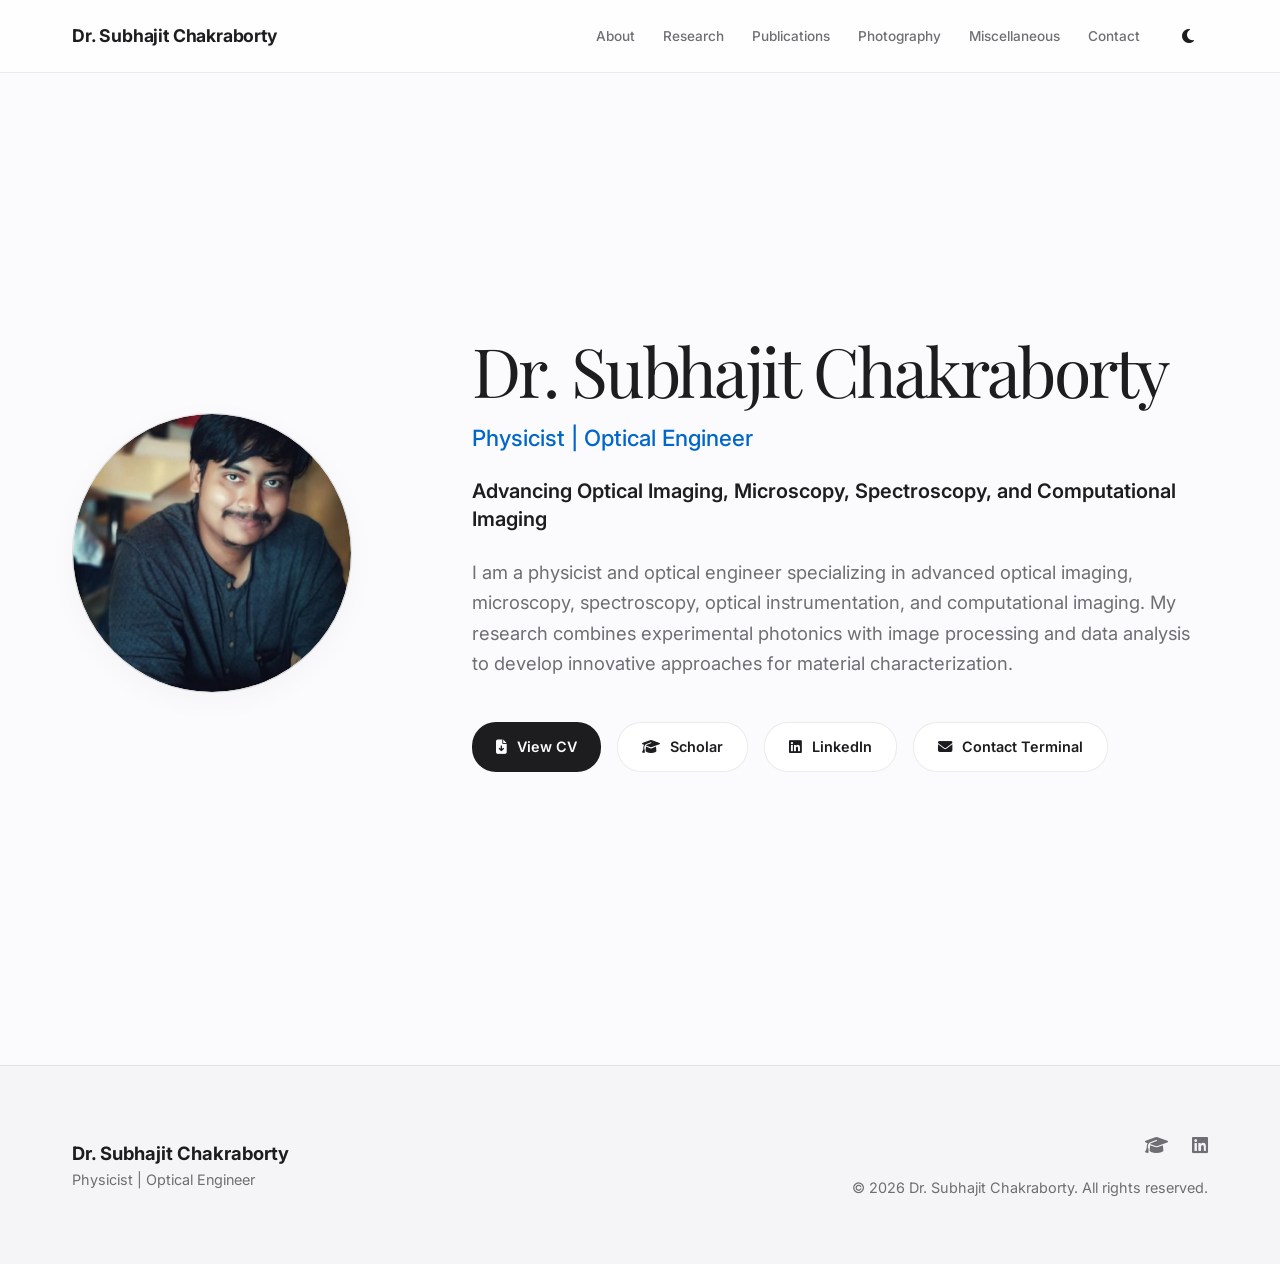
==== commit aba7e540: "Update index.html" ====
--- a/index.html
+++ b/index.html
@@ -14,7 +14,7 @@
 <body>
     <header class="navbar">
         <div class="nav-container">
-            <a href="index.html" class="nav-logo">Dr. S. Chakraborty</a>
+            <a href="index.html" class="nav-logo">Dr. Subhajit Chakraborty</a>
             <button class="mobile-nav-toggle" aria-label="Toggle navigationMenu"><i class="fas fa-bars"></i></button>
             <nav class="nav-menu">
                 <a href="about.html" class="nav-link">About</a>
@@ -44,7 +44,7 @@
                         I am a physicist and optical engineer specializing in advanced optical imaging, microscopy, spectroscopy, optical instrumentation, and computational imaging. My research combines experimental photonics with image processing and data analysis to develop innovative approaches for material characterization.
                     </p>
                     <div class="hero-buttons">
-                        <a href="misc.html" class="btn btn-primary"><i class="fas fa-file-download"></i> View CV Mapping</a>
+                        <a href="misc.html" class="btn btn-primary"><i class="fas fa-file-download"></i> View CV </a>
                         <a href="https://scholar.google.co.in/citations?user=IqnojhUAAAAJ&hl=en" class="btn btn-secondary" target="_blank" rel="noopener"><i class="fas fa-graduation-cap"></i> Scholar</a>
                         <a href="https://www.linkedin.com/in/subhajit-chakraborty-6b9b49198/" class="btn btn-secondary" target="_blank" rel="noopener"><i class="fab fa-linkedin"></i> LinkedIn</a>
                         <a href="contact.html" class="btn btn-secondary"><i class="fas fa-envelope"></i> Contact Terminal</a>
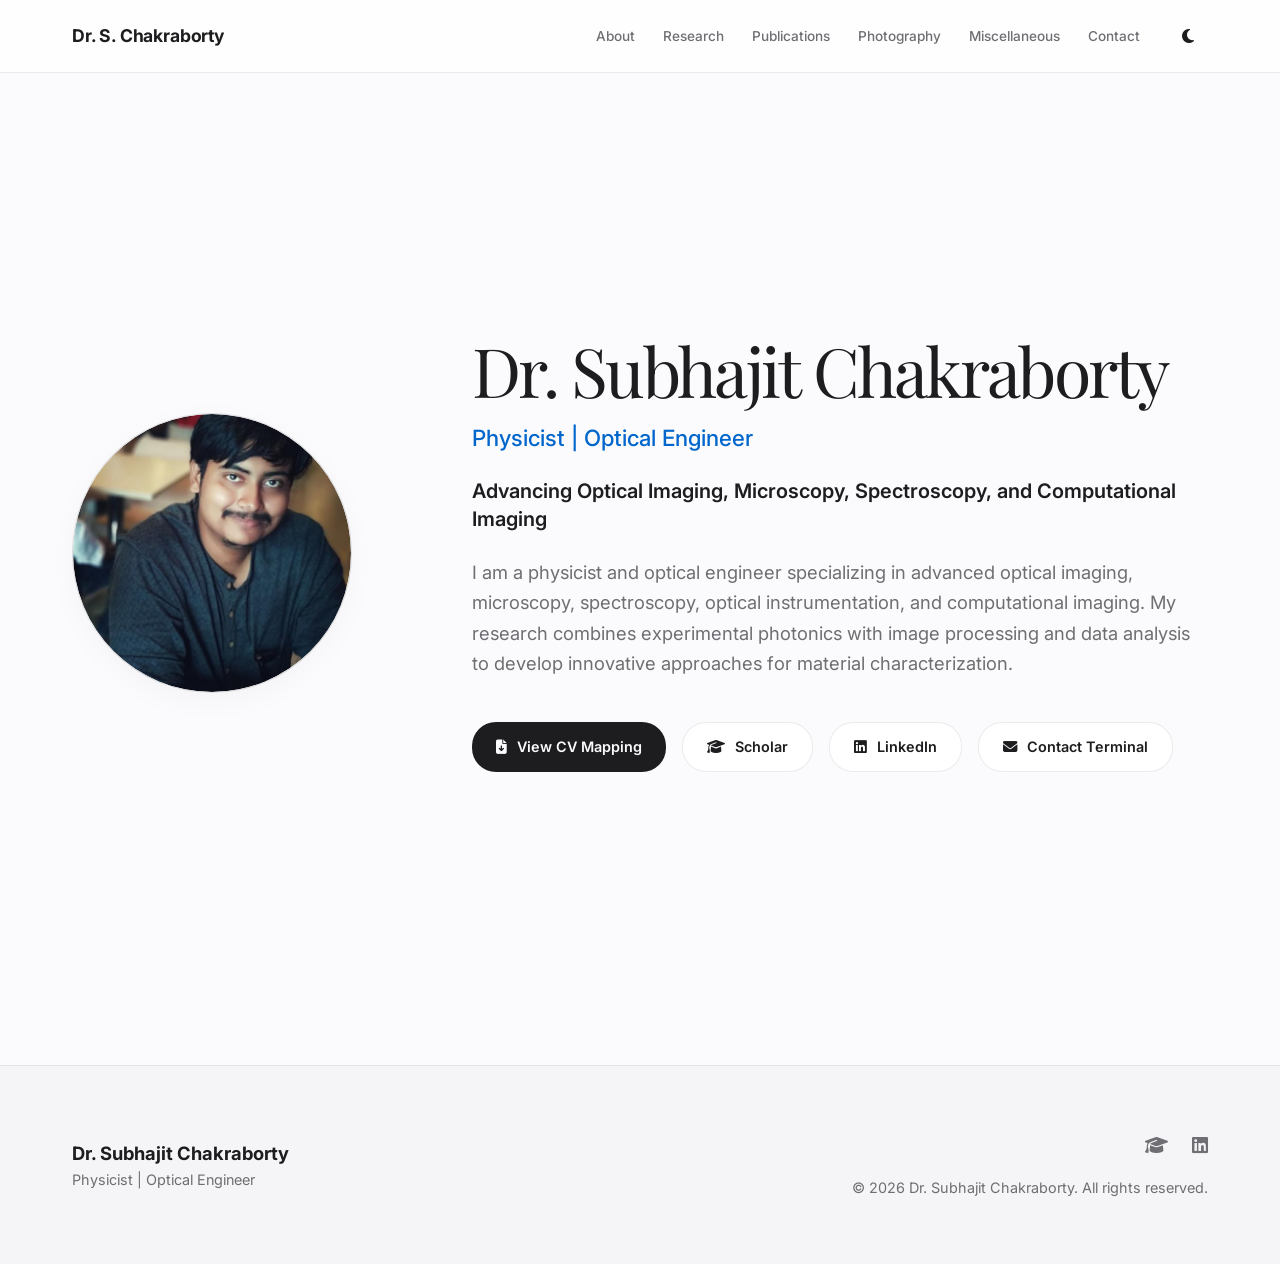
==== commit b30fca41: "Update index.html" ====
--- a/index.html
+++ b/index.html
@@ -14,7 +14,7 @@
 <body>
     <header class="navbar">
         <div class="nav-container">
-            <a href="index.html" class="nav-logo">Dr. Subhajit Chakraborty</a>
+            <a href="index.html" class="nav-logo">Dr. S. Chakraborty</a>
             <button class="mobile-nav-toggle" aria-label="Toggle navigationMenu"><i class="fas fa-bars"></i></button>
             <nav class="nav-menu">
                 <a href="about.html" class="nav-link">About</a>
@@ -44,7 +44,7 @@
                         I am a physicist and optical engineer specializing in advanced optical imaging, microscopy, spectroscopy, optical instrumentation, and computational imaging. My research combines experimental photonics with image processing and data analysis to develop innovative approaches for material characterization.
                     </p>
                     <div class="hero-buttons">
-                        <a href="misc.html" class="btn btn-primary"><i class="fas fa-file-download"></i> View CV </a>
+                        <a href="misc.html" class="btn btn-primary"><i class="fas fa-file-download"></i> View CV Mapping</a>
                         <a href="https://scholar.google.co.in/citations?user=IqnojhUAAAAJ&hl=en" class="btn btn-secondary" target="_blank" rel="noopener"><i class="fas fa-graduation-cap"></i> Scholar</a>
                         <a href="https://www.linkedin.com/in/subhajit-chakraborty-6b9b49198/" class="btn btn-secondary" target="_blank" rel="noopener"><i class="fab fa-linkedin"></i> LinkedIn</a>
                         <a href="contact.html" class="btn btn-secondary"><i class="fas fa-envelope"></i> Contact Terminal</a>
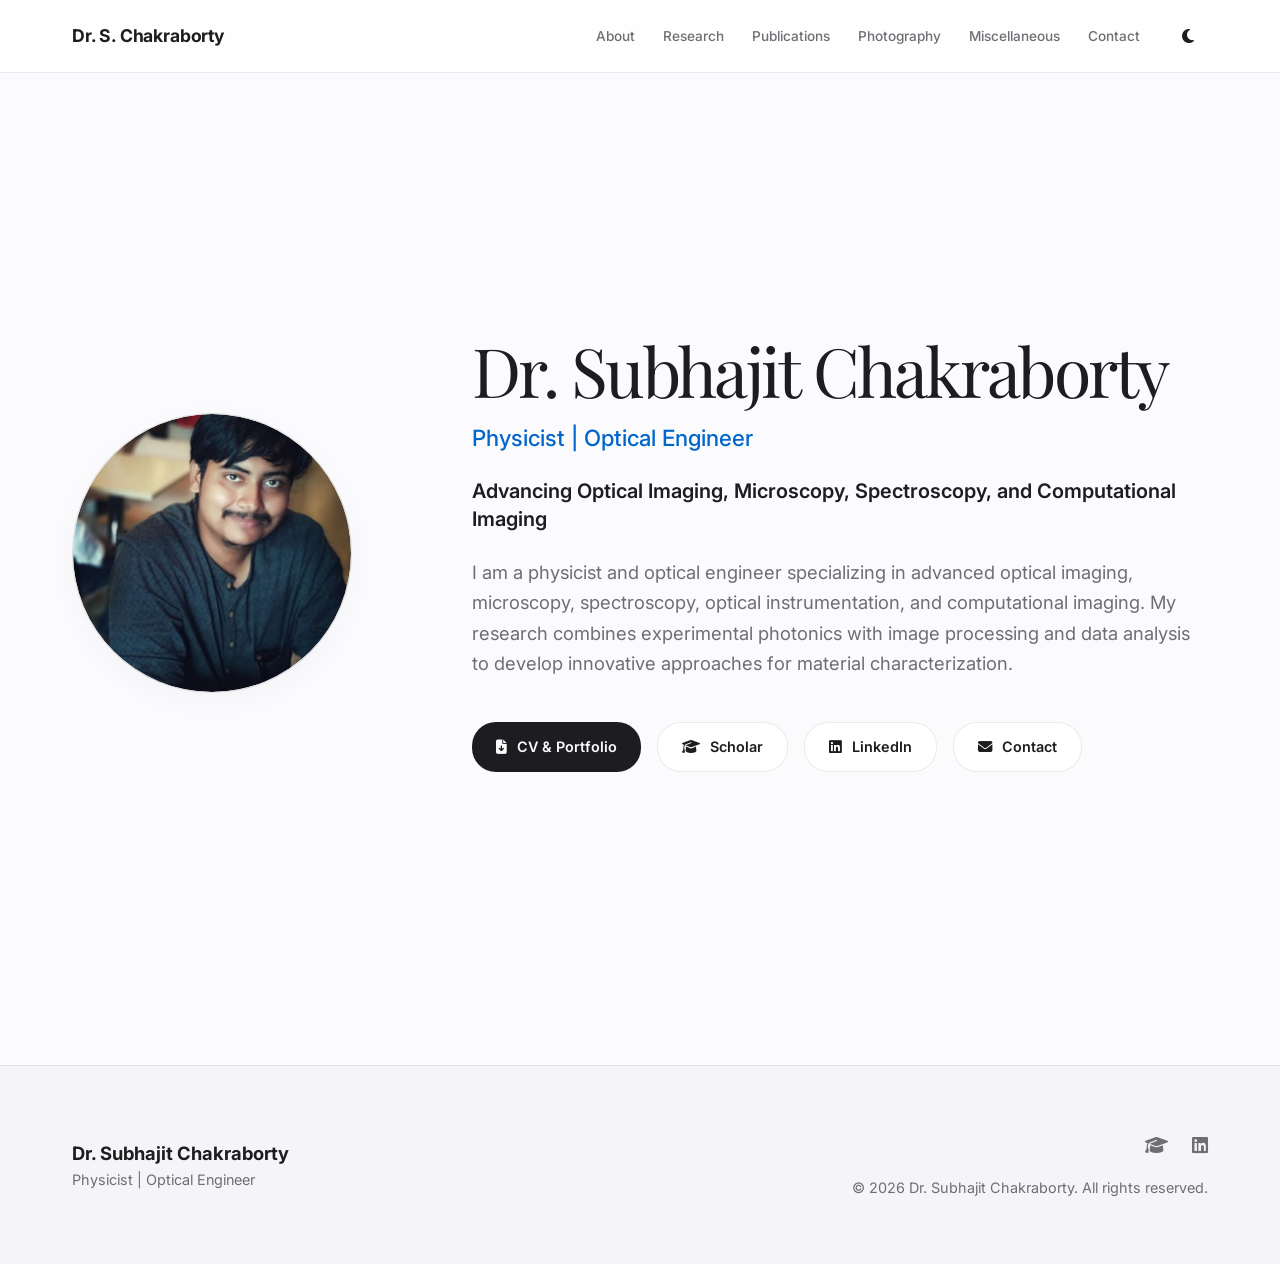
==== commit d53d4aae: "Add files via upload" ====
--- a/index.html
+++ b/index.html
@@ -15,7 +15,7 @@
     <header class="navbar">
         <div class="nav-container">
             <a href="index.html" class="nav-logo">Dr. S. Chakraborty</a>
-            <button class="mobile-nav-toggle" aria-label="Toggle navigationMenu"><i class="fas fa-bars"></i></button>
+            <button class="mobile-nav-toggle" aria-label="Toggle navigation menu"><i class="fas fa-bars"></i></button>
             <nav class="nav-menu">
                 <a href="about.html" class="nav-link">About</a>
                 <a href="research.html" class="nav-link">Research</a>
@@ -44,10 +44,10 @@
                         I am a physicist and optical engineer specializing in advanced optical imaging, microscopy, spectroscopy, optical instrumentation, and computational imaging. My research combines experimental photonics with image processing and data analysis to develop innovative approaches for material characterization.
                     </p>
                     <div class="hero-buttons">
-                        <a href="misc.html" class="btn btn-primary"><i class="fas fa-file-download"></i> View CV Mapping</a>
+                        <a href="misc.html" class="btn btn-primary"><i class="fas fa-file-download"></i> CV & Portfolio</a>
                         <a href="https://scholar.google.co.in/citations?user=IqnojhUAAAAJ&hl=en" class="btn btn-secondary" target="_blank" rel="noopener"><i class="fas fa-graduation-cap"></i> Scholar</a>
                         <a href="https://www.linkedin.com/in/subhajit-chakraborty-6b9b49198/" class="btn btn-secondary" target="_blank" rel="noopener"><i class="fab fa-linkedin"></i> LinkedIn</a>
-                        <a href="contact.html" class="btn btn-secondary"><i class="fas fa-envelope"></i> Contact Terminal</a>
+                        <a href="contact.html" class="btn btn-secondary"><i class="fas fa-envelope"></i> Contact</a>
                     </div>
                 </div>
             </div>
--- a/style.css
+++ b/style.css
@@ -460,7 +460,7 @@
     padding: 16px; border-radius: 12px; border: 1px solid var(--border-color); background-color: var(--card-bg); color: var(--text-primary); font-family: var(--font-family); font-size: 1rem; transition: var(--transition);
 }
 .form-group input:focus, .form-group textarea:focus { outline: none; border-color: var(--accent); box-shadow: 0 0 0 4px rgba(0, 102, 204, 0.05); }
-.form-submit { align-self: flex-start; padding: 16px 36px; border-radius: 30px; border: none; background: var(--text-main); color: var(--bg-primary); font-weight: 600; cursor: pointer; transition: var(--transition); }
+.form-submit { align-self: flex-start; padding: 16px 36px; border-radius: 30px; border: none; background: var(--text-primary); color: var(--bg-primary); font-weight: 600; cursor: pointer; transition: var(--transition); }
 .form-submit:hover { background: var(--accent); color: white; }
 
 /* Footer Config */
@@ -472,10 +472,23 @@
 .footer-socials a { color: var(--text-secondary); font-size: 1.15rem; }
 .footer-socials a:hover { color: var(--accent); }
 
-/* Animations Matrix */
+/* Scroll Reveal Animations */
 .reveal { opacity: 0; transform: translateY(24px); transition: opacity 0.8s cubic-bezier(0.16, 1, 0.3, 1), transform 0.8s cubic-bezier(0.16, 1, 0.3, 1); }
 .reveal.active { opacity: 1; transform: translateY(0); }
 @keyframes slide-down { from { opacity: 0; transform: translateY(-8px); } to { opacity: 1; transform: translateY(0); } }
+
+/* Accessibility: visible keyboard focus */
+a:focus-visible, button:focus-visible, .nav-link:focus-visible {
+    outline: 2px solid var(--accent);
+    outline-offset: 3px;
+    border-radius: 4px;
+}
+
+/* Respect reduced-motion preference */
+@media (prefers-reduced-motion: reduce) {
+    .reveal { opacity: 1; transform: none; transition: none; }
+    *, *::before, *::after { animation-duration: 0.01ms !important; transition-duration: 0.01ms !important; }
+}
 
 /* Responsive Adjustments */
 @media (max-width: 1024px) {
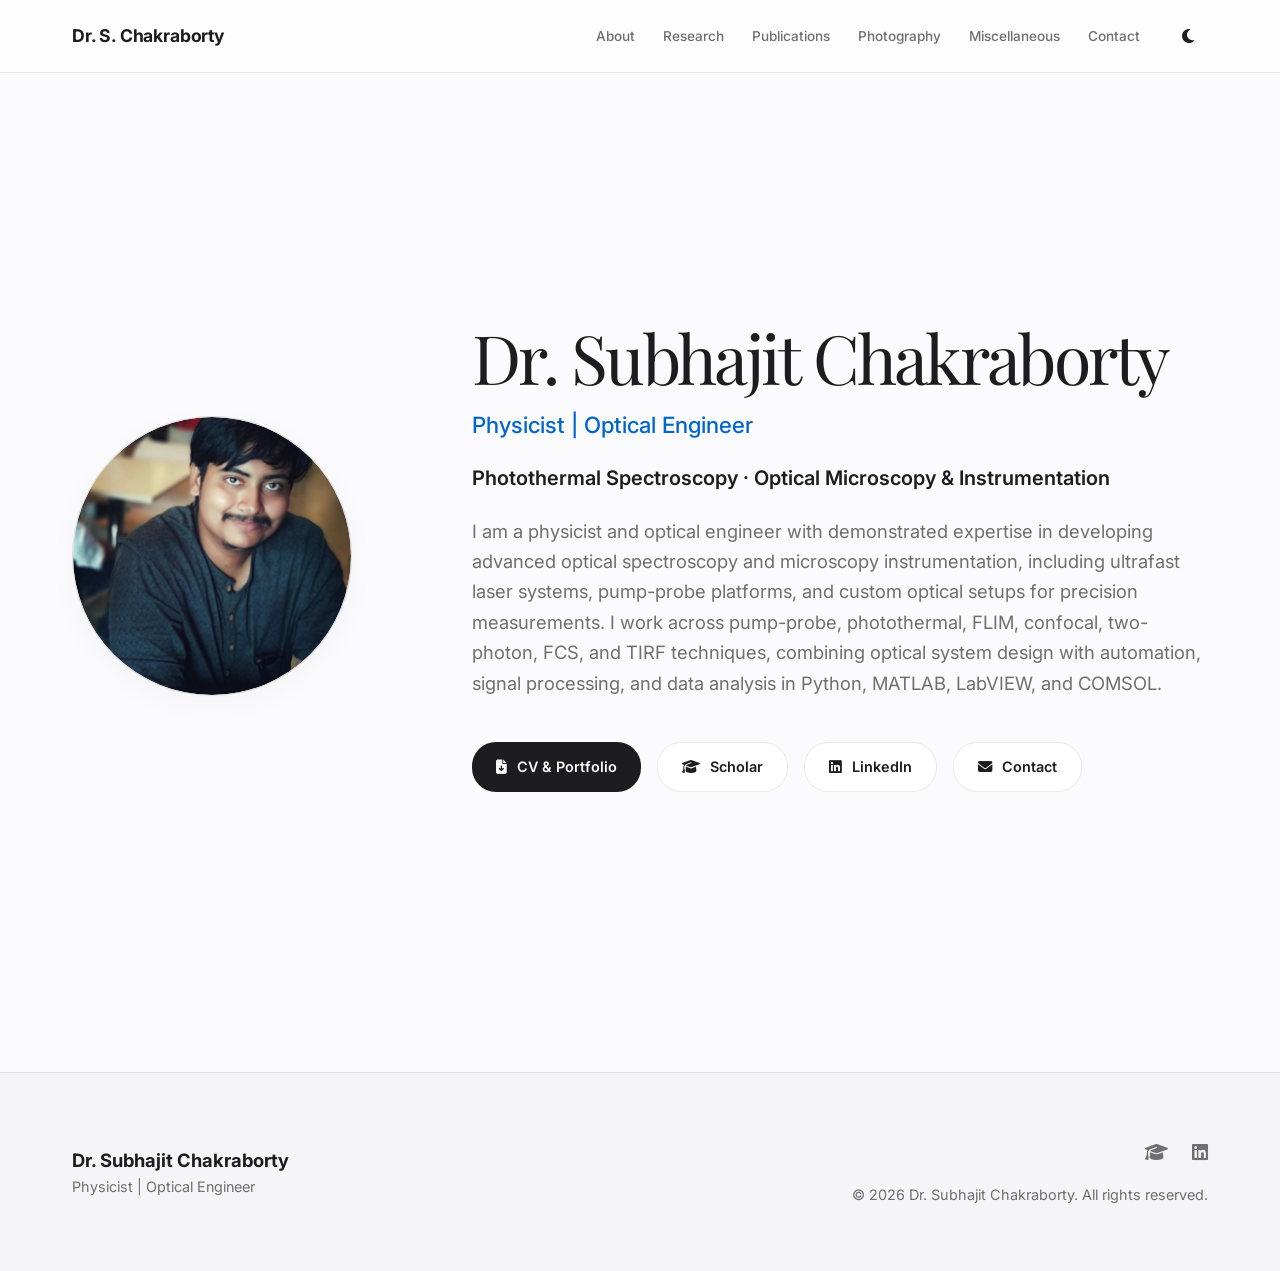
==== commit 10ccb0f3: "Add files via upload" ====
--- a/index.html
+++ b/index.html
@@ -39,9 +39,9 @@
                 <div class="hero-content reveal">
                     <h1>Dr. Subhajit Chakraborty</h1>
                     <p class="subtitle">Physicist | Optical Engineer</p>
-                    <p class="tagline">Advancing Optical Imaging, Microscopy, Spectroscopy, and Computational Imaging</p>
+                    <p class="tagline">Photothermal Spectroscopy &middot; Optical Microscopy &amp; Instrumentation</p>
                     <p class="hero-bio">
-                        I am a physicist and optical engineer specializing in advanced optical imaging, microscopy, spectroscopy, optical instrumentation, and computational imaging. My research combines experimental photonics with image processing and data analysis to develop innovative approaches for material characterization.
+                        I am a physicist and optical engineer with demonstrated expertise in developing advanced optical spectroscopy and microscopy instrumentation, including ultrafast laser systems, pump-probe platforms, and custom optical setups for precision measurements. I work across pump-probe, photothermal, FLIM, confocal, two-photon, FCS, and TIRF techniques, combining optical system design with automation, signal processing, and data analysis in Python, MATLAB, LabVIEW, and COMSOL.
                     </p>
                     <div class="hero-buttons">
                         <a href="misc.html" class="btn btn-primary"><i class="fas fa-file-download"></i> CV & Portfolio</a>
